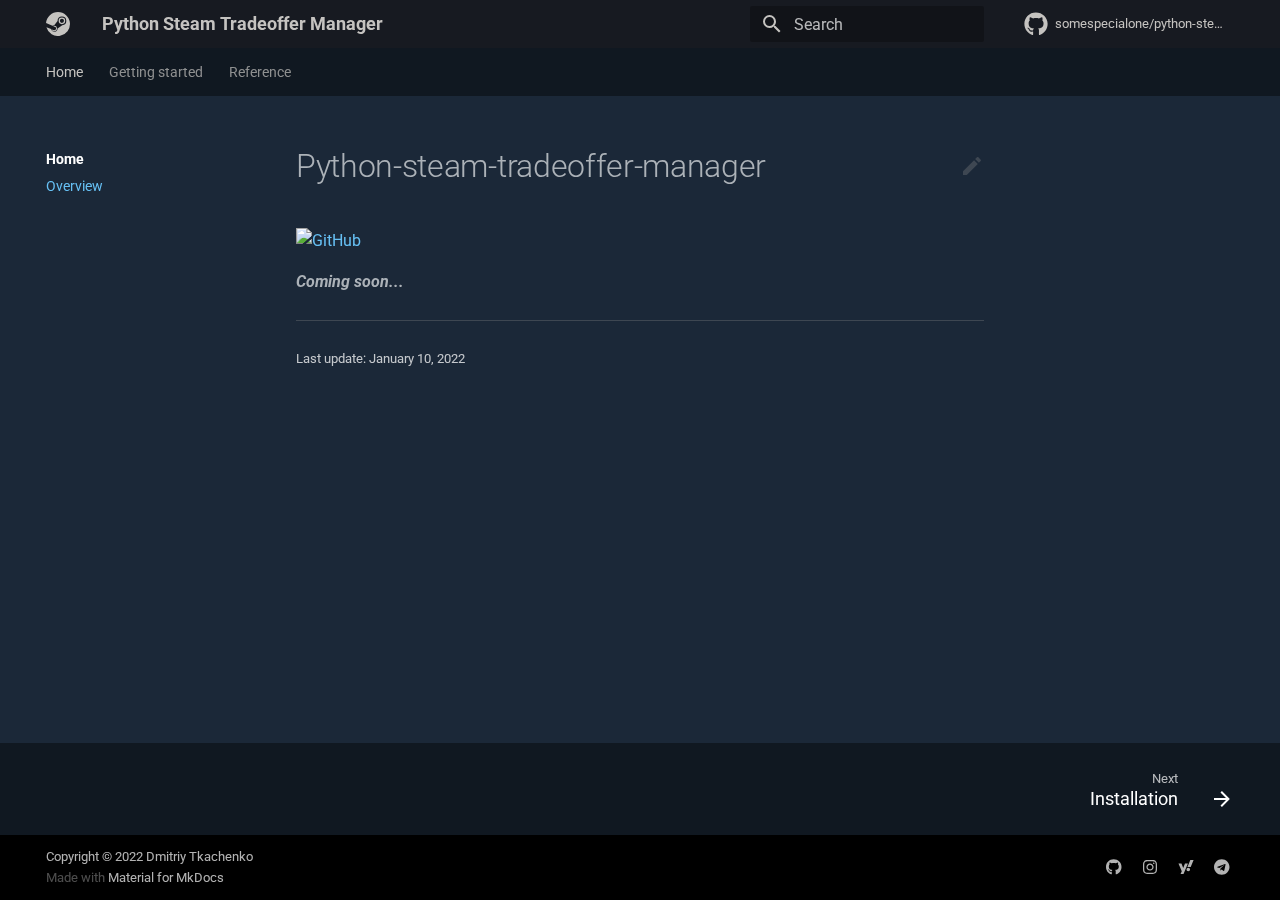
==== index.html @ c298c62a "Deployed 2ed38a8 with MkDocs version: 1.2.3" ====
<!doctype html>
<html lang="en" class="no-js">
  <head>
    
      <meta charset="utf-8">
      <meta name="viewport" content="width=device-width,initial-scale=1">
      
      
      
        <link rel="canonical" href="https://somespecialone.github.io/python-steam-tradeoffer-manager/">
      
      <link rel="icon" href="favicon.png">
      <meta name="generator" content="mkdocs-1.2.3, mkdocs-material-8.1.5">
    
    
  <title>PSTM</title>

    
      <link rel="stylesheet" href="assets/stylesheets/main.ee0f47ba.min.css">
      
        
        <link rel="stylesheet" href="assets/stylesheets/palette.e6a45f82.min.css">
        
      
    
    
    
      
        
        <link rel="preconnect" href="https://fonts.gstatic.com" crossorigin>
        <link rel="stylesheet" href="https://fonts.googleapis.com/css?family=Roboto:300,400,400i,700%7CRoboto+Mono&display=fallback">
        <style>:root{--md-text-font:"Roboto";--md-code-font:"Roboto Mono"}</style>
      
    
    
      <link rel="stylesheet" href="stylesheets/extra.css">
    
    <script>__md_scope=new URL(".",location),__md_get=(e,_=localStorage,t=__md_scope)=>JSON.parse(_.getItem(t.pathname+"."+e)),__md_set=(e,_,t=localStorage,a=__md_scope)=>{try{t.setItem(a.pathname+"."+e,JSON.stringify(_))}catch(e){}}</script>
    
      

    
    
  </head>
  
  
    
    
    
    
    
    <body dir="ltr" data-md-color-scheme="" data-md-color-primary="none" data-md-color-accent="none">
  
    
    
    <input class="md-toggle" data-md-toggle="drawer" type="checkbox" id="__drawer" autocomplete="off">
    <input class="md-toggle" data-md-toggle="search" type="checkbox" id="__search" autocomplete="off">
    <label class="md-overlay" for="__drawer"></label>
    <div data-md-component="skip">
      
        
        <a href="#python-steam-tradeoffer-manager" class="md-skip">
          Skip to content
        </a>
      
    </div>
    <div data-md-component="announce">
      
    </div>
    
    
      

<header class="md-header" data-md-component="header">
  <nav class="md-header__inner md-grid" aria-label="Header">
    <a href="." title="Python Steam Tradeoffer Manager" class="md-header__button md-logo" aria-label="Python Steam Tradeoffer Manager" data-md-component="logo">
      
  <img src="logo.svg" alt="logo">

    </a>
    <label class="md-header__button md-icon" for="__drawer">
      <svg xmlns="http://www.w3.org/2000/svg" viewBox="0 0 24 24"><path d="M3 6h18v2H3V6m0 5h18v2H3v-2m0 5h18v2H3v-2z"/></svg>
    </label>
    <div class="md-header__title" data-md-component="header-title">
      <div class="md-header__ellipsis">
        <div class="md-header__topic">
          <span class="md-ellipsis">
            Python Steam Tradeoffer Manager
          </span>
        </div>
        <div class="md-header__topic" data-md-component="header-topic">
          <span class="md-ellipsis">
            
              Overview
            
          </span>
        </div>
      </div>
    </div>
    
    
    
      <label class="md-header__button md-icon" for="__search">
        <svg xmlns="http://www.w3.org/2000/svg" viewBox="0 0 24 24"><path d="M9.5 3A6.5 6.5 0 0 1 16 9.5c0 1.61-.59 3.09-1.56 4.23l.27.27h.79l5 5-1.5 1.5-5-5v-.79l-.27-.27A6.516 6.516 0 0 1 9.5 16 6.5 6.5 0 0 1 3 9.5 6.5 6.5 0 0 1 9.5 3m0 2C7 5 5 7 5 9.5S7 14 9.5 14 14 12 14 9.5 12 5 9.5 5z"/></svg>
      </label>
      <div class="md-search" data-md-component="search" role="dialog">
  <label class="md-search__overlay" for="__search"></label>
  <div class="md-search__inner" role="search">
    <form class="md-search__form" name="search">
      <input type="text" class="md-search__input" name="query" aria-label="Search" placeholder="Search" autocapitalize="off" autocorrect="off" autocomplete="off" spellcheck="false" data-md-component="search-query" required>
      <label class="md-search__icon md-icon" for="__search">
        <svg xmlns="http://www.w3.org/2000/svg" viewBox="0 0 24 24"><path d="M9.5 3A6.5 6.5 0 0 1 16 9.5c0 1.61-.59 3.09-1.56 4.23l.27.27h.79l5 5-1.5 1.5-5-5v-.79l-.27-.27A6.516 6.516 0 0 1 9.5 16 6.5 6.5 0 0 1 3 9.5 6.5 6.5 0 0 1 9.5 3m0 2C7 5 5 7 5 9.5S7 14 9.5 14 14 12 14 9.5 12 5 9.5 5z"/></svg>
        <svg xmlns="http://www.w3.org/2000/svg" viewBox="0 0 24 24"><path d="M20 11v2H8l5.5 5.5-1.42 1.42L4.16 12l7.92-7.92L13.5 5.5 8 11h12z"/></svg>
      </label>
      <nav class="md-search__options" aria-label="Search">
        
        <button type="reset" class="md-search__icon md-icon" aria-label="Clear" tabindex="-1">
          <svg xmlns="http://www.w3.org/2000/svg" viewBox="0 0 24 24"><path d="M19 6.41 17.59 5 12 10.59 6.41 5 5 6.41 10.59 12 5 17.59 6.41 19 12 13.41 17.59 19 19 17.59 13.41 12 19 6.41z"/></svg>
        </button>
      </nav>
      
    </form>
    <div class="md-search__output">
      <div class="md-search__scrollwrap" data-md-scrollfix>
        <div class="md-search-result" data-md-component="search-result">
          <div class="md-search-result__meta">
            Initializing search
          </div>
          <ol class="md-search-result__list"></ol>
        </div>
      </div>
    </div>
  </div>
</div>
    
    
      <div class="md-header__source">
        <a href="https://github.com/somespecialone/python-steam-tradeoffer-manager/" title="Go to repository" class="md-source" data-md-component="source">
  <div class="md-source__icon md-icon">
    
    <svg xmlns="http://www.w3.org/2000/svg" viewBox="0 0 496 512"><path d="M165.9 397.4c0 2-2.3 3.6-5.2 3.6-3.3.3-5.6-1.3-5.6-3.6 0-2 2.3-3.6 5.2-3.6 3-.3 5.6 1.3 5.6 3.6zm-31.1-4.5c-.7 2 1.3 4.3 4.3 4.9 2.6 1 5.6 0 6.2-2s-1.3-4.3-4.3-5.2c-2.6-.7-5.5.3-6.2 2.3zm44.2-1.7c-2.9.7-4.9 2.6-4.6 4.9.3 2 2.9 3.3 5.9 2.6 2.9-.7 4.9-2.6 4.6-4.6-.3-1.9-3-3.2-5.9-2.9zM244.8 8C106.1 8 0 113.3 0 252c0 110.9 69.8 205.8 169.5 239.2 12.8 2.3 17.3-5.6 17.3-12.1 0-6.2-.3-40.4-.3-61.4 0 0-70 15-84.7-29.8 0 0-11.4-29.1-27.8-36.6 0 0-22.9-15.7 1.6-15.4 0 0 24.9 2 38.6 25.8 21.9 38.6 58.6 27.5 72.9 20.9 2.3-16 8.8-27.1 16-33.7-55.9-6.2-112.3-14.3-112.3-110.5 0-27.5 7.6-41.3 23.6-58.9-2.6-6.5-11.1-33.3 2.6-67.9 20.9-6.5 69 27 69 27 20-5.6 41.5-8.5 62.8-8.5s42.8 2.9 62.8 8.5c0 0 48.1-33.6 69-27 13.7 34.7 5.2 61.4 2.6 67.9 16 17.7 25.8 31.5 25.8 58.9 0 96.5-58.9 104.2-114.8 110.5 9.2 7.9 17 22.9 17 46.4 0 33.7-.3 75.4-.3 83.6 0 6.5 4.6 14.4 17.3 12.1C428.2 457.8 496 362.9 496 252 496 113.3 383.5 8 244.8 8zM97.2 352.9c-1.3 1-1 3.3.7 5.2 1.6 1.6 3.9 2.3 5.2 1 1.3-1 1-3.3-.7-5.2-1.6-1.6-3.9-2.3-5.2-1zm-10.8-8.1c-.7 1.3.3 2.9 2.3 3.9 1.6 1 3.6.7 4.3-.7.7-1.3-.3-2.9-2.3-3.9-2-.6-3.6-.3-4.3.7zm32.4 35.6c-1.6 1.3-1 4.3 1.3 6.2 2.3 2.3 5.2 2.6 6.5 1 1.3-1.3.7-4.3-1.3-6.2-2.2-2.3-5.2-2.6-6.5-1zm-11.4-14.7c-1.6 1-1.6 3.6 0 5.9 1.6 2.3 4.3 3.3 5.6 2.3 1.6-1.3 1.6-3.9 0-6.2-1.4-2.3-4-3.3-5.6-2z"/></svg>
  </div>
  <div class="md-source__repository">
    somespecialone/python-steam-tradeoffer-manager
  </div>
</a>
      </div>
    
  </nav>
  
</header>
    
    <div class="md-container" data-md-component="container">
      
      
        
          
            
<nav class="md-tabs" aria-label="Tabs" data-md-component="tabs">
  <div class="md-tabs__inner md-grid">
    <ul class="md-tabs__list">
      
        
  
  
    
  


  
  
  
    <li class="md-tabs__item">
      <a href="." class="md-tabs__link md-tabs__link--active">
        Home
      </a>
    </li>
  

      
        
  
  


  
  
  
    <li class="md-tabs__item">
      <a href="getting_started/installation/" class="md-tabs__link">
        Getting started
      </a>
    </li>
  

      
        
  
  


  
  
  
    <li class="md-tabs__item">
      <a href="reference/manager_bot/" class="md-tabs__link">
        Reference
      </a>
    </li>
  

      
    </ul>
  </div>
</nav>
          
        
      
      <main class="md-main" data-md-component="main">
        <div class="md-main__inner md-grid">
          
            
              
              <div class="md-sidebar md-sidebar--primary" data-md-component="sidebar" data-md-type="navigation" >
                <div class="md-sidebar__scrollwrap">
                  <div class="md-sidebar__inner">
                    

  


<nav class="md-nav md-nav--primary md-nav--lifted" aria-label="Navigation" data-md-level="0">
  <label class="md-nav__title" for="__drawer">
    <a href="." title="Python Steam Tradeoffer Manager" class="md-nav__button md-logo" aria-label="Python Steam Tradeoffer Manager" data-md-component="logo">
      
  <img src="logo.svg" alt="logo">

    </a>
    Python Steam Tradeoffer Manager
  </label>
  
    <div class="md-nav__source">
      <a href="https://github.com/somespecialone/python-steam-tradeoffer-manager/" title="Go to repository" class="md-source" data-md-component="source">
  <div class="md-source__icon md-icon">
    
    <svg xmlns="http://www.w3.org/2000/svg" viewBox="0 0 496 512"><path d="M165.9 397.4c0 2-2.3 3.6-5.2 3.6-3.3.3-5.6-1.3-5.6-3.6 0-2 2.3-3.6 5.2-3.6 3-.3 5.6 1.3 5.6 3.6zm-31.1-4.5c-.7 2 1.3 4.3 4.3 4.9 2.6 1 5.6 0 6.2-2s-1.3-4.3-4.3-5.2c-2.6-.7-5.5.3-6.2 2.3zm44.2-1.7c-2.9.7-4.9 2.6-4.6 4.9.3 2 2.9 3.3 5.9 2.6 2.9-.7 4.9-2.6 4.6-4.6-.3-1.9-3-3.2-5.9-2.9zM244.8 8C106.1 8 0 113.3 0 252c0 110.9 69.8 205.8 169.5 239.2 12.8 2.3 17.3-5.6 17.3-12.1 0-6.2-.3-40.4-.3-61.4 0 0-70 15-84.7-29.8 0 0-11.4-29.1-27.8-36.6 0 0-22.9-15.7 1.6-15.4 0 0 24.9 2 38.6 25.8 21.9 38.6 58.6 27.5 72.9 20.9 2.3-16 8.8-27.1 16-33.7-55.9-6.2-112.3-14.3-112.3-110.5 0-27.5 7.6-41.3 23.6-58.9-2.6-6.5-11.1-33.3 2.6-67.9 20.9-6.5 69 27 69 27 20-5.6 41.5-8.5 62.8-8.5s42.8 2.9 62.8 8.5c0 0 48.1-33.6 69-27 13.7 34.7 5.2 61.4 2.6 67.9 16 17.7 25.8 31.5 25.8 58.9 0 96.5-58.9 104.2-114.8 110.5 9.2 7.9 17 22.9 17 46.4 0 33.7-.3 75.4-.3 83.6 0 6.5 4.6 14.4 17.3 12.1C428.2 457.8 496 362.9 496 252 496 113.3 383.5 8 244.8 8zM97.2 352.9c-1.3 1-1 3.3.7 5.2 1.6 1.6 3.9 2.3 5.2 1 1.3-1 1-3.3-.7-5.2-1.6-1.6-3.9-2.3-5.2-1zm-10.8-8.1c-.7 1.3.3 2.9 2.3 3.9 1.6 1 3.6.7 4.3-.7.7-1.3-.3-2.9-2.3-3.9-2-.6-3.6-.3-4.3.7zm32.4 35.6c-1.6 1.3-1 4.3 1.3 6.2 2.3 2.3 5.2 2.6 6.5 1 1.3-1.3.7-4.3-1.3-6.2-2.2-2.3-5.2-2.6-6.5-1zm-11.4-14.7c-1.6 1-1.6 3.6 0 5.9 1.6 2.3 4.3 3.3 5.6 2.3 1.6-1.3 1.6-3.9 0-6.2-1.4-2.3-4-3.3-5.6-2z"/></svg>
  </div>
  <div class="md-source__repository">
    somespecialone/python-steam-tradeoffer-manager
  </div>
</a>
    </div>
  
  <ul class="md-nav__list" data-md-scrollfix>
    
      
      
      

  
  
    
  
  
    
    <li class="md-nav__item md-nav__item--active md-nav__item--nested">
      
      
        <input class="md-nav__toggle md-toggle" data-md-toggle="__nav_1" type="checkbox" id="__nav_1" checked>
      
      
      
      
        <label class="md-nav__link" for="__nav_1">
          Home
          <span class="md-nav__icon md-icon"></span>
        </label>
      
      <nav class="md-nav" aria-label="Home" data-md-level="1">
        <label class="md-nav__title" for="__nav_1">
          <span class="md-nav__icon md-icon"></span>
          Home
        </label>
        <ul class="md-nav__list" data-md-scrollfix>
          
            
              
  
  
    
  
  
    <li class="md-nav__item md-nav__item--active">
      
      <input class="md-nav__toggle md-toggle" data-md-toggle="toc" type="checkbox" id="__toc">
      
      
        
      
      
      <a href="." class="md-nav__link md-nav__link--active">
        Overview
      </a>
      
    </li>
  

            
          
        </ul>
      </nav>
    </li>
  

    
      
      
      

  
  
  
    
    <li class="md-nav__item md-nav__item--nested">
      
      
        <input class="md-nav__toggle md-toggle" data-md-toggle="__nav_2" type="checkbox" id="__nav_2" >
      
      
      
      
        <label class="md-nav__link" for="__nav_2">
          Getting started
          <span class="md-nav__icon md-icon"></span>
        </label>
      
      <nav class="md-nav" aria-label="Getting started" data-md-level="1">
        <label class="md-nav__title" for="__nav_2">
          <span class="md-nav__icon md-icon"></span>
          Getting started
        </label>
        <ul class="md-nav__list" data-md-scrollfix>
          
            
              
  
  
  
    <li class="md-nav__item">
      <a href="getting_started/installation/" class="md-nav__link">
        Installation
      </a>
    </li>
  

            
          
        </ul>
      </nav>
    </li>
  

    
      
      
      

  
  
  
    
    <li class="md-nav__item md-nav__item--nested">
      
      
        <input class="md-nav__toggle md-toggle" data-md-toggle="__nav_3" type="checkbox" id="__nav_3" >
      
      
      
      
        <label class="md-nav__link" for="__nav_3">
          Reference
          <span class="md-nav__icon md-icon"></span>
        </label>
      
      <nav class="md-nav" aria-label="Reference" data-md-level="1">
        <label class="md-nav__title" for="__nav_3">
          <span class="md-nav__icon md-icon"></span>
          Reference
        </label>
        <ul class="md-nav__list" data-md-scrollfix>
          
            
              
  
  
  
    <li class="md-nav__item">
      <a href="reference/manager_bot/" class="md-nav__link">
        Manager bot
      </a>
    </li>
  

            
          
        </ul>
      </nav>
    </li>
  

    
  </ul>
</nav>
                  </div>
                </div>
              </div>
            
            
              
              <div class="md-sidebar md-sidebar--secondary" data-md-component="sidebar" data-md-type="toc" >
                <div class="md-sidebar__scrollwrap">
                  <div class="md-sidebar__inner">
                    

<nav class="md-nav md-nav--secondary" aria-label="Table of contents">
  
  
  
    
  
  
</nav>
                  </div>
                </div>
              </div>
            
          
          <div class="md-content" data-md-component="content">
            <article class="md-content__inner md-typeset">
              
                
<a href="https://github.com/somespecialone/python-steam-tradeoffer-manager/edit/dev/docs/index.md" title="Edit this page" class="md-content__button md-icon">
  <svg xmlns="http://www.w3.org/2000/svg" viewBox="0 0 24 24"><path d="M20.71 7.04c.39-.39.39-1.04 0-1.41l-2.34-2.34c-.37-.39-1.02-.39-1.41 0l-1.84 1.83 3.75 3.75M3 17.25V21h3.75L17.81 9.93l-3.75-3.75L3 17.25z"/></svg>
</a>


<h1 id="python-steam-tradeoffer-manager">Python-steam-tradeoffer-manager<a class="headerlink" href="#python-steam-tradeoffer-manager" title="Permanent link">&para;</a></h1>
<p><a href="https://github.com/SomeSpecialOne/python-steam-tradeoffer-manager/blob/master/LICENSE"><img alt="GitHub" src="https://img.shields.io/github/license/SomeSpecialOne/python-steam-tradeoffer-manager?style=flat-square" /></a></p>
<p><strong><em>Coming soon...</em></strong></p>

  <hr>
<div class="md-source-file">
  <small>
    
      Last update:
      <span class="git-revision-date-localized-plugin git-revision-date-localized-plugin-date">January 10, 2022</span>
      
    
  </small>
</div>

              
            </article>
          </div>
        </div>
        
          <a href="#" class="md-top md-icon" data-md-component="top" data-md-state="hidden">
            <svg xmlns="http://www.w3.org/2000/svg" viewBox="0 0 24 24"><path d="M13 20h-2V8l-5.5 5.5-1.42-1.42L12 4.16l7.92 7.92-1.42 1.42L13 8v12z"/></svg>
            Back to top
          </a>
        
      </main>
      
        <footer class="md-footer">
  
    <nav class="md-footer__inner md-grid" aria-label="Footer">
      
      
        
        <a href="getting_started/installation/" class="md-footer__link md-footer__link--next" aria-label="Next: Installation" rel="next">
          <div class="md-footer__title">
            <div class="md-ellipsis">
              <span class="md-footer__direction">
                Next
              </span>
              Installation
            </div>
          </div>
          <div class="md-footer__button md-icon">
            <svg xmlns="http://www.w3.org/2000/svg" viewBox="0 0 24 24"><path d="M4 11v2h12l-5.5 5.5 1.42 1.42L19.84 12l-7.92-7.92L10.5 5.5 16 11H4z"/></svg>
          </div>
        </a>
      
    </nav>
  
  <div class="md-footer-meta md-typeset">
    <div class="md-footer-meta__inner md-grid">
      <div class="md-copyright">
  
    <div class="md-copyright__highlight">
      Copyright &copy; 2022 <a href="https://github.com/somespecialone" target="_blank" rel="noopener">Dmitriy Tkachenko</a>
    </div>
  
  
    Made with
    <a href="https://squidfunk.github.io/mkdocs-material/" target="_blank" rel="noopener">
      Material for MkDocs
    </a>
  
</div>
      
        <div class="md-social">
  
    
    
      
      
    
    <a href="https://github.com/somespecialone" target="_blank" rel="noopener" title="github.com" class="md-social__link">
      <svg xmlns="http://www.w3.org/2000/svg" viewBox="0 0 496 512"><path d="M165.9 397.4c0 2-2.3 3.6-5.2 3.6-3.3.3-5.6-1.3-5.6-3.6 0-2 2.3-3.6 5.2-3.6 3-.3 5.6 1.3 5.6 3.6zm-31.1-4.5c-.7 2 1.3 4.3 4.3 4.9 2.6 1 5.6 0 6.2-2s-1.3-4.3-4.3-5.2c-2.6-.7-5.5.3-6.2 2.3zm44.2-1.7c-2.9.7-4.9 2.6-4.6 4.9.3 2 2.9 3.3 5.9 2.6 2.9-.7 4.9-2.6 4.6-4.6-.3-1.9-3-3.2-5.9-2.9zM244.8 8C106.1 8 0 113.3 0 252c0 110.9 69.8 205.8 169.5 239.2 12.8 2.3 17.3-5.6 17.3-12.1 0-6.2-.3-40.4-.3-61.4 0 0-70 15-84.7-29.8 0 0-11.4-29.1-27.8-36.6 0 0-22.9-15.7 1.6-15.4 0 0 24.9 2 38.6 25.8 21.9 38.6 58.6 27.5 72.9 20.9 2.3-16 8.8-27.1 16-33.7-55.9-6.2-112.3-14.3-112.3-110.5 0-27.5 7.6-41.3 23.6-58.9-2.6-6.5-11.1-33.3 2.6-67.9 20.9-6.5 69 27 69 27 20-5.6 41.5-8.5 62.8-8.5s42.8 2.9 62.8 8.5c0 0 48.1-33.6 69-27 13.7 34.7 5.2 61.4 2.6 67.9 16 17.7 25.8 31.5 25.8 58.9 0 96.5-58.9 104.2-114.8 110.5 9.2 7.9 17 22.9 17 46.4 0 33.7-.3 75.4-.3 83.6 0 6.5 4.6 14.4 17.3 12.1C428.2 457.8 496 362.9 496 252 496 113.3 383.5 8 244.8 8zM97.2 352.9c-1.3 1-1 3.3.7 5.2 1.6 1.6 3.9 2.3 5.2 1 1.3-1 1-3.3-.7-5.2-1.6-1.6-3.9-2.3-5.2-1zm-10.8-8.1c-.7 1.3.3 2.9 2.3 3.9 1.6 1 3.6.7 4.3-.7.7-1.3-.3-2.9-2.3-3.9-2-.6-3.6-.3-4.3.7zm32.4 35.6c-1.6 1.3-1 4.3 1.3 6.2 2.3 2.3 5.2 2.6 6.5 1 1.3-1.3.7-4.3-1.3-6.2-2.2-2.3-5.2-2.6-6.5-1zm-11.4-14.7c-1.6 1-1.6 3.6 0 5.9 1.6 2.3 4.3 3.3 5.6 2.3 1.6-1.3 1.6-3.9 0-6.2-1.4-2.3-4-3.3-5.6-2z"/></svg>
    </a>
  
    
    
      
      
    
    <a href="https://instagram.com/tkachenkodimitriy/" target="_blank" rel="noopener" title="instagram.com" class="md-social__link">
      <svg xmlns="http://www.w3.org/2000/svg" viewBox="0 0 448 512"><path d="M224.1 141c-63.6 0-114.9 51.3-114.9 114.9s51.3 114.9 114.9 114.9S339 319.5 339 255.9 287.7 141 224.1 141zm0 189.6c-41.1 0-74.7-33.5-74.7-74.7s33.5-74.7 74.7-74.7 74.7 33.5 74.7 74.7-33.6 74.7-74.7 74.7zm146.4-194.3c0 14.9-12 26.8-26.8 26.8-14.9 0-26.8-12-26.8-26.8s12-26.8 26.8-26.8 26.8 12 26.8 26.8zm76.1 27.2c-1.7-35.9-9.9-67.7-36.2-93.9-26.2-26.2-58-34.4-93.9-36.2-37-2.1-147.9-2.1-184.9 0-35.8 1.7-67.6 9.9-93.9 36.1s-34.4 58-36.2 93.9c-2.1 37-2.1 147.9 0 184.9 1.7 35.9 9.9 67.7 36.2 93.9s58 34.4 93.9 36.2c37 2.1 147.9 2.1 184.9 0 35.9-1.7 67.7-9.9 93.9-36.2 26.2-26.2 34.4-58 36.2-93.9 2.1-37 2.1-147.8 0-184.8zM398.8 388c-7.8 19.6-22.9 34.7-42.6 42.6-29.5 11.7-99.5 9-132.1 9s-102.7 2.6-132.1-9c-19.6-7.8-34.7-22.9-42.6-42.6-11.7-29.5-9-99.5-9-132.1s-2.6-102.7 9-132.1c7.8-19.6 22.9-34.7 42.6-42.6 29.5-11.7 99.5-9 132.1-9s102.7-2.6 132.1 9c19.6 7.8 34.7 22.9 42.6 42.6 11.7 29.5 9 99.5 9 132.1s2.7 102.7-9 132.1z"/></svg>
    </a>
  
    
    
    <a href="mailto:tkachenkodmitriy@yahoo.com" target="_blank" rel="noopener" title="" class="md-social__link">
      <svg xmlns="http://www.w3.org/2000/svg" viewBox="0 0 512 512"><path d="M223.69 141.06 167 284.23l-56-143.17H14.93l105.83 249.13L82.19 480h94.17l140.91-338.94zm105.4 135.79a58.22 58.22 0 1 0 58.22 58.22 58.22 58.22 0 0 0-58.22-58.22zM394.65 32l-93 223.47h104.79L499.07 32z"/></svg>
    </a>
  
    
    
      
      
    
    <a href="https://t.me/somespecialone" target="_blank" rel="noopener" title="t.me" class="md-social__link">
      <svg xmlns="http://www.w3.org/2000/svg" viewBox="0 0 496 512"><path d="M248 8C111 8 0 119 0 256s111 248 248 248 248-111 248-248S385 8 248 8zm121.8 169.9-40.7 191.8c-3 13.6-11.1 16.9-22.4 10.5l-62-45.7-29.9 28.8c-3.3 3.3-6.1 6.1-12.5 6.1l4.4-63.1 114.9-103.8c5-4.4-1.1-6.9-7.7-2.5l-142 89.4-61.2-19.1c-13.3-4.2-13.6-13.3 2.8-19.7l239.1-92.2c11.1-4 20.8 2.7 17.2 19.5z"/></svg>
    </a>
  
</div>
      
    </div>
  </div>
</footer>
      
    </div>
    <div class="md-dialog" data-md-component="dialog">
      <div class="md-dialog__inner md-typeset"></div>
    </div>
    <script id="__config" type="application/json">{"base": ".", "features": ["navigation.instant", "navigation.tracking", "navigation.top", "navigation.tabs"], "translations": {"clipboard.copy": "Copy to clipboard", "clipboard.copied": "Copied to clipboard", "search.config.lang": "en", "search.config.pipeline": "trimmer, stopWordFilter", "search.config.separator": "[\\s\\-]+", "search.placeholder": "Search", "search.result.placeholder": "Type to start searching", "search.result.none": "No matching documents", "search.result.one": "1 matching document", "search.result.other": "# matching documents", "search.result.more.one": "1 more on this page", "search.result.more.other": "# more on this page", "search.result.term.missing": "Missing", "select.version.title": "Select version"}, "search": "assets/javascripts/workers/search.b6ff8c07.min.js"}</script>
    
    
      <script src="assets/javascripts/bundle.5e13d264.min.js"></script>
      
    
  </body>
</html>
---- assets/stylesheets/main.ee0f47ba.min.css ----
@charset "UTF-8";html{-webkit-text-size-adjust:none;-moz-text-size-adjust:none;-ms-text-size-adjust:none;text-size-adjust:none;box-sizing:border-box}*,:after,:before{box-sizing:inherit}@media (prefers-reduced-motion){*,:after,:before{transition:none!important}}body{margin:0}a,button,input,label{-webkit-tap-highlight-color:transparent}a{color:inherit;text-decoration:none}hr{border:0;box-sizing:content-box;display:block;height:.05rem;overflow:visible;padding:0}small{font-size:80%}sub,sup{line-height:1em}img{border-style:none}table{border-collapse:separate;border-spacing:0}td,th{font-weight:400;vertical-align:top}button{background:transparent;border:0;font-family:inherit;font-size:inherit;margin:0;padding:0}input{border:0;outline:none}:root{--md-default-fg-color:rgba(0,0,0,.87);--md-default-fg-color--light:rgba(0,0,0,.54);--md-default-fg-color--lighter:rgba(0,0,0,.32);--md-default-fg-color--lightest:rgba(0,0,0,.07);--md-default-bg-color:#fff;--md-default-bg-color--light:hsla(0,0%,100%,.7);--md-default-bg-color--lighter:hsla(0,0%,100%,.3);--md-default-bg-color--lightest:hsla(0,0%,100%,.12);--md-primary-fg-color:#4051b5;--md-primary-fg-color--light:#5d6cc0;--md-primary-fg-color--dark:#303fa1;--md-primary-bg-color:#fff;--md-primary-bg-color--light:hsla(0,0%,100%,.7);--md-accent-fg-color:#526cfe;--md-accent-fg-color--transparent:rgba(82,108,254,.1);--md-accent-bg-color:#fff;--md-accent-bg-color--light:hsla(0,0%,100%,.7);--md-shadow-z1:0 0.2rem 0.5rem rgba(0,0,0,.05),0 0 0.05rem rgba(0,0,0,.1);--md-shadow-z2:0 0.2rem 0.5rem rgba(0,0,0,.1),0 0 0.05rem rgba(0,0,0,.25);--md-shadow-z3:0 0.2rem 0.5rem rgba(0,0,0,.2),0 0 0.05rem rgba(0,0,0,.35)}:root>*{--md-code-fg-color:#36464e;--md-code-bg-color:#f5f5f5;--md-code-hl-color:rgba(255,255,0,.5);--md-code-hl-number-color:#d52a2a;--md-code-hl-special-color:#db1457;--md-code-hl-function-color:#a846b9;--md-code-hl-constant-color:#6e59d9;--md-code-hl-keyword-color:#3f6ec6;--md-code-hl-string-color:#1c7d4d;--md-code-hl-name-color:var(--md-code-fg-color);--md-code-hl-operator-color:var(--md-default-fg-color--light);--md-code-hl-punctuation-color:var(--md-default-fg-color--light);--md-code-hl-comment-color:var(--md-default-fg-color--light);--md-code-hl-generic-color:var(--md-default-fg-color--light);--md-code-hl-variable-color:var(--md-default-fg-color--light);--md-typeset-color:var(--md-default-fg-color);--md-typeset-a-color:var(--md-primary-fg-color);--md-typeset-mark-color:rgba(255,255,0,.5);--md-typeset-del-color:rgba(245,80,61,.15);--md-typeset-ins-color:rgba(11,213,112,.15);--md-typeset-kbd-color:#fafafa;--md-typeset-kbd-accent-color:#fff;--md-typeset-kbd-border-color:#b8b8b8;--md-typeset-table-color:rgba(0,0,0,.12);--md-admonition-fg-color:var(--md-default-fg-color);--md-admonition-bg-color:var(--md-default-bg-color);--md-footer-fg-color:#fff;--md-footer-fg-color--light:hsla(0,0%,100%,.7);--md-footer-fg-color--lighter:hsla(0,0%,100%,.3);--md-footer-bg-color:rgba(0,0,0,.87);--md-footer-bg-color--dark:rgba(0,0,0,.32)}.md-icon svg{fill:currentColor;display:block;height:1.2rem;width:1.2rem}body{-webkit-font-smoothing:antialiased;-moz-osx-font-smoothing:grayscale;--md-text-font-family:var(--md-text-font,_),-apple-system,BlinkMacSystemFont,Helvetica,Arial,sans-serif;--md-code-font-family:var(--md-code-font,_),SFMono-Regular,Consolas,Menlo,monospace}body,input{font-feature-settings:"kern","liga";font-family:var(--md-text-font-family)}body,code,input,kbd,pre{color:var(--md-typeset-color)}code,kbd,pre{font-feature-settings:"kern";font-family:var(--md-code-font-family)}:root{--md-typeset-table-sort-icon:url('data:image/svg+xml;charset=utf-8,<svg xmlns="http://www.w3.org/2000/svg" viewBox="0 0 24 24"><path d="m18 21-4-4h3V7h-3l4-4 4 4h-3v10h3M2 19v-2h10v2M2 13v-2h7v2M2 7V5h4v2H2z"/></svg>');--md-typeset-table-sort-icon--asc:url('data:image/svg+xml;charset=utf-8,<svg xmlns="http://www.w3.org/2000/svg" viewBox="0 0 24 24"><path d="M19 17h3l-4 4-4-4h3V3h2M2 17h10v2H2M6 5v2H2V5m0 6h7v2H2v-2z"/></svg>');--md-typeset-table-sort-icon--desc:url('data:image/svg+xml;charset=utf-8,<svg xmlns="http://www.w3.org/2000/svg" viewBox="0 0 24 24"><path d="M19 7h3l-4-4-4 4h3v14h2M2 17h10v2H2M6 5v2H2V5m0 6h7v2H2v-2z"/></svg>')}.md-typeset{-webkit-print-color-adjust:exact;color-adjust:exact;font-size:.8rem;line-height:1.6}@media print{.md-typeset{font-size:.68rem}}.md-typeset blockquote,.md-typeset dl,.md-typeset figure,.md-typeset ol,.md-typeset pre,.md-typeset ul{margin-bottom:1em;margin-top:1em}.md-typeset h1{color:var(--md-default-fg-color--light);font-size:2em;line-height:1.3;margin:0 0 1.25em}.md-typeset h1,.md-typeset h2{font-weight:300;letter-spacing:-.01em}.md-typeset h2{font-size:1.5625em;line-height:1.4;margin:1.6em 0 .64em}.md-typeset h3{font-size:1.25em;font-weight:400;letter-spacing:-.01em;line-height:1.5;margin:1.6em 0 .8em}.md-typeset h2+h3{margin-top:.8em}.md-typeset h4{font-weight:700;letter-spacing:-.01em;margin:1em 0}.md-typeset h5,.md-typeset h6{color:var(--md-default-fg-color--light);font-size:.8em;font-weight:700;letter-spacing:-.01em;margin:1.25em 0}.md-typeset h5{text-transform:uppercase}.md-typeset hr{border-bottom:.05rem solid var(--md-default-fg-color--lightest);display:flow-root;margin:1.5em 0}.md-typeset a{color:var(--md-typeset-a-color);word-break:break-word}.md-typeset a,.md-typeset a:before{transition:color 125ms}.md-typeset a:focus,.md-typeset a:hover{color:var(--md-accent-fg-color)}.md-typeset a.focus-visible{outline-color:var(--md-accent-fg-color);outline-offset:.2rem}.md-typeset code,.md-typeset kbd,.md-typeset pre{color:var(--md-code-fg-color);direction:ltr}@media print{.md-typeset code,.md-typeset kbd,.md-typeset pre{white-space:pre-wrap}}.md-typeset code{background-color:var(--md-code-bg-color);border-radius:.1rem;-webkit-box-decoration-break:clone;box-decoration-break:clone;font-size:.85em;padding:0 .2941176471em;word-break:break-word}.md-typeset code:not(.focus-visible){-webkit-tap-highlight-color:transparent;outline:none}.md-typeset a code{color:currentColor}.md-typeset pre{display:flow-root;line-height:1.4;position:relative}.md-typeset pre>code{-webkit-box-decoration-break:slice;box-decoration-break:slice;box-shadow:none;display:block;margin:0;outline-color:var(--md-accent-fg-color);overflow:auto;padding:.7720588235em 1.1764705882em;scrollbar-color:var(--md-default-fg-color--lighter) transparent;scrollbar-width:thin;touch-action:auto;word-break:normal}.md-typeset pre>code:hover{scrollbar-color:var(--md-accent-fg-color) transparent}.md-typeset pre>code::-webkit-scrollbar{height:.2rem;width:.2rem}.md-typeset pre>code::-webkit-scrollbar-thumb{background-color:var(--md-default-fg-color--lighter)}.md-typeset pre>code::-webkit-scrollbar-thumb:hover{background-color:var(--md-accent-fg-color)}.md-typeset kbd{background-color:var(--md-typeset-kbd-color);border-radius:.1rem;box-shadow:0 .1rem 0 .05rem var(--md-typeset-kbd-border-color),0 .1rem 0 var(--md-typeset-kbd-border-color),0 -.1rem .2rem var(--md-typeset-kbd-accent-color) inset;color:var(--md-default-fg-color);display:inline-block;font-size:.75em;padding:0 .6666666667em;vertical-align:text-top;word-break:break-word}.md-typeset mark{background-color:var(--md-typeset-mark-color);-webkit-box-decoration-break:clone;box-decoration-break:clone;color:inherit;word-break:break-word}.md-typeset abbr{border-bottom:.05rem dotted var(--md-default-fg-color--light);cursor:help;text-decoration:none}@media (hover:none){.md-typeset abbr{position:relative}.md-typeset abbr[title]:-webkit-any(:focus,:hover):after{background-color:var(--md-default-fg-color);border-radius:.1rem;box-shadow:var(--md-shadow-z3);color:var(--md-default-bg-color);content:attr(title);display:inline-block;font-size:.7rem;margin-top:2em;max-width:80%;min-width:-webkit-max-content;min-width:max-content;padding:.2rem .3rem;position:absolute;width:auto}.md-typeset abbr[title]:-moz-any(:focus,:hover):after{background-color:var(--md-default-fg-color);border-radius:.1rem;box-shadow:var(--md-shadow-z3);color:var(--md-default-bg-color);content:attr(title);display:inline-block;font-size:.7rem;margin-top:2em;max-width:80%;min-width:-moz-max-content;min-width:max-content;padding:.2rem .3rem;position:absolute;width:auto}[dir=ltr] .md-typeset abbr[title]:-webkit-any(:focus,:hover):after{left:0}[dir=ltr] .md-typeset abbr[title]:-moz-any(:focus,:hover):after{left:0}[dir=ltr] .md-typeset abbr[title]:is(:focus,:hover):after{left:0}[dir=rtl] .md-typeset abbr[title]:-webkit-any(:focus,:hover):after{right:0}[dir=rtl] .md-typeset abbr[title]:-moz-any(:focus,:hover):after{right:0}[dir=rtl] .md-typeset abbr[title]:is(:focus,:hover):after{right:0}.md-typeset abbr[title]:is(:focus,:hover):after{background-color:var(--md-default-fg-color);border-radius:.1rem;box-shadow:var(--md-shadow-z3);color:var(--md-default-bg-color);content:attr(title);display:inline-block;font-size:.7rem;margin-top:2em;max-width:80%;min-width:-webkit-max-content;min-width:-moz-max-content;min-width:max-content;padding:.2rem .3rem;position:absolute;width:auto}}.md-typeset small{opacity:.75}[dir=ltr] 
.md-typeset sub,[dir=ltr] .md-typeset sup{margin-left:.078125em}[dir=rtl] 
.md-typeset sub,[dir=rtl] .md-typeset sup{margin-right:.078125em}[dir=ltr] .md-typeset blockquote{padding-left:.6rem}[dir=rtl] .md-typeset blockquote{padding-right:.6rem}[dir=ltr] .md-typeset blockquote{border-left:.2rem solid var(--md-default-fg-color--lighter)}[dir=rtl] .md-typeset blockquote{border-right:.2rem solid var(--md-default-fg-color--lighter)}.md-typeset blockquote{color:var(--md-default-fg-color--light)}.md-typeset ul{list-style-type:disc}[dir=ltr] 
.md-typeset ol,[dir=ltr] .md-typeset ul{margin-left:.625em}[dir=rtl] 
.md-typeset ol,[dir=rtl] .md-typeset ul{margin-right:.625em}.md-typeset ol,.md-typeset ul{padding:0}.md-typeset ol:not([hidden]),.md-typeset ul:not([hidden]){display:flow-root}.md-typeset ol ol,.md-typeset ul ol{list-style-type:lower-alpha}.md-typeset ol ol ol,.md-typeset ul ol ol{list-style-type:lower-roman}[dir=ltr] 
.md-typeset ol li,[dir=ltr] .md-typeset ul li{margin-left:1.25em}[dir=rtl] 
.md-typeset ol li,[dir=rtl] .md-typeset ul li{margin-right:1.25em}.md-typeset ol li,.md-typeset ul li{margin-bottom:.5em}.md-typeset ol li :-webkit-any(p,blockquote),.md-typeset ul li :-webkit-any(p,blockquote){margin:.5em 0}.md-typeset ol li :-moz-any(p,blockquote),.md-typeset ul li :-moz-any(p,blockquote){margin:.5em 0}.md-typeset ol li :is(p,blockquote),.md-typeset ul li :is(p,blockquote){margin:.5em 0}.md-typeset ol li:last-child,.md-typeset ul li:last-child{margin-bottom:0}.md-typeset ol li :-webkit-any(ul,ol),.md-typeset ul li :-webkit-any(ul,ol){margin-bottom:.5em;margin-top:.5em}.md-typeset ol li :-moz-any(ul,ol),.md-typeset ul li :-moz-any(ul,ol){margin-bottom:.5em;margin-top:.5em}[dir=ltr] .md-typeset ol li :-webkit-any(ul,ol),[dir=ltr] .md-typeset ul li :-webkit-any(ul,ol){margin-left:.625em}[dir=ltr] .md-typeset ol li :-moz-any(ul,ol),[dir=ltr] .md-typeset ul li :-moz-any(ul,ol){margin-left:.625em}[dir=ltr] .md-typeset ol li :is(ul,ol),[dir=ltr] .md-typeset ul li :is(ul,ol){margin-left:.625em}[dir=rtl] .md-typeset ol li :-webkit-any(ul,ol),[dir=rtl] .md-typeset ul li :-webkit-any(ul,ol){margin-right:.625em}[dir=rtl] .md-typeset ol li :-moz-any(ul,ol),[dir=rtl] .md-typeset ul li :-moz-any(ul,ol){margin-right:.625em}[dir=rtl] .md-typeset ol li :is(ul,ol),[dir=rtl] .md-typeset ul li :is(ul,ol){margin-right:.625em}.md-typeset ol li :is(ul,ol),.md-typeset ul li :is(ul,ol){margin-bottom:.5em;margin-top:.5em}[dir=ltr] .md-typeset dd{margin-left:1.875em}[dir=rtl] .md-typeset dd{margin-right:1.875em}.md-typeset dd{margin-bottom:1.5em;margin-top:1em}.md-typeset img,.md-typeset svg{height:auto;max-width:100%}.md-typeset img[align=left],.md-typeset svg[align=left]{margin:1em 1em 1em 0}.md-typeset img[align=right],.md-typeset svg[align=right]{margin:1em 0 1em 1em}.md-typeset img[align]:only-child,.md-typeset svg[align]:only-child{margin-top:0}.md-typeset img[src$="#only-dark"]{display:none}.md-typeset figure{display:flow-root;margin:0 auto;max-width:100%;text-align:center;width:-webkit-fit-content;width:-moz-fit-content;width:fit-content}.md-typeset figure img{display:block}.md-typeset figcaption{font-style:italic;margin:1em auto 2em;max-width:24rem}.md-typeset iframe{max-width:100%}.md-typeset table:not([class]){background-color:var(--md-default-bg-color);border:.05rem solid var(--md-typeset-table-color);border-radius:.1rem;display:inline-block;font-size:.64rem;max-width:100%;overflow:auto;touch-action:auto}@media print{.md-typeset table:not([class]){display:table}}.md-typeset table:not([class])+*{margin-top:1.5em}.md-typeset table:not([class]) :-webkit-any(th,td)>:first-child{margin-top:0}.md-typeset table:not([class]) :-moz-any(th,td)>:first-child{margin-top:0}.md-typeset table:not([class]) :is(th,td)>:first-child{margin-top:0}.md-typeset table:not([class]) :-webkit-any(th,td)>:last-child{margin-bottom:0}.md-typeset table:not([class]) :-moz-any(th,td)>:last-child{margin-bottom:0}.md-typeset table:not([class]) :is(th,td)>:last-child{margin-bottom:0}.md-typeset table:not([class]) :-webkit-any(th,td):not([align]){text-align:left}.md-typeset table:not([class]) :-moz-any(th,td):not([align]){text-align:left}.md-typeset table:not([class]) :is(th,td):not([align]){text-align:left}[dir=rtl] .md-typeset table:not([class]) :-webkit-any(th,td):not([align]){text-align:right}[dir=rtl] .md-typeset table:not([class]) :-moz-any(th,td):not([align]){text-align:right}[dir=rtl] .md-typeset table:not([class]) :is(th,td):not([align]){text-align:right}.md-typeset table:not([class]) th{font-weight:700;min-width:5rem;padding:.9375em 1.25em;vertical-align:top}.md-typeset table:not([class]) th a{color:inherit}.md-typeset table:not([class]) td{border-top:.05rem solid var(--md-typeset-table-color);padding:.9375em 1.25em;vertical-align:top}.md-typeset table:not([class]) tbody tr{transition:background-color 125ms}.md-typeset table:not([class]) tbody tr:hover{background-color:rgba(0,0,0,.035);box-shadow:0 .05rem 0 var(--md-default-bg-color) inset}.md-typeset table:not([class]) a{word-break:normal}.md-typeset table th[role=columnheader]{cursor:pointer}[dir=ltr] .md-typeset table th[role=columnheader]:after{margin-left:.5em}[dir=rtl] .md-typeset table th[role=columnheader]:after{margin-right:.5em}.md-typeset table th[role=columnheader]:after{content:"";display:inline-block;height:1.2em;-webkit-mask-image:var(--md-typeset-table-sort-icon);mask-image:var(--md-typeset-table-sort-icon);-webkit-mask-repeat:no-repeat;mask-repeat:no-repeat;-webkit-mask-size:contain;mask-size:contain;transition:background-color 125ms;vertical-align:text-bottom;width:1.2em}.md-typeset table th[role=columnheader]:hover:after{background-color:var(--md-default-fg-color--lighter)}.md-typeset table th[role=columnheader][aria-sort=ascending]:after{background-color:var(--md-default-fg-color--light);-webkit-mask-image:var(--md-typeset-table-sort-icon--asc);mask-image:var(--md-typeset-table-sort-icon--asc)}.md-typeset table th[role=columnheader][aria-sort=descending]:after{background-color:var(--md-default-fg-color--light);-webkit-mask-image:var(--md-typeset-table-sort-icon--desc);mask-image:var(--md-typeset-table-sort-icon--desc)}.md-typeset__scrollwrap{margin:1em -.8rem;overflow-x:auto;touch-action:auto}.md-typeset__table{display:inline-block;margin-bottom:.5em;padding:0 .8rem}@media print{.md-typeset__table{display:block}}html .md-typeset__table table{display:table;margin:0;overflow:hidden;width:100%}@media screen and (max-width:44.9375em){.md-content__inner>pre{margin:1em -.8rem}.md-content__inner>pre code{border-radius:0}}.md-banner{background-color:var(--md-footer-bg-color);color:var(--md-footer-fg-color);overflow:auto}@media print{.md-banner{display:none}}.md-banner--warning{background:var(--md-typeset-mark-color);color:var(--md-default-fg-color)}.md-banner__inner{font-size:.7rem;margin:.6rem auto;padding:0 .8rem}html{font-size:125%;height:100%;overflow-x:hidden}@media screen and (min-width:100em){html{font-size:137.5%}}@media screen and (min-width:125em){html{font-size:150%}}body{background-color:var(--md-default-bg-color);display:flex;flex-direction:column;font-size:.5rem;min-height:100%;position:relative;width:100%}@media print{body{display:block}}@media screen and (max-width:59.9375em){body[data-md-state=lock]{position:fixed}}.md-grid{margin-left:auto;margin-right:auto;max-width:61rem}.md-container{display:flex;flex-direction:column;flex-grow:1}@media print{.md-container{display:block}}.md-main{flex-grow:1}.md-main__inner{display:flex;height:100%;margin-top:1.5rem}.md-ellipsis{overflow:hidden;text-overflow:ellipsis;white-space:nowrap}.md-toggle{display:none}.md-option{height:0;opacity:0;position:absolute;width:0}.md-option:checked+label:not([hidden]){display:block}.md-option.focus-visible+label{outline-color:var(--md-accent-fg-color);outline-style:auto}.md-skip{background-color:var(--md-default-fg-color);border-radius:.1rem;color:var(--md-default-bg-color);font-size:.64rem;margin:.5rem;opacity:0;outline-color:var(--md-accent-fg-color);padding:.3rem .5rem;position:fixed;transform:translateY(.4rem);z-index:-1}.md-skip:focus{opacity:1;transform:translateY(0);transition:transform .25s cubic-bezier(.4,0,.2,1),opacity 175ms 75ms;z-index:10}@page{margin:25mm}:root{--md-clipboard-icon:url('data:image/svg+xml;charset=utf-8,<svg xmlns="http://www.w3.org/2000/svg" viewBox="0 0 24 24"><path d="M19 21H8V7h11m0-2H8a2 2 0 0 0-2 2v14a2 2 0 0 0 2 2h11a2 2 0 0 0 2-2V7a2 2 0 0 0-2-2m-3-4H4a2 2 0 0 0-2 2v14h2V3h12V1z"/></svg>')}.md-clipboard{border-radius:.1rem;color:var(--md-default-fg-color--lightest);cursor:pointer;height:1.5em;outline-color:var(--md-accent-fg-color);outline-offset:.1rem;position:absolute;right:.5em;top:.5em;transition:color .25s;width:1.5em;z-index:1}@media print{.md-clipboard{display:none}}.md-clipboard:not(.focus-visible){-webkit-tap-highlight-color:transparent;outline:none}:hover>.md-clipboard{color:var(--md-default-fg-color--light)}.md-clipboard:-webkit-any(:focus,:hover){color:var(--md-accent-fg-color)}.md-clipboard:-moz-any(:focus,:hover){color:var(--md-accent-fg-color)}.md-clipboard:is(:focus,:hover){color:var(--md-accent-fg-color)}.md-clipboard:after{background-color:currentColor;content:"";display:block;height:1.125em;margin:0 auto;-webkit-mask-image:var(--md-clipboard-icon);mask-image:var(--md-clipboard-icon);-webkit-mask-repeat:no-repeat;mask-repeat:no-repeat;-webkit-mask-size:contain;mask-size:contain;width:1.125em}.md-clipboard--inline{cursor:pointer}.md-clipboard--inline code{transition:color .25s,background-color .25s}.md-clipboard--inline:-webkit-any(:focus,:hover) code{background-color:var(--md-accent-fg-color--transparent);color:var(--md-accent-fg-color)}.md-clipboard--inline:-moz-any(:focus,:hover) code{background-color:var(--md-accent-fg-color--transparent);color:var(--md-accent-fg-color)}.md-clipboard--inline:is(:focus,:hover) code{background-color:var(--md-accent-fg-color--transparent);color:var(--md-accent-fg-color)}.md-content{flex-grow:1;min-width:0}.md-content__inner{margin:0 .8rem 1.2rem;padding-top:.6rem}@media screen and (min-width:76.25em){[dir=ltr] .md-sidebar--primary:not([hidden])~.md-content>.md-content__inner{margin-left:1.2rem}[dir=rtl] .md-sidebar--primary:not([hidden])~.md-content>.md-content__inner{margin-right:1.2rem}[dir=ltr] .md-sidebar--secondary:not([hidden])~.md-content>.md-content__inner{margin-right:1.2rem}[dir=rtl] .md-sidebar--secondary:not([hidden])~.md-content>.md-content__inner{margin-left:1.2rem}}.md-content__inner:before{content:"";display:block;height:.4rem}.md-content__inner>:last-child{margin-bottom:0}[dir=ltr] .md-content__button{margin-left:.4rem}[dir=rtl] .md-content__button{margin-right:.4rem}.md-content__button{float:right;margin:.4rem 0;padding:0}@media print{.md-content__button{display:none}}[dir=rtl] .md-content__button{float:left}.md-typeset .md-content__button{color:var(--md-default-fg-color--lighter)}.md-content__button svg{display:inline;vertical-align:top}[dir=rtl] .md-content__button svg{transform:scaleX(-1)}[dir=ltr] .md-dialog{right:.8rem}[dir=rtl] .md-dialog{left:.8rem}.md-dialog{background-color:var(--md-default-fg-color);border-radius:.1rem;bottom:.8rem;box-shadow:var(--md-shadow-z3);min-width:11.1rem;opacity:0;padding:.4rem .6rem;pointer-events:none;position:fixed;transform:translateY(100%);transition:transform 0ms .4s,opacity .4s;z-index:4}@media print{.md-dialog{display:none}}.md-dialog[data-md-state=open]{opacity:1;pointer-events:auto;transform:translateY(0);transition:transform .4s cubic-bezier(.075,.85,.175,1),opacity .4s}.md-dialog__inner{color:var(--md-default-bg-color);font-size:.7rem}.md-footer{background-color:var(--md-footer-bg-color);color:var(--md-footer-fg-color)}@media print{.md-footer{display:none}}.md-footer__inner{display:flex;justify-content:space-between;overflow:auto;padding:.2rem}.md-footer__link{display:flex;flex-grow:0.01;outline-color:var(--md-accent-fg-color);overflow:hidden;padding-bottom:.4rem;padding-top:1.4rem;transition:opacity .25s}.md-footer__link:-webkit-any(:focus,:hover){opacity:.7}.md-footer__link:-moz-any(:focus,:hover){opacity:.7}.md-footer__link:is(:focus,:hover){opacity:.7}[dir=rtl] .md-footer__link svg{transform:scaleX(-1)}@media screen and (max-width:44.9375em){.md-footer__link--prev .md-footer__title{display:none}}[dir=ltr] .md-footer__link--next{margin-left:auto}[dir=rtl] .md-footer__link--next{margin-right:auto}.md-footer__link--next{text-align:right}[dir=rtl] .md-footer__link--next{text-align:left}.md-footer__title{flex-grow:1;font-size:.9rem;line-height:2.4rem;max-width:calc(100% - 2.4rem);padding:0 1rem;position:relative}.md-footer__button{margin:.2rem;padding:.4rem}.md-footer__direction{font-size:.64rem;left:0;margin-top:-1rem;opacity:.7;padding:0 1rem;position:absolute;right:0}.md-footer-meta{background-color:var(--md-footer-bg-color--dark)}.md-footer-meta__inner{display:flex;flex-wrap:wrap;justify-content:space-between;padding:.2rem}html .md-footer-meta.md-typeset a{color:var(--md-footer-fg-color--light)}html .md-footer-meta.md-typeset a:-webkit-any(:focus,:hover){color:var(--md-footer-fg-color)}html .md-footer-meta.md-typeset a:-moz-any(:focus,:hover){color:var(--md-footer-fg-color)}html .md-footer-meta.md-typeset a:is(:focus,:hover){color:var(--md-footer-fg-color)}.md-copyright{color:var(--md-footer-fg-color--lighter);font-size:.64rem;margin:auto .6rem;padding:.4rem 0;width:100%}@media screen and (min-width:45em){.md-copyright{width:auto}}.md-copyright__highlight{color:var(--md-footer-fg-color--light)}.md-social{margin:0 .4rem;padding:.2rem 0 .6rem}@media screen and (min-width:45em){.md-social{padding:.6rem 0}}.md-social__link{display:inline-block;height:1.6rem;text-align:center;width:1.6rem}.md-social__link:before{line-height:1.9}.md-social__link svg{fill:currentColor;max-height:.8rem;vertical-align:-25%}.md-typeset .md-button{border:.1rem solid;border-radius:.1rem;color:var(--md-primary-fg-color);cursor:pointer;display:inline-block;font-weight:700;padding:.625em 2em;transition:color 125ms,background-color 125ms,border-color 125ms}.md-typeset .md-button--primary{background-color:var(--md-primary-fg-color);border-color:var(--md-primary-fg-color);color:var(--md-primary-bg-color)}.md-typeset .md-button:-webkit-any(:focus,:hover){background-color:var(--md-accent-fg-color);border-color:var(--md-accent-fg-color);color:var(--md-accent-bg-color)}.md-typeset .md-button:-moz-any(:focus,:hover){background-color:var(--md-accent-fg-color);border-color:var(--md-accent-fg-color);color:var(--md-accent-bg-color)}.md-typeset .md-button:is(:focus,:hover){background-color:var(--md-accent-fg-color);border-color:var(--md-accent-fg-color);color:var(--md-accent-bg-color)}[dir=ltr] .md-typeset .md-input{border-top-left-radius:.1rem}[dir=rtl] .md-typeset .md-input{border-top-right-radius:.1rem}[dir=ltr] .md-typeset .md-input{border-top-right-radius:.1rem}[dir=rtl] .md-typeset .md-input{border-top-left-radius:.1rem}.md-typeset .md-input{border-bottom:.1rem solid var(--md-default-fg-color--lighter);box-shadow:var(--md-shadow-z1);font-size:.8rem;height:1.8rem;padding:0 .6rem;transition:border .25s,box-shadow .25s}.md-typeset .md-input:-webkit-any(:focus,:hover){border-bottom-color:var(--md-accent-fg-color);box-shadow:var(--md-shadow-z2)}.md-typeset .md-input:-moz-any(:focus,:hover){border-bottom-color:var(--md-accent-fg-color);box-shadow:var(--md-shadow-z2)}.md-typeset .md-input:is(:focus,:hover){border-bottom-color:var(--md-accent-fg-color);box-shadow:var(--md-shadow-z2)}.md-typeset .md-input--stretch{width:100%}.md-header{background-color:var(--md-primary-fg-color);box-shadow:0 0 .2rem transparent,0 .2rem .4rem transparent;color:var(--md-primary-bg-color);left:0;position:-webkit-sticky;position:sticky;right:0;top:0;z-index:4}@media print{.md-header{display:none}}.md-header[data-md-state=shadow]{box-shadow:0 0 .2rem rgba(0,0,0,.1),0 .2rem .4rem rgba(0,0,0,.2);transition:transform .25s cubic-bezier(.1,.7,.1,1),box-shadow .25s}.md-header[data-md-state=hidden]{transform:translateY(-100%);transition:transform .25s cubic-bezier(.8,0,.6,1),box-shadow .25s}.md-header__inner{align-items:center;display:flex;padding:0 .2rem}.md-header__button{color:currentColor;cursor:pointer;margin:.2rem;outline-color:var(--md-accent-fg-color);padding:.4rem;position:relative;transition:opacity .25s;vertical-align:middle;z-index:1}.md-header__button:hover{opacity:.7}.md-header__button:not([hidden]){display:inline-block}.md-header__button:not(.focus-visible){-webkit-tap-highlight-color:transparent;outline:none}.md-header__button.md-logo{margin:.2rem;padding:.4rem}@media screen and (max-width:76.1875em){.md-header__button.md-logo{display:none}}.md-header__button.md-logo :-webkit-any(img,svg){fill:currentColor;display:block;height:1.2rem;width:1.2rem}.md-header__button.md-logo :-moz-any(img,svg){fill:currentColor;display:block;height:1.2rem;width:1.2rem}.md-header__button.md-logo :is(img,svg){fill:currentColor;display:block;height:1.2rem;width:1.2rem}@media screen and (min-width:60em){.md-header__button[for=__search]{display:none}}.no-js .md-header__button[for=__search]{display:none}[dir=rtl] .md-header__button[for=__search] svg{transform:scaleX(-1)}@media screen and (min-width:76.25em){.md-header__button[for=__drawer]{display:none}}.md-header__topic{display:flex;max-width:100%;position:absolute;transition:transform .4s cubic-bezier(.1,.7,.1,1),opacity .15s}.md-header__topic+.md-header__topic{opacity:0;pointer-events:none;transform:translateX(1.25rem);transition:transform .4s cubic-bezier(1,.7,.1,.1),opacity .15s;z-index:-1}[dir=rtl] .md-header__topic+.md-header__topic{transform:translateX(-1.25rem)}.md-header__topic:first-child{font-weight:700}[dir=ltr] .md-header__title{margin-right:.4rem}[dir=rtl] .md-header__title{margin-left:.4rem}[dir=ltr] .md-header__title{margin-left:1rem}[dir=rtl] .md-header__title{margin-right:1rem}.md-header__title{flex-grow:1;font-size:.9rem;height:2.4rem;line-height:2.4rem}.md-header__title[data-md-state=active] .md-header__topic{opacity:0;pointer-events:none;transform:translateX(-1.25rem);transition:transform .4s cubic-bezier(1,.7,.1,.1),opacity .15s;z-index:-1}[dir=rtl] .md-header__title[data-md-state=active] .md-header__topic{transform:translateX(1.25rem)}.md-header__title[data-md-state=active] .md-header__topic+.md-header__topic{opacity:1;pointer-events:auto;transform:translateX(0);transition:transform .4s cubic-bezier(.1,.7,.1,1),opacity .15s;z-index:0}.md-header__title>.md-header__ellipsis{height:100%;position:relative;width:100%}.md-header__option{display:flex;flex-shrink:0;max-width:100%;transition:max-width 0ms .25s,opacity .25s .25s;white-space:nowrap}[data-md-toggle=search]:checked~.md-header .md-header__option{max-width:0;opacity:0;transition:max-width 0ms,opacity 0ms}.md-header__source{display:none}@media screen and (min-width:60em){[dir=ltr] .md-header__source{margin-left:1rem}[dir=rtl] .md-header__source{margin-right:1rem}.md-header__source{display:block;max-width:11.7rem;width:11.7rem}}@media screen and (min-width:76.25em){[dir=ltr] .md-header__source{margin-left:1.4rem}[dir=rtl] .md-header__source{margin-right:1.4rem}}:root{--md-nav-icon--prev:url('data:image/svg+xml;charset=utf-8,<svg xmlns="http://www.w3.org/2000/svg" viewBox="0 0 24 24"><path d="M20 11v2H8l5.5 5.5-1.42 1.42L4.16 12l7.92-7.92L13.5 5.5 8 11h12z"/></svg>');--md-nav-icon--next:url('data:image/svg+xml;charset=utf-8,<svg xmlns="http://www.w3.org/2000/svg" viewBox="0 0 24 24"><path d="M8.59 16.58 13.17 12 8.59 7.41 10 6l6 6-6 6-1.41-1.42z"/></svg>');--md-toc-icon:url('data:image/svg+xml;charset=utf-8,<svg xmlns="http://www.w3.org/2000/svg" viewBox="0 0 24 24"><path d="M3 9h14V7H3v2m0 4h14v-2H3v2m0 4h14v-2H3v2m16 0h2v-2h-2v2m0-10v2h2V7h-2m0 6h2v-2h-2v2z"/></svg>')}.md-nav{font-size:.7rem;line-height:1.3}.md-nav__title{display:block;font-weight:700;overflow:hidden;padding:0 .6rem;text-overflow:ellipsis}.md-nav__title .md-nav__button{display:none}.md-nav__title .md-nav__button img{height:100%;width:auto}.md-nav__title .md-nav__button.md-logo :-webkit-any(img,svg){fill:currentColor;display:block;height:2.4rem;width:2.4rem}.md-nav__title .md-nav__button.md-logo :-moz-any(img,svg){fill:currentColor;display:block;height:2.4rem;width:2.4rem}.md-nav__title .md-nav__button.md-logo :is(img,svg){fill:currentColor;display:block;height:2.4rem;width:2.4rem}.md-nav__list{list-style:none;margin:0;padding:0}.md-nav__item{padding:0 .6rem}[dir=ltr] .md-nav__item .md-nav__item{padding-right:0}[dir=rtl] .md-nav__item .md-nav__item{padding-left:0}.md-nav__link{align-items:center;cursor:pointer;display:flex;justify-content:space-between;margin-top:.625em;overflow:hidden;scroll-snap-align:start;text-overflow:ellipsis;transition:color 125ms}.md-nav__link[data-md-state=blur]{color:var(--md-default-fg-color--light)}.md-nav__item .md-nav__link--active{color:var(--md-typeset-a-color)}.md-nav__item .md-nav__link--index [href]{width:100%}.md-nav__link:-webkit-any(:focus,:hover){color:var(--md-accent-fg-color)}.md-nav__link:-moz-any(:focus,:hover){color:var(--md-accent-fg-color)}.md-nav__link:is(:focus,:hover){color:var(--md-accent-fg-color)}.md-nav__link.focus-visible{outline-color:var(--md-accent-fg-color);outline-offset:.2rem}.md-nav--primary .md-nav__link[for=__toc]{display:none}.md-nav--primary .md-nav__link[for=__toc] .md-icon:after{background-color:currentColor;display:block;height:100%;-webkit-mask-image:var(--md-toc-icon);mask-image:var(--md-toc-icon);width:100%}.md-nav--primary .md-nav__link[for=__toc]~.md-nav{display:none}.md-nav__link>*{cursor:pointer;display:flex}.md-nav__icon{flex-shrink:0}.md-nav__source{display:none}@media screen and (max-width:76.1875em){.md-nav--primary,.md-nav--primary .md-nav{background-color:var(--md-default-bg-color);display:flex;flex-direction:column;height:100%;left:0;position:absolute;right:0;top:0;z-index:1}.md-nav--primary :-webkit-any(.md-nav__title,.md-nav__item){font-size:.8rem;line-height:1.5}.md-nav--primary :-moz-any(.md-nav__title,.md-nav__item){font-size:.8rem;line-height:1.5}.md-nav--primary :is(.md-nav__title,.md-nav__item){font-size:.8rem;line-height:1.5}.md-nav--primary .md-nav__title{background-color:var(--md-default-fg-color--lightest);color:var(--md-default-fg-color--light);cursor:pointer;font-weight:400;height:5.6rem;line-height:2.4rem;padding:3rem .8rem .2rem;position:relative;white-space:nowrap}[dir=ltr] .md-nav--primary .md-nav__title .md-nav__icon{left:.4rem}[dir=rtl] .md-nav--primary .md-nav__title .md-nav__icon{right:.4rem}.md-nav--primary .md-nav__title .md-nav__icon{display:block;height:1.2rem;margin:.2rem;position:absolute;top:.4rem;width:1.2rem}.md-nav--primary .md-nav__title .md-nav__icon:after{background-color:currentColor;content:"";display:block;height:100%;-webkit-mask-image:var(--md-nav-icon--prev);mask-image:var(--md-nav-icon--prev);-webkit-mask-repeat:no-repeat;mask-repeat:no-repeat;-webkit-mask-size:contain;mask-size:contain;width:100%}.md-nav--primary .md-nav__title~.md-nav__list{background-color:var(--md-default-bg-color);box-shadow:0 .05rem 0 var(--md-default-fg-color--lightest) inset;overflow-y:auto;-ms-scroll-snap-type:y mandatory;scroll-snap-type:y mandatory;touch-action:pan-y}.md-nav--primary .md-nav__title~.md-nav__list>:first-child{border-top:0}.md-nav--primary .md-nav__title[for=__drawer]{background-color:var(--md-primary-fg-color);color:var(--md-primary-bg-color);font-weight:700}[dir=ltr] .md-nav--primary .md-nav__title .md-logo{left:.2rem}[dir=rtl] .md-nav--primary .md-nav__title .md-logo{right:.2rem}.md-nav--primary .md-nav__title .md-logo{display:block;margin:.2rem;padding:.4rem;position:absolute;top:.2rem}.md-nav--primary .md-nav__list{flex:1}.md-nav--primary .md-nav__item{border-top:.05rem solid var(--md-default-fg-color--lightest);padding:0}.md-nav--primary .md-nav__item--active>.md-nav__link{color:var(--md-typeset-a-color)}.md-nav--primary .md-nav__item--active>.md-nav__link:-webkit-any(:focus,:hover){color:var(--md-accent-fg-color)}.md-nav--primary .md-nav__item--active>.md-nav__link:-moz-any(:focus,:hover){color:var(--md-accent-fg-color)}.md-nav--primary .md-nav__item--active>.md-nav__link:is(:focus,:hover){color:var(--md-accent-fg-color)}.md-nav--primary .md-nav__link{margin-top:0;padding:.6rem .8rem}[dir=ltr] .md-nav--primary .md-nav__link .md-nav__icon{margin-right:-.2rem}[dir=rtl] .md-nav--primary .md-nav__link .md-nav__icon{margin-left:-.2rem}.md-nav--primary .md-nav__link .md-nav__icon{font-size:1.2rem;height:1.2rem;width:1.2rem}.md-nav--primary .md-nav__link .md-nav__icon:after{background-color:currentColor;content:"";display:block;height:100%;-webkit-mask-image:var(--md-nav-icon--next);mask-image:var(--md-nav-icon--next);-webkit-mask-repeat:no-repeat;mask-repeat:no-repeat;-webkit-mask-size:contain;mask-size:contain;width:100%}[dir=rtl] .md-nav--primary .md-nav__icon:after{transform:scale(-1)}.md-nav--primary .md-nav--secondary .md-nav{background-color:transparent;position:static}[dir=ltr] .md-nav--primary .md-nav--secondary .md-nav .md-nav__link{padding-left:1.4rem}[dir=rtl] .md-nav--primary .md-nav--secondary .md-nav .md-nav__link{padding-right:1.4rem}[dir=ltr] .md-nav--primary .md-nav--secondary .md-nav .md-nav .md-nav__link{padding-left:2rem}[dir=rtl] .md-nav--primary .md-nav--secondary .md-nav .md-nav .md-nav__link{padding-right:2rem}[dir=ltr] .md-nav--primary .md-nav--secondary .md-nav .md-nav .md-nav .md-nav__link{padding-left:2.6rem}[dir=rtl] .md-nav--primary .md-nav--secondary .md-nav .md-nav .md-nav .md-nav__link{padding-right:2.6rem}[dir=ltr] .md-nav--primary .md-nav--secondary .md-nav .md-nav .md-nav .md-nav .md-nav__link{padding-left:3.2rem}[dir=rtl] .md-nav--primary .md-nav--secondary .md-nav .md-nav .md-nav .md-nav .md-nav__link{padding-right:3.2rem}.md-nav--secondary{background-color:transparent}.md-nav__toggle~.md-nav{display:flex;opacity:0;transform:translateX(100%);transition:transform .25s cubic-bezier(.8,0,.6,1),opacity 125ms 50ms}[dir=rtl] .md-nav__toggle~.md-nav{transform:translateX(-100%)}.md-nav__toggle:checked~.md-nav{opacity:1;transform:translateX(0);transition:transform .25s cubic-bezier(.4,0,.2,1),opacity 125ms 125ms}.md-nav__toggle:checked~.md-nav>.md-nav__list{-webkit-backface-visibility:hidden;backface-visibility:hidden}}@media screen and (max-width:59.9375em){.md-nav--primary .md-nav__link[for=__toc]{display:flex}.md-nav--primary .md-nav__link[for=__toc] .md-icon:after{content:""}.md-nav--primary .md-nav__link[for=__toc]+.md-nav__link{display:none}.md-nav--primary .md-nav__link[for=__toc]~.md-nav{display:flex}.md-nav__source{background-color:var(--md-primary-fg-color--dark);color:var(--md-primary-bg-color);display:block;padding:0 .2rem}}@media screen and (min-width:60em) and (max-width:76.1875em){.md-nav--integrated .md-nav__link[for=__toc]{display:flex}.md-nav--integrated .md-nav__link[for=__toc] .md-icon:after{content:""}.md-nav--integrated .md-nav__link[for=__toc]+.md-nav__link{display:none}.md-nav--integrated .md-nav__link[for=__toc]~.md-nav{display:flex}}@media screen and (min-width:60em){.md-nav--secondary .md-nav__title[for=__toc]{scroll-snap-align:start}.md-nav--secondary .md-nav__title .md-nav__icon{display:none}}@media screen and (min-width:76.25em){.md-nav{transition:max-height .25s cubic-bezier(.86,0,.07,1)}.md-nav--primary .md-nav__title[for=__drawer]{scroll-snap-align:start}.md-nav--primary .md-nav__title .md-nav__icon{display:none}.md-nav__toggle~.md-nav{display:none}.md-nav__toggle:-webkit-any(:checked,:indeterminate)~.md-nav{display:block}.md-nav__toggle:-moz-any(:checked,:indeterminate)~.md-nav{display:block}.md-nav__toggle:is(:checked,:indeterminate)~.md-nav{display:block}.md-nav__item--nested>.md-nav>.md-nav__title{display:none}.md-nav__item--section{display:block;margin:1.25em 0}.md-nav__item--section:last-child{margin-bottom:0}.md-nav__item--section>.md-nav__link{font-weight:700;pointer-events:none}.md-nav__item--section>.md-nav__link--index [href]{pointer-events:auto}.md-nav__item--section>.md-nav__link .md-nav__icon{display:none}.md-nav__item--section>.md-nav{display:block}.md-nav__item--section>.md-nav>.md-nav__list>.md-nav__item{padding:0}.md-nav__icon{border-radius:100%;float:right;height:.9rem;transition:background-color .25s,transform .25s;width:.9rem}[dir=rtl] .md-nav__icon{float:left;transform:rotate(180deg)}.md-nav__icon:hover{background-color:var(--md-accent-fg-color--transparent)}.md-nav__icon:after{background-color:currentColor;content:"";display:inline-block;height:100%;-webkit-mask-image:var(--md-nav-icon--next);mask-image:var(--md-nav-icon--next);-webkit-mask-repeat:no-repeat;mask-repeat:no-repeat;-webkit-mask-size:contain;mask-size:contain;vertical-align:-.1rem;width:100%}.md-nav__item--nested .md-nav__toggle:checked~.md-nav__link .md-nav__icon,.md-nav__item--nested .md-nav__toggle:indeterminate~.md-nav__link .md-nav__icon{transform:rotate(90deg)}.md-nav--lifted>.md-nav__list>.md-nav__item--nested,.md-nav--lifted>.md-nav__title{display:none}.md-nav--lifted>.md-nav__list>.md-nav__item{display:none}.md-nav--lifted>.md-nav__list>.md-nav__item--active{display:block;padding:0}.md-nav--lifted>.md-nav__list>.md-nav__item--active>.md-nav__link{font-weight:700;margin-top:0;padding:0 .6rem;pointer-events:none}.md-nav--lifted>.md-nav__list>.md-nav__item--active>.md-nav__link--index [href]{pointer-events:auto}.md-nav--lifted>.md-nav__list>.md-nav__item--active>.md-nav__link .md-nav__icon{display:none}.md-nav--lifted .md-nav[data-md-level="1"]{display:block}[dir=ltr] .md-nav--lifted .md-nav[data-md-level="1"]>.md-nav__list>.md-nav__item{padding-right:.6rem}[dir=rtl] .md-nav--lifted .md-nav[data-md-level="1"]>.md-nav__list>.md-nav__item{padding-left:.6rem}.md-nav--integrated>.md-nav__list>.md-nav__item--active:not(.md-nav__item--nested){padding:0 .6rem}.md-nav--integrated>.md-nav__list>.md-nav__item--active:not(.md-nav__item--nested)>.md-nav__link{padding:0}[dir=ltr] .md-nav--integrated>.md-nav__list>.md-nav__item--active .md-nav--secondary{border-left:.05rem solid var(--md-primary-fg-color)}[dir=rtl] .md-nav--integrated>.md-nav__list>.md-nav__item--active .md-nav--secondary{border-right:.05rem solid var(--md-primary-fg-color)}.md-nav--integrated>.md-nav__list>.md-nav__item--active .md-nav--secondary{display:block;margin-bottom:1.25em}.md-nav--integrated>.md-nav__list>.md-nav__item--active .md-nav--secondary>.md-nav__title{display:none}}:root{--md-search-result-icon:url('data:image/svg+xml;charset=utf-8,<svg xmlns="http://www.w3.org/2000/svg" viewBox="0 0 24 24"><path d="M14 2H6a2 2 0 0 0-2 2v16a2 2 0 0 0 2 2h7c-.41-.25-.8-.56-1.14-.9-.33-.33-.61-.7-.86-1.1H6V4h7v5h5v1.18c.71.16 1.39.43 2 .82V8l-6-6m6.31 16.9c1.33-2.11.69-4.9-1.4-6.22-2.11-1.33-4.91-.68-6.22 1.4-1.34 2.11-.69 4.89 1.4 6.22 1.46.93 3.32.93 4.79.02L22 23.39 23.39 22l-3.08-3.1m-3.81.1a2.5 2.5 0 0 1-2.5-2.5 2.5 2.5 0 0 1 2.5-2.5 2.5 2.5 0 0 1 2.5 2.5 2.5 2.5 0 0 1-2.5 2.5z"/></svg>')}.md-search{position:relative}@media screen and (min-width:60em){.md-search{padding:.2rem 0}}.no-js .md-search{display:none}.md-search__overlay{opacity:0;z-index:1}@media screen and (max-width:59.9375em){[dir=ltr] .md-search__overlay{left:-2.2rem}[dir=rtl] .md-search__overlay{right:-2.2rem}.md-search__overlay{background-color:var(--md-default-bg-color);border-radius:1rem;height:2rem;overflow:hidden;pointer-events:none;position:absolute;top:-1rem;transform-origin:center;transition:transform .3s .1s,opacity .2s .2s;width:2rem}[data-md-toggle=search]:checked~.md-header .md-search__overlay{opacity:1;transition:transform .4s,opacity .1s}}@media screen and (min-width:60em){[dir=ltr] .md-search__overlay{left:0}[dir=rtl] .md-search__overlay{right:0}.md-search__overlay{background-color:rgba(0,0,0,.54);cursor:pointer;height:0;position:fixed;top:0;transition:width 0ms .25s,height 0ms .25s,opacity .25s;width:0}[data-md-toggle=search]:checked~.md-header .md-search__overlay{height:200vh;opacity:1;transition:width 0ms,height 0ms,opacity .25s;width:100%}}@media screen and (max-width:29.9375em){[data-md-toggle=search]:checked~.md-header .md-search__overlay{transform:scale(45)}}@media screen and (min-width:30em) and (max-width:44.9375em){[data-md-toggle=search]:checked~.md-header .md-search__overlay{transform:scale(60)}}@media screen and (min-width:45em) and (max-width:59.9375em){[data-md-toggle=search]:checked~.md-header .md-search__overlay{transform:scale(75)}}.md-search__inner{-webkit-backface-visibility:hidden;backface-visibility:hidden}@media screen and (max-width:59.9375em){[dir=ltr] .md-search__inner{left:0}[dir=rtl] .md-search__inner{right:0}.md-search__inner{height:0;opacity:0;overflow:hidden;position:fixed;top:0;transform:translateX(5%);transition:width 0ms .3s,height 0ms .3s,transform .15s cubic-bezier(.4,0,.2,1) .15s,opacity .15s .15s;width:0;z-index:2}[dir=rtl] .md-search__inner{transform:translateX(-5%)}[data-md-toggle=search]:checked~.md-header .md-search__inner{height:100%;opacity:1;transform:translateX(0);transition:width 0ms 0ms,height 0ms 0ms,transform .15s cubic-bezier(.1,.7,.1,1) .15s,opacity .15s .15s;width:100%}}@media screen and (min-width:60em){.md-search__inner{float:right;padding:.1rem 0;position:relative;transition:width .25s cubic-bezier(.1,.7,.1,1);width:11.7rem}[dir=rtl] .md-search__inner{float:left}}@media screen and (min-width:60em) and (max-width:76.1875em){[data-md-toggle=search]:checked~.md-header .md-search__inner{width:23.4rem}}@media screen and (min-width:76.25em){[data-md-toggle=search]:checked~.md-header .md-search__inner{width:34.4rem}}.md-search__form{background-color:var(--md-default-bg-color);box-shadow:0 0 .6rem transparent;height:2.4rem;position:relative;transition:color .25s,background-color .25s;z-index:2}@media screen and (min-width:60em){.md-search__form{background-color:rgba(0,0,0,.26);border-radius:.1rem;height:1.8rem}.md-search__form:hover{background-color:hsla(0,0%,100%,.12)}}[data-md-toggle=search]:checked~.md-header .md-search__form{background-color:var(--md-default-bg-color);border-radius:.1rem .1rem 0 0;box-shadow:0 0 .6rem rgba(0,0,0,.07);color:var(--md-default-fg-color)}[dir=ltr] .md-search__input{padding-left:3.6rem;padding-right:2.2rem}[dir=rtl] .md-search__input{padding-left:2.2rem;padding-right:3.6rem}.md-search__input{background:transparent;font-size:.9rem;height:100%;position:relative;text-overflow:ellipsis;width:100%;z-index:2}.md-search__input::-moz-placeholder{-moz-transition:color .25s;transition:color .25s}.md-search__input::-ms-input-placeholder{-ms-transition:color .25s;transition:color .25s}.md-search__input::placeholder{transition:color .25s}.md-search__input::-moz-placeholder{color:var(--md-default-fg-color--light)}.md-search__input::-ms-input-placeholder{color:var(--md-default-fg-color--light)}.md-search__input::placeholder,.md-search__input~.md-search__icon{color:var(--md-default-fg-color--light)}.md-search__input::-ms-clear{display:none}@media screen and (max-width:59.9375em){.md-search__input{font-size:.9rem;height:2.4rem;width:100%}}@media screen and (min-width:60em){[dir=ltr] .md-search__input{padding-left:2.2rem}[dir=rtl] .md-search__input{padding-right:2.2rem}.md-search__input{color:inherit;font-size:.8rem}.md-search__input::-moz-placeholder{color:var(--md-primary-bg-color--light)}.md-search__input::-ms-input-placeholder{color:var(--md-primary-bg-color--light)}.md-search__input::placeholder{color:var(--md-primary-bg-color--light)}.md-search__input+.md-search__icon{color:var(--md-primary-bg-color)}[data-md-toggle=search]:checked~.md-header .md-search__input{text-overflow:clip}[data-md-toggle=search]:checked~.md-header .md-search__input::-moz-placeholder{color:var(--md-default-fg-color--light)}[data-md-toggle=search]:checked~.md-header .md-search__input::-ms-input-placeholder{color:var(--md-default-fg-color--light)}[data-md-toggle=search]:checked~.md-header .md-search__input+.md-search__icon,[data-md-toggle=search]:checked~.md-header .md-search__input::placeholder{color:var(--md-default-fg-color--light)}}.md-search__icon{cursor:pointer;display:inline-block;height:1.2rem;transition:color .25s,opacity .25s;width:1.2rem}.md-search__icon:hover{opacity:.7}[dir=ltr] .md-search__icon[for=__search]{left:.5rem}[dir=rtl] .md-search__icon[for=__search]{right:.5rem}.md-search__icon[for=__search]{position:absolute;top:.3rem;z-index:2}[dir=rtl] .md-search__icon[for=__search] svg{transform:scaleX(-1)}@media screen and (max-width:59.9375em){[dir=ltr] .md-search__icon[for=__search]{left:.8rem}[dir=rtl] .md-search__icon[for=__search]{right:.8rem}.md-search__icon[for=__search]{top:.6rem}.md-search__icon[for=__search] svg:first-child{display:none}}@media screen and (min-width:60em){.md-search__icon[for=__search]{pointer-events:none}.md-search__icon[for=__search] svg:last-child{display:none}}[dir=ltr] .md-search__options{right:.5rem}[dir=rtl] .md-search__options{left:.5rem}.md-search__options{pointer-events:none;position:absolute;top:.3rem;z-index:2}@media screen and (max-width:59.9375em){[dir=ltr] .md-search__options{right:.8rem}[dir=rtl] .md-search__options{left:.8rem}.md-search__options{top:.6rem}}[dir=ltr] .md-search__options>*{margin-left:.2rem}[dir=rtl] .md-search__options>*{margin-right:.2rem}.md-search__options>*{color:var(--md-default-fg-color--light);opacity:0;transform:scale(.75);transition:transform .15s cubic-bezier(.1,.7,.1,1),opacity .15s}.md-search__options>:not(.focus-visible){-webkit-tap-highlight-color:transparent;outline:none}[data-md-toggle=search]:checked~.md-header .md-search__input:valid~.md-search__options>*{opacity:1;pointer-events:auto;transform:scale(1)}[data-md-toggle=search]:checked~.md-header .md-search__input:valid~.md-search__options>:hover{opacity:.7}[dir=ltr] .md-search__suggest{padding-left:3.6rem;padding-right:2.2rem}[dir=rtl] .md-search__suggest{padding-left:2.2rem;padding-right:3.6rem}.md-search__suggest{align-items:center;color:var(--md-default-fg-color--lighter);display:flex;font-size:.9rem;height:100%;opacity:0;position:absolute;top:0;transition:opacity 50ms;white-space:nowrap;width:100%}@media screen and (min-width:60em){[dir=ltr] .md-search__suggest{padding-left:2.2rem}[dir=rtl] .md-search__suggest{padding-right:2.2rem}.md-search__suggest{font-size:.8rem}}[data-md-toggle=search]:checked~.md-header .md-search__suggest{opacity:1;transition:opacity .3s .1s}[dir=ltr] .md-search__output{border-bottom-left-radius:.1rem}[dir=rtl] .md-search__output{border-bottom-right-radius:.1rem}[dir=ltr] .md-search__output{border-bottom-right-radius:.1rem}[dir=rtl] .md-search__output{border-bottom-left-radius:.1rem}.md-search__output{overflow:hidden;position:absolute;width:100%;z-index:1}@media screen and (max-width:59.9375em){.md-search__output{bottom:0;top:2.4rem}}@media screen and (min-width:60em){.md-search__output{opacity:0;top:1.9rem;transition:opacity .4s}[data-md-toggle=search]:checked~.md-header .md-search__output{box-shadow:var(--md-shadow-z3);opacity:1}}.md-search__scrollwrap{-webkit-backface-visibility:hidden;backface-visibility:hidden;background-color:var(--md-default-bg-color);height:100%;overflow-y:auto;touch-action:pan-y}@media (-webkit-max-device-pixel-ratio:1),(max-resolution:1dppx){.md-search__scrollwrap{transform:translateZ(0)}}@media screen and (min-width:60em) and (max-width:76.1875em){.md-search__scrollwrap{width:23.4rem}}@media screen and (min-width:76.25em){.md-search__scrollwrap{width:34.4rem}}@media screen and (min-width:60em){.md-search__scrollwrap{max-height:0;scrollbar-color:var(--md-default-fg-color--lighter) transparent;scrollbar-width:thin}[data-md-toggle=search]:checked~.md-header .md-search__scrollwrap{max-height:75vh}.md-search__scrollwrap:hover{scrollbar-color:var(--md-accent-fg-color) transparent}.md-search__scrollwrap::-webkit-scrollbar{height:.2rem;width:.2rem}.md-search__scrollwrap::-webkit-scrollbar-thumb{background-color:var(--md-default-fg-color--lighter)}.md-search__scrollwrap::-webkit-scrollbar-thumb:hover{background-color:var(--md-accent-fg-color)}}.md-search-result{color:var(--md-default-fg-color);word-break:break-word}.md-search-result__meta{background-color:var(--md-default-fg-color--lightest);color:var(--md-default-fg-color--light);font-size:.64rem;line-height:1.8rem;padding:0 .8rem;scroll-snap-align:start}@media screen and (min-width:60em){[dir=ltr] .md-search-result__meta{padding-left:2.2rem}[dir=rtl] .md-search-result__meta{padding-right:2.2rem}}.md-search-result__list{list-style:none;margin:0;padding:0}.md-search-result__item{box-shadow:0 -.05rem var(--md-default-fg-color--lightest)}.md-search-result__item:first-child{box-shadow:none}.md-search-result__link{display:block;outline:none;scroll-snap-align:start;transition:background-color .25s}.md-search-result__link:-webkit-any(:focus,:hover){background-color:var(--md-accent-fg-color--transparent)}.md-search-result__link:-moz-any(:focus,:hover){background-color:var(--md-accent-fg-color--transparent)}.md-search-result__link:is(:focus,:hover){background-color:var(--md-accent-fg-color--transparent)}.md-search-result__link:last-child p:last-child{margin-bottom:.6rem}.md-search-result__more summary{color:var(--md-typeset-a-color);cursor:pointer;display:block;font-size:.64rem;outline:none;padding:.75em .8rem;scroll-snap-align:start;transition:color .25s,background-color .25s}@media screen and (min-width:60em){[dir=ltr] .md-search-result__more summary{padding-left:2.2rem}[dir=rtl] .md-search-result__more summary{padding-right:2.2rem}}.md-search-result__more summary:-webkit-any(:focus,:hover){background-color:var(--md-accent-fg-color--transparent);color:var(--md-accent-fg-color)}.md-search-result__more summary:-moz-any(:focus,:hover){background-color:var(--md-accent-fg-color--transparent);color:var(--md-accent-fg-color)}.md-search-result__more summary:is(:focus,:hover){background-color:var(--md-accent-fg-color--transparent);color:var(--md-accent-fg-color)}.md-search-result__more summary::marker{display:none}.md-search-result__more summary::-webkit-details-marker{display:none}.md-search-result__more summary~*>*{opacity:.65}.md-search-result__article{overflow:hidden;padding:0 .8rem;position:relative}@media screen and (min-width:60em){[dir=ltr] .md-search-result__article{padding-left:2.2rem}[dir=rtl] .md-search-result__article{padding-right:2.2rem}}.md-search-result__article--document .md-search-result__title{font-size:.8rem;font-weight:400;line-height:1.4;margin:.55rem 0}[dir=ltr] .md-search-result__icon{left:0}[dir=rtl] .md-search-result__icon{right:0}.md-search-result__icon{color:var(--md-default-fg-color--light);height:1.2rem;margin:.5rem;position:absolute;width:1.2rem}@media screen and (max-width:59.9375em){.md-search-result__icon{display:none}}.md-search-result__icon:after{background-color:currentColor;content:"";display:inline-block;height:100%;-webkit-mask-image:var(--md-search-result-icon);mask-image:var(--md-search-result-icon);-webkit-mask-repeat:no-repeat;mask-repeat:no-repeat;-webkit-mask-size:contain;mask-size:contain;width:100%}[dir=rtl] .md-search-result__icon:after{transform:scaleX(-1)}.md-search-result__title{font-size:.64rem;font-weight:700;line-height:1.6;margin:.5em 0}.md-search-result__teaser{-webkit-box-orient:vertical;-webkit-line-clamp:2;color:var(--md-default-fg-color--light);display:-webkit-box;font-size:.64rem;line-height:1.6;margin:.5em 0;max-height:2rem;overflow:hidden;text-overflow:ellipsis}@media screen and (max-width:44.9375em){.md-search-result__teaser{-webkit-line-clamp:3;max-height:3rem}}@media screen and (min-width:60em) and (max-width:76.1875em){.md-search-result__teaser{-webkit-line-clamp:3;max-height:3rem}}.md-search-result__teaser mark{background-color:transparent;text-decoration:underline}.md-search-result__terms{font-size:.64rem;font-style:italic;margin:.5em 0}.md-search-result mark{background-color:transparent;color:var(--md-accent-fg-color)}.md-select{position:relative;z-index:1}.md-select__inner{background-color:var(--md-default-bg-color);border-radius:.1rem;box-shadow:var(--md-shadow-z2);color:var(--md-default-fg-color);left:50%;margin-top:.2rem;max-height:0;opacity:0;position:absolute;top:calc(100% - .2rem);transform:translate3d(-50%,.3rem,0);transition:transform .25s 375ms,opacity .25s .25s,max-height 0ms .5s}.md-select:-webkit-any(:focus-within,:hover) .md-select__inner{max-height:10rem;opacity:1;transform:translate3d(-50%,0,0);-webkit-transition:transform .25s cubic-bezier(.1,.7,.1,1),opacity .25s,max-height 0ms;transition:transform .25s cubic-bezier(.1,.7,.1,1),opacity .25s,max-height 0ms}.md-select:-moz-any(:focus-within,:hover) .md-select__inner{max-height:10rem;opacity:1;transform:translate3d(-50%,0,0);-moz-transition:transform .25s cubic-bezier(.1,.7,.1,1),opacity .25s,max-height 0ms;transition:transform .25s cubic-bezier(.1,.7,.1,1),opacity .25s,max-height 0ms}.md-select:is(:focus-within,:hover) .md-select__inner{max-height:10rem;opacity:1;transform:translate3d(-50%,0,0);transition:transform .25s cubic-bezier(.1,.7,.1,1),opacity .25s,max-height 0ms}.md-select__inner:after{border-bottom:.2rem solid transparent;border-bottom-color:var(--md-default-bg-color);border-left:.2rem solid transparent;border-right:.2rem solid transparent;border-top:0;content:"";height:0;left:50%;margin-left:-.2rem;margin-top:-.2rem;position:absolute;top:0;width:0}.md-select__list{border-radius:.1rem;font-size:.8rem;list-style-type:none;margin:0;max-height:inherit;overflow:auto;padding:0}.md-select__item{line-height:1.8rem}[dir=ltr] .md-select__link{padding-left:.6rem;padding-right:1.2rem}[dir=rtl] .md-select__link{padding-left:1.2rem;padding-right:.6rem}.md-select__link{cursor:pointer;display:block;outline:none;scroll-snap-align:start;transition:background-color .25s,color .25s;width:100%}.md-select__link:-webkit-any(:focus,:hover){color:var(--md-accent-fg-color)}.md-select__link:-moz-any(:focus,:hover){color:var(--md-accent-fg-color)}.md-select__link:is(:focus,:hover){color:var(--md-accent-fg-color)}.md-select__link:focus{background-color:var(--md-default-fg-color--lightest)}.md-sidebar{align-self:flex-start;flex-shrink:0;padding:1.2rem 0;position:-webkit-sticky;position:sticky;top:2.4rem;width:12.1rem}@media print{.md-sidebar{display:none}}@media screen and (max-width:76.1875em){[dir=ltr] .md-sidebar--primary{left:-12.1rem}[dir=rtl] .md-sidebar--primary{right:-12.1rem}.md-sidebar--primary{background-color:var(--md-default-bg-color);display:block;height:100%;position:fixed;top:0;transform:translateX(0);transition:transform .25s cubic-bezier(.4,0,.2,1),box-shadow .25s;width:12.1rem;z-index:5}[data-md-toggle=drawer]:checked~.md-container .md-sidebar--primary{box-shadow:var(--md-shadow-z3);transform:translateX(12.1rem)}[dir=rtl] [data-md-toggle=drawer]:checked~.md-container .md-sidebar--primary{transform:translateX(-12.1rem)}.md-sidebar--primary .md-sidebar__scrollwrap{bottom:0;left:0;margin:0;overflow:hidden;position:absolute;right:0;-ms-scroll-snap-type:none;scroll-snap-type:none;top:0}}@media screen and (min-width:76.25em){.md-sidebar{height:0}.no-js .md-sidebar{height:auto}}.md-sidebar--secondary{display:none;order:2}@media screen and (min-width:60em){.md-sidebar--secondary{height:0}.no-js .md-sidebar--secondary{height:auto}.md-sidebar--secondary:not([hidden]){display:block}.md-sidebar--secondary .md-sidebar__scrollwrap{touch-action:pan-y}}.md-sidebar__scrollwrap{-webkit-backface-visibility:hidden;backface-visibility:hidden;margin:0 .2rem;overflow-y:auto;scrollbar-color:var(--md-default-fg-color--lighter) transparent;scrollbar-width:thin}.md-sidebar__scrollwrap:hover{scrollbar-color:var(--md-accent-fg-color) transparent}.md-sidebar__scrollwrap::-webkit-scrollbar{height:.2rem;width:.2rem}.md-sidebar__scrollwrap::-webkit-scrollbar-thumb{background-color:var(--md-default-fg-color--lighter)}.md-sidebar__scrollwrap::-webkit-scrollbar-thumb:hover{background-color:var(--md-accent-fg-color)}@media screen and (max-width:76.1875em){.md-overlay{background-color:rgba(0,0,0,.54);height:0;opacity:0;position:fixed;top:0;transition:width 0ms .25s,height 0ms .25s,opacity .25s;width:0;z-index:5}[data-md-toggle=drawer]:checked~.md-overlay{height:100%;opacity:1;transition:width 0ms,height 0ms,opacity .25s;width:100%}}@-webkit-keyframes facts{0%{height:0}to{height:.65rem}}@keyframes facts{0%{height:0}to{height:.65rem}}@-webkit-keyframes fact{0%{opacity:0;transform:translateY(100%)}50%{opacity:0}to{opacity:1;transform:translateY(0)}}@keyframes fact{0%{opacity:0;transform:translateY(100%)}50%{opacity:0}to{opacity:1;transform:translateY(0)}}:root{--md-source-forks-icon:url('data:image/svg+xml;charset=utf-8,<svg xmlns="http://www.w3.org/2000/svg" viewBox="0 0 16 16"><path fill-rule="evenodd" d="M5 3.25a.75.75 0 1 1-1.5 0 .75.75 0 0 1 1.5 0zm0 2.122a2.25 2.25 0 1 0-1.5 0v.878A2.25 2.25 0 0 0 5.75 8.5h1.5v2.128a2.251 2.251 0 1 0 1.5 0V8.5h1.5a2.25 2.25 0 0 0 2.25-2.25v-.878a2.25 2.25 0 1 0-1.5 0v.878a.75.75 0 0 1-.75.75h-4.5A.75.75 0 0 1 5 6.25v-.878zm3.75 7.378a.75.75 0 1 1-1.5 0 .75.75 0 0 1 1.5 0zm3-8.75a.75.75 0 1 0 0-1.5.75.75 0 0 0 0 1.5z"/></svg>');--md-source-repositories-icon:url('data:image/svg+xml;charset=utf-8,<svg xmlns="http://www.w3.org/2000/svg" viewBox="0 0 16 16"><path fill-rule="evenodd" d="M2 2.5A2.5 2.5 0 0 1 4.5 0h8.75a.75.75 0 0 1 .75.75v12.5a.75.75 0 0 1-.75.75h-2.5a.75.75 0 1 1 0-1.5h1.75v-2h-8a1 1 0 0 0-.714 1.7.75.75 0 0 1-1.072 1.05A2.495 2.495 0 0 1 2 11.5v-9zm10.5-1V9h-8c-.356 0-.694.074-1 .208V2.5a1 1 0 0 1 1-1h8zM5 12.25v3.25a.25.25 0 0 0 .4.2l1.45-1.087a.25.25 0 0 1 .3 0L8.6 15.7a.25.25 0 0 0 .4-.2v-3.25a.25.25 0 0 0-.25-.25h-3.5a.25.25 0 0 0-.25.25z"/></svg>');--md-source-stars-icon:url('data:image/svg+xml;charset=utf-8,<svg xmlns="http://www.w3.org/2000/svg" viewBox="0 0 16 16"><path fill-rule="evenodd" d="M8 .25a.75.75 0 0 1 .673.418l1.882 3.815 4.21.612a.75.75 0 0 1 .416 1.279l-3.046 2.97.719 4.192a.75.75 0 0 1-1.088.791L8 12.347l-3.766 1.98a.75.75 0 0 1-1.088-.79l.72-4.194L.818 6.374a.75.75 0 0 1 .416-1.28l4.21-.611L7.327.668A.75.75 0 0 1 8 .25zm0 2.445L6.615 5.5a.75.75 0 0 1-.564.41l-3.097.45 2.24 2.184a.75.75 0 0 1 .216.664l-.528 3.084 2.769-1.456a.75.75 0 0 1 .698 0l2.77 1.456-.53-3.084a.75.75 0 0 1 .216-.664l2.24-2.183-3.096-.45a.75.75 0 0 1-.564-.41L8 2.694v.001z"/></svg>');--md-source-version-icon:url('data:image/svg+xml;charset=utf-8,<svg xmlns="http://www.w3.org/2000/svg" viewBox="0 0 16 16"><path fill-rule="evenodd" d="M2.5 7.775V2.75a.25.25 0 0 1 .25-.25h5.025a.25.25 0 0 1 .177.073l6.25 6.25a.25.25 0 0 1 0 .354l-5.025 5.025a.25.25 0 0 1-.354 0l-6.25-6.25a.25.25 0 0 1-.073-.177zm-1.5 0V2.75C1 1.784 1.784 1 2.75 1h5.025c.464 0 .91.184 1.238.513l6.25 6.25a1.75 1.75 0 0 1 0 2.474l-5.026 5.026a1.75 1.75 0 0 1-2.474 0l-6.25-6.25A1.75 1.75 0 0 1 1 7.775zM6 5a1 1 0 1 0 0 2 1 1 0 0 0 0-2z"/></svg>')}.md-source{-webkit-backface-visibility:hidden;backface-visibility:hidden;display:block;font-size:.65rem;line-height:1.2;outline-color:var(--md-accent-fg-color);transition:opacity .25s;white-space:nowrap}.md-source:hover{opacity:.7}.md-source__icon{display:inline-block;height:2.4rem;vertical-align:middle;width:2rem}[dir=ltr] .md-source__icon svg{margin-left:.6rem}[dir=rtl] .md-source__icon svg{margin-right:.6rem}.md-source__icon svg{margin-top:.6rem}[dir=ltr] .md-source__icon+.md-source__repository{margin-left:-2rem}[dir=rtl] .md-source__icon+.md-source__repository{margin-right:-2rem}[dir=ltr] .md-source__icon+.md-source__repository{padding-left:2rem}[dir=rtl] .md-source__icon+.md-source__repository{padding-right:2rem}[dir=ltr] .md-source__repository{margin-left:.6rem}[dir=rtl] .md-source__repository{margin-right:.6rem}.md-source__repository{display:inline-block;max-width:calc(100% - 1.2rem);overflow:hidden;text-overflow:ellipsis;vertical-align:middle}.md-source__facts{font-size:.55rem;list-style-type:none;margin:.1rem 0 0;opacity:.75;overflow:hidden;padding:0}[data-md-state=done] .md-source__facts{-webkit-animation:facts .25s ease-in;animation:facts .25s ease-in}.md-source__fact{display:inline-block}[data-md-state=done] .md-source__fact{-webkit-animation:fact .4s ease-out;animation:fact .4s ease-out}[dir=ltr] .md-source__fact:before{margin-right:.1rem}[dir=rtl] .md-source__fact:before{margin-left:.1rem}.md-source__fact:before{background-color:currentColor;content:"";display:inline-block;height:.6rem;-webkit-mask-repeat:no-repeat;mask-repeat:no-repeat;-webkit-mask-size:contain;mask-size:contain;vertical-align:text-top;width:.6rem}[dir=ltr] .md-source__fact:nth-child(1n+2):before{margin-left:.4rem}[dir=rtl] .md-source__fact:nth-child(1n+2):before{margin-right:.4rem}.md-source__fact--version:before{-webkit-mask-image:var(--md-source-version-icon);mask-image:var(--md-source-version-icon)}.md-source__fact--stars:before{-webkit-mask-image:var(--md-source-stars-icon);mask-image:var(--md-source-stars-icon)}.md-source__fact--forks:before{-webkit-mask-image:var(--md-source-forks-icon);mask-image:var(--md-source-forks-icon)}.md-source__fact--repositories:before{-webkit-mask-image:var(--md-source-repositories-icon);mask-image:var(--md-source-repositories-icon)}.md-tabs{background-color:var(--md-primary-fg-color);color:var(--md-primary-bg-color);overflow:auto;width:100%}@media print{.md-tabs{display:none}}@media screen and (max-width:76.1875em){.md-tabs{display:none}}.md-tabs[data-md-state=hidden]{pointer-events:none}[dir=ltr] .md-tabs__list{margin-left:.2rem}[dir=rtl] .md-tabs__list{margin-right:.2rem}.md-tabs__list{contain:content;list-style:none;margin:0;padding:0;white-space:nowrap}.md-tabs__item{display:inline-block;height:2.4rem;padding-left:.6rem;padding-right:.6rem}.md-tabs__link{-webkit-backface-visibility:hidden;backface-visibility:hidden;display:block;font-size:.7rem;margin-top:.8rem;opacity:.7;outline-color:var(--md-accent-fg-color);outline-offset:.2rem;transition:transform .4s cubic-bezier(.1,.7,.1,1),opacity .25s}.md-tabs__link--active,.md-tabs__link:-webkit-any(:focus,:hover){color:inherit;opacity:1}.md-tabs__link--active,.md-tabs__link:-moz-any(:focus,:hover){color:inherit;opacity:1}.md-tabs__link--active,.md-tabs__link:is(:focus,:hover){color:inherit;opacity:1}.md-tabs__item:nth-child(2) .md-tabs__link{transition-delay:20ms}.md-tabs__item:nth-child(3) .md-tabs__link{transition-delay:40ms}.md-tabs__item:nth-child(4) .md-tabs__link{transition-delay:60ms}.md-tabs__item:nth-child(5) .md-tabs__link{transition-delay:80ms}.md-tabs__item:nth-child(6) .md-tabs__link{transition-delay:.1s}.md-tabs__item:nth-child(7) .md-tabs__link{transition-delay:.12s}.md-tabs__item:nth-child(8) .md-tabs__link{transition-delay:.14s}.md-tabs__item:nth-child(9) .md-tabs__link{transition-delay:.16s}.md-tabs__item:nth-child(10) .md-tabs__link{transition-delay:.18s}.md-tabs__item:nth-child(11) .md-tabs__link{transition-delay:.2s}.md-tabs__item:nth-child(12) .md-tabs__link{transition-delay:.22s}.md-tabs__item:nth-child(13) .md-tabs__link{transition-delay:.24s}.md-tabs__item:nth-child(14) .md-tabs__link{transition-delay:.26s}.md-tabs__item:nth-child(15) .md-tabs__link{transition-delay:.28s}.md-tabs__item:nth-child(16) .md-tabs__link{transition-delay:.3s}.md-tabs[data-md-state=hidden] .md-tabs__link{opacity:0;transform:translateY(50%);transition:transform 0ms .1s,opacity .1s}@-webkit-keyframes pulse{0%{box-shadow:0 0 0 0 var(--md-default-fg-color--lightest)}75%{box-shadow:0 0 0 .625em transparent}to{box-shadow:0 0 0 0 transparent}}@keyframes pulse{0%{box-shadow:0 0 0 0 var(--md-default-fg-color--lightest)}75%{box-shadow:0 0 0 .625em transparent}to{box-shadow:0 0 0 0 transparent}}:root{--md-tooltip-width:20rem}.md-tooltip{-webkit-backface-visibility:hidden;backface-visibility:hidden;background-color:var(--md-default-bg-color);border-radius:.1rem;box-shadow:var(--md-shadow-z2);color:var(--md-default-fg-color);left:clamp(var(--md-tooltip-0,0rem) + .8rem,var(--md-tooltip-x),(100vw + var(--md-tooltip-0,0rem) + .8rem - var(--md-tooltip-width) - 2 * .8rem));max-height:0;max-width:calc(100vw - 1.6rem);opacity:0;position:absolute;top:var(--md-tooltip-y);transform:translateY(-.4rem);transition:transform 0ms .25s,opacity .25s,max-height 0ms .25s,z-index .25s;width:var(--md-tooltip-width);z-index:0}:focus-within>.md-tooltip{max-height:1000%;opacity:1;transform:translateY(0);transition:transform .25s cubic-bezier(.1,.7,.1,1),opacity .25s,max-height .25s,z-index 0ms}.focus-visible>.md-tooltip{outline:var(--md-accent-fg-color) auto}.md-tooltip__inner{font-size:.64rem;padding:.8rem}.md-tooltip__inner.md-typeset>:first-child{margin-top:0}.md-tooltip__inner.md-typeset>:last-child{margin-bottom:0}.md-annotation{outline:none;white-space:normal}[dir=rtl] .md-annotation{direction:rtl}.md-annotation:not([hidden]){display:inline-block}.md-annotation:focus-within>*{z-index:2}.md-annotation__inner{font-family:var(--md-text-font-family);top:calc(var(--md-tooltip-y) + 1.2ch)}:not(:focus-within)>.md-annotation__inner{pointer-events:none;-webkit-user-select:none;-moz-user-select:none;-ms-user-select:none;user-select:none}.md-annotation__index{color:#fff;cursor:pointer;margin:0 1ch;position:relative;transition:z-index .25s;-webkit-user-select:none;-moz-user-select:none;-ms-user-select:none;user-select:none;z-index:0}.md-annotation__index:after{-webkit-animation:pulse 2s infinite;animation:pulse 2s infinite;background-color:var(--md-default-fg-color--lighter);border-radius:2ch;content:"";height:2.2ch;left:-.126em;margin:0 -.4ch;padding:0 .4ch;position:absolute;top:.025em;transition:color .25s,background-color .25s;width:calc(100% + 1.2ch);width:max(2.2ch,100% + 1.2ch);z-index:-1}@media (prefers-reduced-motion){.md-annotation__index:after{-webkit-animation:none;animation:none}}:-webkit-any(:focus-within,:hover)>.md-annotation__index:after{background-color:var(--md-accent-fg-color)}:-moz-any(:focus-within,:hover)>.md-annotation__index:after{background-color:var(--md-accent-fg-color)}:is(:focus-within,:hover)>.md-annotation__index:after{background-color:var(--md-accent-fg-color)}:focus-within>.md-annotation__index:after{-webkit-animation:none;animation:none;transition:color .25s,background-color .25s}.md-annotation__index [data-md-annotation-id]:before{content:attr(data-md-annotation-id);display:inline-block;transition:transform .4s cubic-bezier(.1,.7,.1,1)}@media not print{.md-annotation__index [data-md-annotation-id]:before{content:"+"}:focus-within>.md-annotation__index [data-md-annotation-id]:before{transform:rotate(45deg)}}:-webkit-any(:focus-within,:hover)>.md-annotation__index{color:var(--md-accent-bg-color)}:-moz-any(:focus-within,:hover)>.md-annotation__index{color:var(--md-accent-bg-color)}:is(:focus-within,:hover)>.md-annotation__index{color:var(--md-accent-bg-color)}:focus-within>.md-annotation__index{-webkit-animation:none;animation:none;transition:none}[dir=ltr] .md-top{margin-left:50%}[dir=rtl] .md-top{margin-right:50%}.md-top{background-color:var(--md-default-bg-color);border-radius:1.6rem;box-shadow:var(--md-shadow-z2);color:var(--md-default-fg-color--light);font-size:.7rem;outline:none;padding:.4rem .8rem;position:fixed;top:3.2rem;transform:translate(-50%);transition:color 125ms,background-color 125ms,transform 125ms cubic-bezier(.4,0,.2,1),opacity 125ms;z-index:2}@media print{.md-top{display:none}}[dir=rtl] .md-top{transform:translate(50%)}.md-top[data-md-state=hidden]{opacity:0;pointer-events:none;transform:translate(-50%,.2rem);transition-duration:0ms}[dir=rtl] .md-top[data-md-state=hidden]{transform:translate(50%,.2rem)}.md-top:-webkit-any(:focus,:hover){background-color:var(--md-accent-fg-color);color:var(--md-accent-bg-color)}.md-top:-moz-any(:focus,:hover){background-color:var(--md-accent-fg-color);color:var(--md-accent-bg-color)}.md-top:is(:focus,:hover){background-color:var(--md-accent-fg-color);color:var(--md-accent-bg-color)}.md-top svg{display:inline-block;vertical-align:-.5em}@-webkit-keyframes hoverfix{0%{pointer-events:none}}@keyframes hoverfix{0%{pointer-events:none}}:root{--md-version-icon:url('data:image/svg+xml;charset=utf-8,<svg xmlns="http://www.w3.org/2000/svg" viewBox="0 0 320 512"><path d="M31.3 192h257.3c17.8 0 26.7 21.5 14.1 34.1L174.1 354.8c-7.8 7.8-20.5 7.8-28.3 0L17.2 226.1C4.6 213.5 13.5 192 31.3 192z"/></svg>')}.md-version{flex-shrink:0;font-size:.8rem;height:2.4rem}[dir=ltr] .md-version__current{margin-left:1.4rem;margin-right:.4rem}[dir=rtl] .md-version__current{margin-left:.4rem;margin-right:1.4rem}.md-version__current{color:inherit;cursor:pointer;outline:none;position:relative;top:.05rem}[dir=ltr] .md-version__current:after{margin-left:.4rem}[dir=rtl] .md-version__current:after{margin-right:.4rem}.md-version__current:after{background-color:currentColor;content:"";display:inline-block;height:.6rem;-webkit-mask-image:var(--md-version-icon);mask-image:var(--md-version-icon);-webkit-mask-repeat:no-repeat;mask-repeat:no-repeat;width:.4rem}.md-version__list{background-color:var(--md-default-bg-color);border-radius:.1rem;box-shadow:var(--md-shadow-z2);color:var(--md-default-fg-color);list-style-type:none;margin:.2rem .8rem;max-height:0;opacity:0;overflow:auto;padding:0;position:absolute;-ms-scroll-snap-type:y mandatory;scroll-snap-type:y mandatory;top:.15rem;transition:max-height 0ms .5s,opacity .25s .25s;z-index:1}.md-version:-webkit-any(:focus-within,:hover) .md-version__list{max-height:10rem;opacity:1;-webkit-transition:max-height 0ms,opacity .25s;transition:max-height 0ms,opacity .25s}.md-version:-moz-any(:focus-within,:hover) .md-version__list{max-height:10rem;opacity:1;-moz-transition:max-height 0ms,opacity .25s;transition:max-height 0ms,opacity .25s}.md-version:is(:focus-within,:hover) .md-version__list{max-height:10rem;opacity:1;transition:max-height 0ms,opacity .25s}@media (pointer:coarse){.md-version:hover .md-version__list{-webkit-animation:hoverfix .25s forwards;animation:hoverfix .25s forwards}.md-version:focus-within .md-version__list{-webkit-animation:none;animation:none}}.md-version__item{line-height:1.8rem}[dir=ltr] .md-version__link{padding-left:.6rem;padding-right:1.2rem}[dir=rtl] .md-version__link{padding-left:1.2rem;padding-right:.6rem}.md-version__link{cursor:pointer;display:block;outline:none;scroll-snap-align:start;transition:color .25s,background-color .25s;white-space:nowrap;width:100%}.md-version__link:-webkit-any(:focus,:hover){color:var(--md-accent-fg-color)}.md-version__link:-moz-any(:focus,:hover){color:var(--md-accent-fg-color)}.md-version__link:is(:focus,:hover){color:var(--md-accent-fg-color)}.md-version__link:focus{background-color:var(--md-default-fg-color--lightest)}:root{--md-admonition-icon--note:url('data:image/svg+xml;charset=utf-8,<svg xmlns="http://www.w3.org/2000/svg" viewBox="0 0 24 24"><path d="M20.71 7.04c.39-.39.39-1.04 0-1.41l-2.34-2.34c-.37-.39-1.02-.39-1.41 0l-1.84 1.83 3.75 3.75M3 17.25V21h3.75L17.81 9.93l-3.75-3.75L3 17.25z"/></svg>');--md-admonition-icon--abstract:url('data:image/svg+xml;charset=utf-8,<svg xmlns="http://www.w3.org/2000/svg" viewBox="0 0 24 24"><path d="M17 9H7V7h10m0 6H7v-2h10m-3 6H7v-2h7M12 3a1 1 0 0 1 1 1 1 1 0 0 1-1 1 1 1 0 0 1-1-1 1 1 0 0 1 1-1m7 0h-4.18C14.4 1.84 13.3 1 12 1c-1.3 0-2.4.84-2.82 2H5a2 2 0 0 0-2 2v14a2 2 0 0 0 2 2h14a2 2 0 0 0 2-2V5a2 2 0 0 0-2-2z"/></svg>');--md-admonition-icon--info:url('data:image/svg+xml;charset=utf-8,<svg xmlns="http://www.w3.org/2000/svg" viewBox="0 0 24 24"><path d="M13 9h-2V7h2m0 10h-2v-6h2m-1-9A10 10 0 0 0 2 12a10 10 0 0 0 10 10 10 10 0 0 0 10-10A10 10 0 0 0 12 2z"/></svg>');--md-admonition-icon--tip:url('data:image/svg+xml;charset=utf-8,<svg xmlns="http://www.w3.org/2000/svg" viewBox="0 0 24 24"><path d="M17.66 11.2c-.23-.3-.51-.56-.77-.82-.67-.6-1.43-1.03-2.07-1.66C13.33 7.26 13 4.85 13.95 3c-.95.23-1.78.75-2.49 1.32-2.59 2.08-3.61 5.75-2.39 8.9.04.1.08.2.08.33 0 .22-.15.42-.35.5-.23.1-.47.04-.66-.12a.58.58 0 0 1-.14-.17c-1.13-1.43-1.31-3.48-.55-5.12C5.78 10 4.87 12.3 5 14.47c.06.5.12 1 .29 1.5.14.6.41 1.2.71 1.73 1.08 1.73 2.95 2.97 4.96 3.22 2.14.27 4.43-.12 6.07-1.6 1.83-1.66 2.47-4.32 1.53-6.6l-.13-.26c-.21-.46-.77-1.26-.77-1.26m-3.16 6.3c-.28.24-.74.5-1.1.6-1.12.4-2.24-.16-2.9-.82 1.19-.28 1.9-1.16 2.11-2.05.17-.8-.15-1.46-.28-2.23-.12-.74-.1-1.37.17-2.06.19.38.39.76.63 1.06.77 1 1.98 1.44 2.24 2.8.04.14.06.28.06.43.03.82-.33 1.72-.93 2.27z"/></svg>');--md-admonition-icon--success:url('data:image/svg+xml;charset=utf-8,<svg xmlns="http://www.w3.org/2000/svg" viewBox="0 0 24 24"><path d="m9 20.42-6.21-6.21 2.83-2.83L9 14.77l9.88-9.89 2.83 2.83L9 20.42z"/></svg>');--md-admonition-icon--question:url('data:image/svg+xml;charset=utf-8,<svg xmlns="http://www.w3.org/2000/svg" viewBox="0 0 24 24"><path d="m15.07 11.25-.9.92C13.45 12.89 13 13.5 13 15h-2v-.5c0-1.11.45-2.11 1.17-2.83l1.24-1.26c.37-.36.59-.86.59-1.41a2 2 0 0 0-2-2 2 2 0 0 0-2 2H8a4 4 0 0 1 4-4 4 4 0 0 1 4 4 3.2 3.2 0 0 1-.93 2.25M13 19h-2v-2h2M12 2A10 10 0 0 0 2 12a10 10 0 0 0 10 10 10 10 0 0 0 10-10c0-5.53-4.5-10-10-10z"/></svg>');--md-admonition-icon--warning:url('data:image/svg+xml;charset=utf-8,<svg xmlns="http://www.w3.org/2000/svg" viewBox="0 0 24 24"><path d="M13 14h-2V9h2m0 9h-2v-2h2M1 21h22L12 2 1 21z"/></svg>');--md-admonition-icon--failure:url('data:image/svg+xml;charset=utf-8,<svg xmlns="http://www.w3.org/2000/svg" viewBox="0 0 24 24"><path d="M20 6.91 17.09 4 12 9.09 6.91 4 4 6.91 9.09 12 4 17.09 6.91 20 12 14.91 17.09 20 20 17.09 14.91 12 20 6.91z"/></svg>');--md-admonition-icon--danger:url('data:image/svg+xml;charset=utf-8,<svg xmlns="http://www.w3.org/2000/svg" viewBox="0 0 24 24"><path d="M11 15H6l7-14v8h5l-7 14v-8z"/></svg>');--md-admonition-icon--bug:url('data:image/svg+xml;charset=utf-8,<svg xmlns="http://www.w3.org/2000/svg" viewBox="0 0 24 24"><path d="M14 12h-4v-2h4m0 6h-4v-2h4m6-6h-2.81a5.985 5.985 0 0 0-1.82-1.96L17 4.41 15.59 3l-2.17 2.17a6.002 6.002 0 0 0-2.83 0L8.41 3 7 4.41l1.62 1.63C7.88 6.55 7.26 7.22 6.81 8H4v2h2.09c-.05.33-.09.66-.09 1v1H4v2h2v1c0 .34.04.67.09 1H4v2h2.81c1.04 1.79 2.97 3 5.19 3s4.15-1.21 5.19-3H20v-2h-2.09c.05-.33.09-.66.09-1v-1h2v-2h-2v-1c0-.34-.04-.67-.09-1H20V8z"/></svg>');--md-admonition-icon--example:url('data:image/svg+xml;charset=utf-8,<svg xmlns="http://www.w3.org/2000/svg" viewBox="0 0 24 24"><path d="M7 13v-2h14v2H7m0 6v-2h14v2H7M7 7V5h14v2H7M3 8V5H2V4h2v4H3m-1 9v-1h3v4H2v-1h2v-.5H3v-1h1V17H2m2.25-7a.75.75 0 0 1 .75.75c0 .2-.08.39-.21.52L3.12 13H5v1H2v-.92L4 11H2v-1h2.25z"/></svg>');--md-admonition-icon--quote:url('data:image/svg+xml;charset=utf-8,<svg xmlns="http://www.w3.org/2000/svg" viewBox="0 0 24 24"><path d="M14 17h3l2-4V7h-6v6h3M6 17h3l2-4V7H5v6h3l-2 4z"/></svg>')}.md-typeset :-webkit-any(.admonition,details){background-color:var(--md-admonition-bg-color);border:0 solid #448aff;border-radius:.1rem;box-shadow:var(--md-shadow-z1);color:var(--md-admonition-fg-color);display:flow-root;font-size:.64rem;margin:1.5625em 0;padding:0 .6rem;page-break-inside:avoid}.md-typeset :-moz-any(.admonition,details){background-color:var(--md-admonition-bg-color);border:0 solid #448aff;border-radius:.1rem;box-shadow:var(--md-shadow-z1);color:var(--md-admonition-fg-color);display:flow-root;font-size:.64rem;margin:1.5625em 0;padding:0 .6rem;page-break-inside:avoid}[dir=ltr] .md-typeset :-webkit-any(.admonition,details){border-left-width:.2rem}[dir=ltr] .md-typeset :-moz-any(.admonition,details){border-left-width:.2rem}[dir=ltr] .md-typeset :is(.admonition,details){border-left-width:.2rem}[dir=rtl] .md-typeset :-webkit-any(.admonition,details){border-right-width:.2rem}[dir=rtl] .md-typeset :-moz-any(.admonition,details){border-right-width:.2rem}[dir=rtl] .md-typeset :is(.admonition,details){border-right-width:.2rem}.md-typeset :is(.admonition,details){background-color:var(--md-admonition-bg-color);border:0 solid #448aff;border-radius:.1rem;box-shadow:var(--md-shadow-z1);color:var(--md-admonition-fg-color);display:flow-root;font-size:.64rem;margin:1.5625em 0;padding:0 .6rem;page-break-inside:avoid}@media print{.md-typeset :-webkit-any(.admonition,details){box-shadow:none}.md-typeset :-moz-any(.admonition,details){box-shadow:none}.md-typeset :is(.admonition,details){box-shadow:none}}.md-typeset :-webkit-any(.admonition,details)>*{box-sizing:border-box}.md-typeset :-moz-any(.admonition,details)>*{box-sizing:border-box}.md-typeset :is(.admonition,details)>*{box-sizing:border-box}.md-typeset :-webkit-any(.admonition,details) :-webkit-any(.admonition,details){margin-bottom:1em;margin-top:1em}.md-typeset :-moz-any(.admonition,details) :-moz-any(.admonition,details){margin-bottom:1em;margin-top:1em}.md-typeset :is(.admonition,details) :is(.admonition,details){margin-bottom:1em;margin-top:1em}.md-typeset :-webkit-any(.admonition,details) .md-typeset__scrollwrap{margin:1em -.6rem}.md-typeset :-moz-any(.admonition,details) .md-typeset__scrollwrap{margin:1em -.6rem}.md-typeset :is(.admonition,details) .md-typeset__scrollwrap{margin:1em -.6rem}.md-typeset :-webkit-any(.admonition,details) .md-typeset__table{padding:0 .6rem}.md-typeset :-moz-any(.admonition,details) .md-typeset__table{padding:0 .6rem}.md-typeset :is(.admonition,details) .md-typeset__table{padding:0 .6rem}.md-typeset :-webkit-any(.admonition,details)>.tabbed-set:only-child{margin-top:0}.md-typeset :-moz-any(.admonition,details)>.tabbed-set:only-child{margin-top:0}.md-typeset :is(.admonition,details)>.tabbed-set:only-child{margin-top:0}html .md-typeset :-webkit-any(.admonition,details)>:last-child{margin-bottom:.6rem}html .md-typeset :-moz-any(.admonition,details)>:last-child{margin-bottom:.6rem}html .md-typeset :is(.admonition,details)>:last-child{margin-bottom:.6rem}.md-typeset :-webkit-any(.admonition-title,summary){background-color:rgba(68,138,255,.1);border:0 solid #448aff;font-weight:700;margin-bottom:0;margin-top:0;padding-bottom:.4rem;padding-top:.4rem;position:relative}.md-typeset :-moz-any(.admonition-title,summary){background-color:rgba(68,138,255,.1);border:0 solid #448aff;font-weight:700;margin-bottom:0;margin-top:0;padding-bottom:.4rem;padding-top:.4rem;position:relative}[dir=ltr] .md-typeset :-webkit-any(.admonition-title,summary){margin-left:-.8rem;margin-right:-.6rem}[dir=ltr] .md-typeset :-moz-any(.admonition-title,summary){margin-left:-.8rem;margin-right:-.6rem}[dir=ltr] .md-typeset :is(.admonition-title,summary){margin-left:-.8rem;margin-right:-.6rem}[dir=rtl] .md-typeset :-webkit-any(.admonition-title,summary){margin-left:-.6rem;margin-right:-.8rem}[dir=rtl] .md-typeset :-moz-any(.admonition-title,summary){margin-left:-.6rem;margin-right:-.8rem}[dir=rtl] .md-typeset :is(.admonition-title,summary){margin-left:-.6rem;margin-right:-.8rem}[dir=ltr] .md-typeset :-webkit-any(.admonition-title,summary){padding-left:2rem;padding-right:.6rem}[dir=ltr] .md-typeset :-moz-any(.admonition-title,summary){padding-left:2rem;padding-right:.6rem}[dir=ltr] .md-typeset :is(.admonition-title,summary){padding-left:2rem;padding-right:.6rem}[dir=rtl] .md-typeset :-webkit-any(.admonition-title,summary){padding-left:.6rem;padding-right:2rem}[dir=rtl] .md-typeset :-moz-any(.admonition-title,summary){padding-left:.6rem;padding-right:2rem}[dir=rtl] .md-typeset :is(.admonition-title,summary){padding-left:.6rem;padding-right:2rem}[dir=ltr] .md-typeset :-webkit-any(.admonition-title,summary){border-left-width:.2rem}[dir=ltr] .md-typeset :-moz-any(.admonition-title,summary){border-left-width:.2rem}[dir=ltr] .md-typeset :is(.admonition-title,summary){border-left-width:.2rem}[dir=rtl] .md-typeset :-webkit-any(.admonition-title,summary){border-right-width:.2rem}[dir=rtl] .md-typeset :-moz-any(.admonition-title,summary){border-right-width:.2rem}[dir=rtl] .md-typeset :is(.admonition-title,summary){border-right-width:.2rem}[dir=ltr] .md-typeset :-webkit-any(.admonition-title,summary){border-top-left-radius:.1rem}[dir=ltr] .md-typeset :-moz-any(.admonition-title,summary){border-top-left-radius:.1rem}[dir=ltr] .md-typeset :is(.admonition-title,summary){border-top-left-radius:.1rem}[dir=rtl] .md-typeset :-webkit-any(.admonition-title,summary){border-top-right-radius:.1rem}[dir=rtl] .md-typeset :-moz-any(.admonition-title,summary){border-top-right-radius:.1rem}[dir=rtl] .md-typeset :is(.admonition-title,summary){border-top-right-radius:.1rem}.md-typeset :is(.admonition-title,summary){background-color:rgba(68,138,255,.1);border:0 solid #448aff;font-weight:700;margin-bottom:0;margin-top:0;padding-bottom:.4rem;padding-top:.4rem;position:relative}html .md-typeset :-webkit-any(.admonition-title,summary):last-child{margin-bottom:0}html .md-typeset :-moz-any(.admonition-title,summary):last-child{margin-bottom:0}html .md-typeset :is(.admonition-title,summary):last-child{margin-bottom:0}.md-typeset :-webkit-any(.admonition-title,summary):before{background-color:#448aff;content:"";height:1rem;-webkit-mask-image:var(--md-admonition-icon--note);mask-image:var(--md-admonition-icon--note);-webkit-mask-repeat:no-repeat;mask-repeat:no-repeat;-webkit-mask-size:contain;mask-size:contain;position:absolute;top:.625em;width:1rem}.md-typeset :-moz-any(.admonition-title,summary):before{background-color:#448aff;content:"";height:1rem;mask-image:var(--md-admonition-icon--note);mask-repeat:no-repeat;mask-size:contain;position:absolute;top:.625em;width:1rem}[dir=ltr] .md-typeset :-webkit-any(.admonition-title,summary):before{left:.6rem}[dir=ltr] .md-typeset :-moz-any(.admonition-title,summary):before{left:.6rem}[dir=ltr] .md-typeset :is(.admonition-title,summary):before{left:.6rem}[dir=rtl] .md-typeset :-webkit-any(.admonition-title,summary):before{right:.6rem}[dir=rtl] .md-typeset :-moz-any(.admonition-title,summary):before{right:.6rem}[dir=rtl] .md-typeset :is(.admonition-title,summary):before{right:.6rem}.md-typeset :is(.admonition-title,summary):before{background-color:#448aff;content:"";height:1rem;-webkit-mask-image:var(--md-admonition-icon--note);mask-image:var(--md-admonition-icon--note);-webkit-mask-repeat:no-repeat;mask-repeat:no-repeat;-webkit-mask-size:contain;mask-size:contain;position:absolute;top:.625em;width:1rem}.md-typeset :-webkit-any(.admonition,details):-webkit-any(.note){border-color:#448aff}.md-typeset :-moz-any(.admonition,details):-moz-any(.note){border-color:#448aff}.md-typeset :is(.admonition,details):is(.note){border-color:#448aff}.md-typeset :-webkit-any(.note)>:-webkit-any(.admonition-title,summary){background-color:rgba(68,138,255,.1);border-color:#448aff}.md-typeset :-moz-any(.note)>:-moz-any(.admonition-title,summary){background-color:rgba(68,138,255,.1);border-color:#448aff}.md-typeset :is(.note)>:is(.admonition-title,summary){background-color:rgba(68,138,255,.1);border-color:#448aff}.md-typeset :-webkit-any(.note)>:-webkit-any(.admonition-title,summary):before{background-color:#448aff;-webkit-mask-image:var(--md-admonition-icon--note);mask-image:var(--md-admonition-icon--note);-webkit-mask-repeat:no-repeat;mask-repeat:no-repeat;-webkit-mask-size:contain;mask-size:contain}.md-typeset :-moz-any(.note)>:-moz-any(.admonition-title,summary):before{background-color:#448aff;mask-image:var(--md-admonition-icon--note);mask-repeat:no-repeat;mask-size:contain}.md-typeset :is(.note)>:is(.admonition-title,summary):before{background-color:#448aff;-webkit-mask-image:var(--md-admonition-icon--note);mask-image:var(--md-admonition-icon--note);-webkit-mask-repeat:no-repeat;mask-repeat:no-repeat;-webkit-mask-size:contain;mask-size:contain}.md-typeset :-webkit-any(.admonition,details):-webkit-any(.abstract,.summary,.tldr){border-color:#00b0ff}.md-typeset :-moz-any(.admonition,details):-moz-any(.abstract,.summary,.tldr){border-color:#00b0ff}.md-typeset :is(.admonition,details):is(.abstract,.summary,.tldr){border-color:#00b0ff}.md-typeset :-webkit-any(.abstract,.summary,.tldr)>:-webkit-any(.admonition-title,summary){background-color:rgba(0,176,255,.1);border-color:#00b0ff}.md-typeset :-moz-any(.abstract,.summary,.tldr)>:-moz-any(.admonition-title,summary){background-color:rgba(0,176,255,.1);border-color:#00b0ff}.md-typeset :is(.abstract,.summary,.tldr)>:is(.admonition-title,summary){background-color:rgba(0,176,255,.1);border-color:#00b0ff}.md-typeset :-webkit-any(.abstract,.summary,.tldr)>:-webkit-any(.admonition-title,summary):before{background-color:#00b0ff;-webkit-mask-image:var(--md-admonition-icon--abstract);mask-image:var(--md-admonition-icon--abstract);-webkit-mask-repeat:no-repeat;mask-repeat:no-repeat;-webkit-mask-size:contain;mask-size:contain}.md-typeset :-moz-any(.abstract,.summary,.tldr)>:-moz-any(.admonition-title,summary):before{background-color:#00b0ff;mask-image:var(--md-admonition-icon--abstract);mask-repeat:no-repeat;mask-size:contain}.md-typeset :is(.abstract,.summary,.tldr)>:is(.admonition-title,summary):before{background-color:#00b0ff;-webkit-mask-image:var(--md-admonition-icon--abstract);mask-image:var(--md-admonition-icon--abstract);-webkit-mask-repeat:no-repeat;mask-repeat:no-repeat;-webkit-mask-size:contain;mask-size:contain}.md-typeset :-webkit-any(.admonition,details):-webkit-any(.info,.todo){border-color:#00b8d4}.md-typeset :-moz-any(.admonition,details):-moz-any(.info,.todo){border-color:#00b8d4}.md-typeset :is(.admonition,details):is(.info,.todo){border-color:#00b8d4}.md-typeset :-webkit-any(.info,.todo)>:-webkit-any(.admonition-title,summary){background-color:rgba(0,184,212,.1);border-color:#00b8d4}.md-typeset :-moz-any(.info,.todo)>:-moz-any(.admonition-title,summary){background-color:rgba(0,184,212,.1);border-color:#00b8d4}.md-typeset :is(.info,.todo)>:is(.admonition-title,summary){background-color:rgba(0,184,212,.1);border-color:#00b8d4}.md-typeset :-webkit-any(.info,.todo)>:-webkit-any(.admonition-title,summary):before{background-color:#00b8d4;-webkit-mask-image:var(--md-admonition-icon--info);mask-image:var(--md-admonition-icon--info);-webkit-mask-repeat:no-repeat;mask-repeat:no-repeat;-webkit-mask-size:contain;mask-size:contain}.md-typeset :-moz-any(.info,.todo)>:-moz-any(.admonition-title,summary):before{background-color:#00b8d4;mask-image:var(--md-admonition-icon--info);mask-repeat:no-repeat;mask-size:contain}.md-typeset :is(.info,.todo)>:is(.admonition-title,summary):before{background-color:#00b8d4;-webkit-mask-image:var(--md-admonition-icon--info);mask-image:var(--md-admonition-icon--info);-webkit-mask-repeat:no-repeat;mask-repeat:no-repeat;-webkit-mask-size:contain;mask-size:contain}.md-typeset :-webkit-any(.admonition,details):-webkit-any(.tip,.hint,.important){border-color:#00bfa5}.md-typeset :-moz-any(.admonition,details):-moz-any(.tip,.hint,.important){border-color:#00bfa5}.md-typeset :is(.admonition,details):is(.tip,.hint,.important){border-color:#00bfa5}.md-typeset :-webkit-any(.tip,.hint,.important)>:-webkit-any(.admonition-title,summary){background-color:rgba(0,191,165,.1);border-color:#00bfa5}.md-typeset :-moz-any(.tip,.hint,.important)>:-moz-any(.admonition-title,summary){background-color:rgba(0,191,165,.1);border-color:#00bfa5}.md-typeset :is(.tip,.hint,.important)>:is(.admonition-title,summary){background-color:rgba(0,191,165,.1);border-color:#00bfa5}.md-typeset :-webkit-any(.tip,.hint,.important)>:-webkit-any(.admonition-title,summary):before{background-color:#00bfa5;-webkit-mask-image:var(--md-admonition-icon--tip);mask-image:var(--md-admonition-icon--tip);-webkit-mask-repeat:no-repeat;mask-repeat:no-repeat;-webkit-mask-size:contain;mask-size:contain}.md-typeset :-moz-any(.tip,.hint,.important)>:-moz-any(.admonition-title,summary):before{background-color:#00bfa5;mask-image:var(--md-admonition-icon--tip);mask-repeat:no-repeat;mask-size:contain}.md-typeset :is(.tip,.hint,.important)>:is(.admonition-title,summary):before{background-color:#00bfa5;-webkit-mask-image:var(--md-admonition-icon--tip);mask-image:var(--md-admonition-icon--tip);-webkit-mask-repeat:no-repeat;mask-repeat:no-repeat;-webkit-mask-size:contain;mask-size:contain}.md-typeset :-webkit-any(.admonition,details):-webkit-any(.success,.check,.done){border-color:#00c853}.md-typeset :-moz-any(.admonition,details):-moz-any(.success,.check,.done){border-color:#00c853}.md-typeset :is(.admonition,details):is(.success,.check,.done){border-color:#00c853}.md-typeset :-webkit-any(.success,.check,.done)>:-webkit-any(.admonition-title,summary){background-color:rgba(0,200,83,.1);border-color:#00c853}.md-typeset :-moz-any(.success,.check,.done)>:-moz-any(.admonition-title,summary){background-color:rgba(0,200,83,.1);border-color:#00c853}.md-typeset :is(.success,.check,.done)>:is(.admonition-title,summary){background-color:rgba(0,200,83,.1);border-color:#00c853}.md-typeset :-webkit-any(.success,.check,.done)>:-webkit-any(.admonition-title,summary):before{background-color:#00c853;-webkit-mask-image:var(--md-admonition-icon--success);mask-image:var(--md-admonition-icon--success);-webkit-mask-repeat:no-repeat;mask-repeat:no-repeat;-webkit-mask-size:contain;mask-size:contain}.md-typeset :-moz-any(.success,.check,.done)>:-moz-any(.admonition-title,summary):before{background-color:#00c853;mask-image:var(--md-admonition-icon--success);mask-repeat:no-repeat;mask-size:contain}.md-typeset :is(.success,.check,.done)>:is(.admonition-title,summary):before{background-color:#00c853;-webkit-mask-image:var(--md-admonition-icon--success);mask-image:var(--md-admonition-icon--success);-webkit-mask-repeat:no-repeat;mask-repeat:no-repeat;-webkit-mask-size:contain;mask-size:contain}.md-typeset :-webkit-any(.admonition,details):-webkit-any(.question,.help,.faq){border-color:#64dd17}.md-typeset :-moz-any(.admonition,details):-moz-any(.question,.help,.faq){border-color:#64dd17}.md-typeset :is(.admonition,details):is(.question,.help,.faq){border-color:#64dd17}.md-typeset :-webkit-any(.question,.help,.faq)>:-webkit-any(.admonition-title,summary){background-color:rgba(100,221,23,.1);border-color:#64dd17}.md-typeset :-moz-any(.question,.help,.faq)>:-moz-any(.admonition-title,summary){background-color:rgba(100,221,23,.1);border-color:#64dd17}.md-typeset :is(.question,.help,.faq)>:is(.admonition-title,summary){background-color:rgba(100,221,23,.1);border-color:#64dd17}.md-typeset :-webkit-any(.question,.help,.faq)>:-webkit-any(.admonition-title,summary):before{background-color:#64dd17;-webkit-mask-image:var(--md-admonition-icon--question);mask-image:var(--md-admonition-icon--question);-webkit-mask-repeat:no-repeat;mask-repeat:no-repeat;-webkit-mask-size:contain;mask-size:contain}.md-typeset :-moz-any(.question,.help,.faq)>:-moz-any(.admonition-title,summary):before{background-color:#64dd17;mask-image:var(--md-admonition-icon--question);mask-repeat:no-repeat;mask-size:contain}.md-typeset :is(.question,.help,.faq)>:is(.admonition-title,summary):before{background-color:#64dd17;-webkit-mask-image:var(--md-admonition-icon--question);mask-image:var(--md-admonition-icon--question);-webkit-mask-repeat:no-repeat;mask-repeat:no-repeat;-webkit-mask-size:contain;mask-size:contain}.md-typeset :-webkit-any(.admonition,details):-webkit-any(.warning,.caution,.attention){border-color:#ff9100}.md-typeset :-moz-any(.admonition,details):-moz-any(.warning,.caution,.attention){border-color:#ff9100}.md-typeset :is(.admonition,details):is(.warning,.caution,.attention){border-color:#ff9100}.md-typeset :-webkit-any(.warning,.caution,.attention)>:-webkit-any(.admonition-title,summary){background-color:rgba(255,145,0,.1);border-color:#ff9100}.md-typeset :-moz-any(.warning,.caution,.attention)>:-moz-any(.admonition-title,summary){background-color:rgba(255,145,0,.1);border-color:#ff9100}.md-typeset :is(.warning,.caution,.attention)>:is(.admonition-title,summary){background-color:rgba(255,145,0,.1);border-color:#ff9100}.md-typeset :-webkit-any(.warning,.caution,.attention)>:-webkit-any(.admonition-title,summary):before{background-color:#ff9100;-webkit-mask-image:var(--md-admonition-icon--warning);mask-image:var(--md-admonition-icon--warning);-webkit-mask-repeat:no-repeat;mask-repeat:no-repeat;-webkit-mask-size:contain;mask-size:contain}.md-typeset :-moz-any(.warning,.caution,.attention)>:-moz-any(.admonition-title,summary):before{background-color:#ff9100;mask-image:var(--md-admonition-icon--warning);mask-repeat:no-repeat;mask-size:contain}.md-typeset :is(.warning,.caution,.attention)>:is(.admonition-title,summary):before{background-color:#ff9100;-webkit-mask-image:var(--md-admonition-icon--warning);mask-image:var(--md-admonition-icon--warning);-webkit-mask-repeat:no-repeat;mask-repeat:no-repeat;-webkit-mask-size:contain;mask-size:contain}.md-typeset :-webkit-any(.admonition,details):-webkit-any(.failure,.fail,.missing){border-color:#ff5252}.md-typeset :-moz-any(.admonition,details):-moz-any(.failure,.fail,.missing){border-color:#ff5252}.md-typeset :is(.admonition,details):is(.failure,.fail,.missing){border-color:#ff5252}.md-typeset :-webkit-any(.failure,.fail,.missing)>:-webkit-any(.admonition-title,summary){background-color:rgba(255,82,82,.1);border-color:#ff5252}.md-typeset :-moz-any(.failure,.fail,.missing)>:-moz-any(.admonition-title,summary){background-color:rgba(255,82,82,.1);border-color:#ff5252}.md-typeset :is(.failure,.fail,.missing)>:is(.admonition-title,summary){background-color:rgba(255,82,82,.1);border-color:#ff5252}.md-typeset :-webkit-any(.failure,.fail,.missing)>:-webkit-any(.admonition-title,summary):before{background-color:#ff5252;-webkit-mask-image:var(--md-admonition-icon--failure);mask-image:var(--md-admonition-icon--failure);-webkit-mask-repeat:no-repeat;mask-repeat:no-repeat;-webkit-mask-size:contain;mask-size:contain}.md-typeset :-moz-any(.failure,.fail,.missing)>:-moz-any(.admonition-title,summary):before{background-color:#ff5252;mask-image:var(--md-admonition-icon--failure);mask-repeat:no-repeat;mask-size:contain}.md-typeset :is(.failure,.fail,.missing)>:is(.admonition-title,summary):before{background-color:#ff5252;-webkit-mask-image:var(--md-admonition-icon--failure);mask-image:var(--md-admonition-icon--failure);-webkit-mask-repeat:no-repeat;mask-repeat:no-repeat;-webkit-mask-size:contain;mask-size:contain}.md-typeset :-webkit-any(.admonition,details):-webkit-any(.danger,.error){border-color:#ff1744}.md-typeset :-moz-any(.admonition,details):-moz-any(.danger,.error){border-color:#ff1744}.md-typeset :is(.admonition,details):is(.danger,.error){border-color:#ff1744}.md-typeset :-webkit-any(.danger,.error)>:-webkit-any(.admonition-title,summary){background-color:rgba(255,23,68,.1);border-color:#ff1744}.md-typeset :-moz-any(.danger,.error)>:-moz-any(.admonition-title,summary){background-color:rgba(255,23,68,.1);border-color:#ff1744}.md-typeset :is(.danger,.error)>:is(.admonition-title,summary){background-color:rgba(255,23,68,.1);border-color:#ff1744}.md-typeset :-webkit-any(.danger,.error)>:-webkit-any(.admonition-title,summary):before{background-color:#ff1744;-webkit-mask-image:var(--md-admonition-icon--danger);mask-image:var(--md-admonition-icon--danger);-webkit-mask-repeat:no-repeat;mask-repeat:no-repeat;-webkit-mask-size:contain;mask-size:contain}.md-typeset :-moz-any(.danger,.error)>:-moz-any(.admonition-title,summary):before{background-color:#ff1744;mask-image:var(--md-admonition-icon--danger);mask-repeat:no-repeat;mask-size:contain}.md-typeset :is(.danger,.error)>:is(.admonition-title,summary):before{background-color:#ff1744;-webkit-mask-image:var(--md-admonition-icon--danger);mask-image:var(--md-admonition-icon--danger);-webkit-mask-repeat:no-repeat;mask-repeat:no-repeat;-webkit-mask-size:contain;mask-size:contain}.md-typeset :-webkit-any(.admonition,details):-webkit-any(.bug){border-color:#f50057}.md-typeset :-moz-any(.admonition,details):-moz-any(.bug){border-color:#f50057}.md-typeset :is(.admonition,details):is(.bug){border-color:#f50057}.md-typeset :-webkit-any(.bug)>:-webkit-any(.admonition-title,summary){background-color:rgba(245,0,87,.1);border-color:#f50057}.md-typeset :-moz-any(.bug)>:-moz-any(.admonition-title,summary){background-color:rgba(245,0,87,.1);border-color:#f50057}.md-typeset :is(.bug)>:is(.admonition-title,summary){background-color:rgba(245,0,87,.1);border-color:#f50057}.md-typeset :-webkit-any(.bug)>:-webkit-any(.admonition-title,summary):before{background-color:#f50057;-webkit-mask-image:var(--md-admonition-icon--bug);mask-image:var(--md-admonition-icon--bug);-webkit-mask-repeat:no-repeat;mask-repeat:no-repeat;-webkit-mask-size:contain;mask-size:contain}.md-typeset :-moz-any(.bug)>:-moz-any(.admonition-title,summary):before{background-color:#f50057;mask-image:var(--md-admonition-icon--bug);mask-repeat:no-repeat;mask-size:contain}.md-typeset :is(.bug)>:is(.admonition-title,summary):before{background-color:#f50057;-webkit-mask-image:var(--md-admonition-icon--bug);mask-image:var(--md-admonition-icon--bug);-webkit-mask-repeat:no-repeat;mask-repeat:no-repeat;-webkit-mask-size:contain;mask-size:contain}.md-typeset :-webkit-any(.admonition,details):-webkit-any(.example){border-color:#7c4dff}.md-typeset :-moz-any(.admonition,details):-moz-any(.example){border-color:#7c4dff}.md-typeset :is(.admonition,details):is(.example){border-color:#7c4dff}.md-typeset :-webkit-any(.example)>:-webkit-any(.admonition-title,summary){background-color:rgba(124,77,255,.1);border-color:#7c4dff}.md-typeset :-moz-any(.example)>:-moz-any(.admonition-title,summary){background-color:rgba(124,77,255,.1);border-color:#7c4dff}.md-typeset :is(.example)>:is(.admonition-title,summary){background-color:rgba(124,77,255,.1);border-color:#7c4dff}.md-typeset :-webkit-any(.example)>:-webkit-any(.admonition-title,summary):before{background-color:#7c4dff;-webkit-mask-image:var(--md-admonition-icon--example);mask-image:var(--md-admonition-icon--example);-webkit-mask-repeat:no-repeat;mask-repeat:no-repeat;-webkit-mask-size:contain;mask-size:contain}.md-typeset :-moz-any(.example)>:-moz-any(.admonition-title,summary):before{background-color:#7c4dff;mask-image:var(--md-admonition-icon--example);mask-repeat:no-repeat;mask-size:contain}.md-typeset :is(.example)>:is(.admonition-title,summary):before{background-color:#7c4dff;-webkit-mask-image:var(--md-admonition-icon--example);mask-image:var(--md-admonition-icon--example);-webkit-mask-repeat:no-repeat;mask-repeat:no-repeat;-webkit-mask-size:contain;mask-size:contain}.md-typeset :-webkit-any(.admonition,details):-webkit-any(.quote,.cite){border-color:#9e9e9e}.md-typeset :-moz-any(.admonition,details):-moz-any(.quote,.cite){border-color:#9e9e9e}.md-typeset :is(.admonition,details):is(.quote,.cite){border-color:#9e9e9e}.md-typeset :-webkit-any(.quote,.cite)>:-webkit-any(.admonition-title,summary){background-color:hsla(0,0%,62%,.1);border-color:#9e9e9e}.md-typeset :-moz-any(.quote,.cite)>:-moz-any(.admonition-title,summary){background-color:hsla(0,0%,62%,.1);border-color:#9e9e9e}.md-typeset :is(.quote,.cite)>:is(.admonition-title,summary){background-color:hsla(0,0%,62%,.1);border-color:#9e9e9e}.md-typeset :-webkit-any(.quote,.cite)>:-webkit-any(.admonition-title,summary):before{background-color:#9e9e9e;-webkit-mask-image:var(--md-admonition-icon--quote);mask-image:var(--md-admonition-icon--quote);-webkit-mask-repeat:no-repeat;mask-repeat:no-repeat;-webkit-mask-size:contain;mask-size:contain}.md-typeset :-moz-any(.quote,.cite)>:-moz-any(.admonition-title,summary):before{background-color:#9e9e9e;mask-image:var(--md-admonition-icon--quote);mask-repeat:no-repeat;mask-size:contain}.md-typeset :is(.quote,.cite)>:is(.admonition-title,summary):before{background-color:#9e9e9e;-webkit-mask-image:var(--md-admonition-icon--quote);mask-image:var(--md-admonition-icon--quote);-webkit-mask-repeat:no-repeat;mask-repeat:no-repeat;-webkit-mask-size:contain;mask-size:contain}:root{--md-footnotes-icon:url('data:image/svg+xml;charset=utf-8,<svg xmlns="http://www.w3.org/2000/svg" viewBox="0 0 24 24"><path d="M19 7v4H5.83l3.58-3.59L8 6l-6 6 6 6 1.41-1.42L5.83 13H21V7h-2z"/></svg>')}.md-typeset .footnote{color:var(--md-default-fg-color--light);font-size:.64rem}[dir=ltr] .md-typeset .footnote>ol{margin-left:0}[dir=rtl] .md-typeset .footnote>ol{margin-right:0}.md-typeset .footnote>ol>li{transition:color 125ms}.md-typeset .footnote>ol>li:target{color:var(--md-default-fg-color)}.md-typeset .footnote>ol>li:focus-within .footnote-backref{opacity:1;transform:translateX(0);transition:none}.md-typeset .footnote>ol>li:-webkit-any(:hover,:target) .footnote-backref{opacity:1;transform:translateX(0)}.md-typeset .footnote>ol>li:-moz-any(:hover,:target) .footnote-backref{opacity:1;transform:translateX(0)}.md-typeset .footnote>ol>li:is(:hover,:target) .footnote-backref{opacity:1;transform:translateX(0)}.md-typeset .footnote>ol>li>:first-child{margin-top:0}.md-typeset .footnote-ref{font-size:.75em;font-weight:700}html .md-typeset .footnote-ref{outline-offset:.1rem}.md-typeset [id^="fnref:"]:target>.footnote-ref{outline:auto}.md-typeset .footnote-backref{color:var(--md-typeset-a-color);display:inline-block;font-size:0;opacity:0;transform:translateX(.25rem);transition:color .25s,transform .25s .25s,opacity 125ms .25s;vertical-align:text-bottom}@media print{.md-typeset .footnote-backref{color:var(--md-typeset-a-color);opacity:1;transform:translateX(0)}}[dir=rtl] .md-typeset .footnote-backref{transform:translateX(-.25rem)}.md-typeset .footnote-backref:hover{color:var(--md-accent-fg-color)}.md-typeset .footnote-backref:before{background-color:currentColor;content:"";display:inline-block;height:.8rem;-webkit-mask-image:var(--md-footnotes-icon);mask-image:var(--md-footnotes-icon);-webkit-mask-repeat:no-repeat;mask-repeat:no-repeat;-webkit-mask-size:contain;mask-size:contain;width:.8rem}[dir=rtl] .md-typeset .footnote-backref:before svg{transform:scaleX(-1)}[dir=ltr] .md-typeset .headerlink{margin-left:.5rem}[dir=rtl] .md-typeset .headerlink{margin-right:.5rem}.md-typeset .headerlink{color:var(--md-default-fg-color--lighter);display:inline-block;opacity:0;transition:color .25s,opacity 125ms}@media print{.md-typeset .headerlink{display:none}}.md-typeset .headerlink:focus,.md-typeset :-webkit-any(:hover,:target)>.headerlink{opacity:1;-webkit-transition:color .25s,opacity 125ms;transition:color .25s,opacity 125ms}.md-typeset .headerlink:focus,.md-typeset :-moz-any(:hover,:target)>.headerlink{opacity:1;-moz-transition:color .25s,opacity 125ms;transition:color .25s,opacity 125ms}.md-typeset .headerlink:focus,.md-typeset :is(:hover,:target)>.headerlink{opacity:1;transition:color .25s,opacity 125ms}.md-typeset .headerlink:-webkit-any(:focus,:hover),.md-typeset :target>.headerlink{color:var(--md-accent-fg-color)}.md-typeset .headerlink:-moz-any(:focus,:hover),.md-typeset :target>.headerlink{color:var(--md-accent-fg-color)}.md-typeset .headerlink:is(:focus,:hover),.md-typeset :target>.headerlink{color:var(--md-accent-fg-color)}.md-typeset :target{--md-scroll-margin:3.6rem;--md-scroll-offset:0rem;scroll-margin-top:calc(var(--md-scroll-margin) - var(--md-scroll-offset))}@media screen and (min-width:76.25em){.md-header--lifted~.md-container .md-typeset :target{--md-scroll-margin:6rem}}.md-typeset :-webkit-any(h1,h2,h3):target{--md-scroll-offset:0.2rem}.md-typeset :-moz-any(h1,h2,h3):target{--md-scroll-offset:0.2rem}.md-typeset :is(h1,h2,h3):target{--md-scroll-offset:0.2rem}.md-typeset h4:target{--md-scroll-offset:0.15rem}.md-typeset div.arithmatex{overflow:auto}@media screen and (max-width:44.9375em){.md-typeset div.arithmatex{margin:0 -.8rem}}.md-typeset div.arithmatex>*{margin-left:auto!important;margin-right:auto!important;padding:0 .8rem;touch-action:auto;width:-webkit-min-content;width:-moz-min-content;width:min-content}.md-typeset div.arithmatex>* mjx-container{margin:0!important}.md-typeset :-webkit-any(del,ins,.comment).critic{-webkit-box-decoration-break:clone;box-decoration-break:clone}.md-typeset :-moz-any(del,ins,.comment).critic{box-decoration-break:clone}.md-typeset :is(del,ins,.comment).critic{-webkit-box-decoration-break:clone;box-decoration-break:clone}.md-typeset del.critic{background-color:var(--md-typeset-del-color)}.md-typeset ins.critic{background-color:var(--md-typeset-ins-color)}.md-typeset .critic.comment{color:var(--md-code-hl-comment-color)}.md-typeset .critic.comment:before{content:"/* "}.md-typeset .critic.comment:after{content:" */"}.md-typeset .critic.block{box-shadow:none;display:block;margin:1em 0;overflow:auto;padding-left:.8rem;padding-right:.8rem}.md-typeset .critic.block>:first-child{margin-top:.5em}.md-typeset .critic.block>:last-child{margin-bottom:.5em}:root{--md-details-icon:url('data:image/svg+xml;charset=utf-8,<svg xmlns="http://www.w3.org/2000/svg" viewBox="0 0 24 24"><path d="M8.59 16.58 13.17 12 8.59 7.41 10 6l6 6-6 6-1.41-1.42z"/></svg>')}.md-typeset details{display:flow-root;overflow:visible;padding-top:0}.md-typeset details[open]>summary:after{transform:rotate(90deg)}.md-typeset details:not([open]){box-shadow:none;padding-bottom:0}.md-typeset details:not([open])>summary{border-radius:.1rem}[dir=ltr] .md-typeset summary{padding-right:1.8rem}[dir=rtl] .md-typeset summary{padding-left:1.8rem}[dir=ltr] .md-typeset summary{border-top-left-radius:.1rem}[dir=rtl] .md-typeset summary{border-top-right-radius:.1rem}[dir=ltr] .md-typeset summary{border-top-right-radius:.1rem}[dir=rtl] .md-typeset summary{border-top-left-radius:.1rem}.md-typeset summary{cursor:pointer;display:block;min-height:1rem}.md-typeset summary.focus-visible{outline-color:var(--md-accent-fg-color);outline-offset:.2rem}.md-typeset summary:not(.focus-visible){-webkit-tap-highlight-color:transparent;outline:none}[dir=ltr] .md-typeset summary:after{right:.4rem}[dir=rtl] .md-typeset summary:after{left:.4rem}.md-typeset summary:after{background-color:currentColor;content:"";height:1rem;-webkit-mask-image:var(--md-details-icon);mask-image:var(--md-details-icon);-webkit-mask-repeat:no-repeat;mask-repeat:no-repeat;-webkit-mask-size:contain;mask-size:contain;position:absolute;top:.625em;transform:rotate(0deg);transition:transform .25s;width:1rem}[dir=rtl] .md-typeset summary:after{transform:rotate(180deg)}.md-typeset summary::marker{display:none}.md-typeset summary::-webkit-details-marker{display:none}.md-typeset :-webkit-any(.emojione,.twemoji,.gemoji){display:inline-flex;height:1.125em;vertical-align:text-top}.md-typeset :-moz-any(.emojione,.twemoji,.gemoji){display:inline-flex;height:1.125em;vertical-align:text-top}.md-typeset :is(.emojione,.twemoji,.gemoji){display:inline-flex;height:1.125em;vertical-align:text-top}.md-typeset :-webkit-any(.emojione,.twemoji,.gemoji) svg{fill:currentColor;max-height:100%;width:1.125em}.md-typeset :-moz-any(.emojione,.twemoji,.gemoji) svg{fill:currentColor;max-height:100%;width:1.125em}.md-typeset :is(.emojione,.twemoji,.gemoji) svg{fill:currentColor;max-height:100%;width:1.125em}.highlight :-webkit-any(.o,.ow){color:var(--md-code-hl-operator-color)}.highlight :-moz-any(.o,.ow){color:var(--md-code-hl-operator-color)}.highlight :is(.o,.ow){color:var(--md-code-hl-operator-color)}.highlight .p{color:var(--md-code-hl-punctuation-color)}.highlight :-webkit-any(.cpf,.l,.s,.sb,.sc,.s2,.si,.s1,.ss){color:var(--md-code-hl-string-color)}.highlight :-moz-any(.cpf,.l,.s,.sb,.sc,.s2,.si,.s1,.ss){color:var(--md-code-hl-string-color)}.highlight :is(.cpf,.l,.s,.sb,.sc,.s2,.si,.s1,.ss){color:var(--md-code-hl-string-color)}.highlight :-webkit-any(.cp,.se,.sh,.sr,.sx){color:var(--md-code-hl-special-color)}.highlight :-moz-any(.cp,.se,.sh,.sr,.sx){color:var(--md-code-hl-special-color)}.highlight :is(.cp,.se,.sh,.sr,.sx){color:var(--md-code-hl-special-color)}.highlight :-webkit-any(.m,.mb,.mf,.mh,.mi,.il,.mo){color:var(--md-code-hl-number-color)}.highlight :-moz-any(.m,.mb,.mf,.mh,.mi,.il,.mo){color:var(--md-code-hl-number-color)}.highlight :is(.m,.mb,.mf,.mh,.mi,.il,.mo){color:var(--md-code-hl-number-color)}.highlight :-webkit-any(.k,.kd,.kn,.kp,.kr,.kt){color:var(--md-code-hl-keyword-color)}.highlight :-moz-any(.k,.kd,.kn,.kp,.kr,.kt){color:var(--md-code-hl-keyword-color)}.highlight :is(.k,.kd,.kn,.kp,.kr,.kt){color:var(--md-code-hl-keyword-color)}.highlight :-webkit-any(.kc,.n){color:var(--md-code-hl-name-color)}.highlight :-moz-any(.kc,.n){color:var(--md-code-hl-name-color)}.highlight :is(.kc,.n){color:var(--md-code-hl-name-color)}.highlight :-webkit-any(.no,.nb,.bp){color:var(--md-code-hl-constant-color)}.highlight :-moz-any(.no,.nb,.bp){color:var(--md-code-hl-constant-color)}.highlight :is(.no,.nb,.bp){color:var(--md-code-hl-constant-color)}.highlight :-webkit-any(.nc,.ne,.nf,.nn){color:var(--md-code-hl-function-color)}.highlight :-moz-any(.nc,.ne,.nf,.nn){color:var(--md-code-hl-function-color)}.highlight :is(.nc,.ne,.nf,.nn){color:var(--md-code-hl-function-color)}.highlight :-webkit-any(.nd,.ni,.nl,.nt){color:var(--md-code-hl-keyword-color)}.highlight :-moz-any(.nd,.ni,.nl,.nt){color:var(--md-code-hl-keyword-color)}.highlight :is(.nd,.ni,.nl,.nt){color:var(--md-code-hl-keyword-color)}.highlight :-webkit-any(.c,.cm,.c1,.ch,.cs,.sd){color:var(--md-code-hl-comment-color)}.highlight :-moz-any(.c,.cm,.c1,.ch,.cs,.sd){color:var(--md-code-hl-comment-color)}.highlight :is(.c,.cm,.c1,.ch,.cs,.sd){color:var(--md-code-hl-comment-color)}.highlight :-webkit-any(.na,.nv,.vc,.vg,.vi){color:var(--md-code-hl-variable-color)}.highlight :-moz-any(.na,.nv,.vc,.vg,.vi){color:var(--md-code-hl-variable-color)}.highlight :is(.na,.nv,.vc,.vg,.vi){color:var(--md-code-hl-variable-color)}.highlight :-webkit-any(.ge,.gr,.gh,.go,.gp,.gs,.gu,.gt){color:var(--md-code-hl-generic-color)}.highlight :-moz-any(.ge,.gr,.gh,.go,.gp,.gs,.gu,.gt){color:var(--md-code-hl-generic-color)}.highlight :is(.ge,.gr,.gh,.go,.gp,.gs,.gu,.gt){color:var(--md-code-hl-generic-color)}.highlight :-webkit-any(.gd,.gi){border-radius:.1rem;margin:0 -.125em;padding:0 .125em}.highlight :-moz-any(.gd,.gi){border-radius:.1rem;margin:0 -.125em;padding:0 .125em}.highlight :is(.gd,.gi){border-radius:.1rem;margin:0 -.125em;padding:0 .125em}.highlight .gd{background-color:var(--md-typeset-del-color)}.highlight .gi{background-color:var(--md-typeset-ins-color)}.highlight .hll{background-color:var(--md-code-hl-color);display:block;margin:0 -1.1764705882em;padding:0 1.1764705882em}.highlight span.filename{background-color:var(--md-code-bg-color);border-bottom:.05rem solid var(--md-default-fg-color--lightest);border-top-left-radius:.1rem;border-top-right-radius:.1rem;display:block;font-size:.85em;font-weight:700;margin-top:1em;padding:.6617647059em 1.1764705882em;position:relative}.highlight span.filename+pre{margin-top:0}.highlight [data-linenos]:before{background-color:var(--md-code-bg-color);box-shadow:-.05rem 0 var(--md-default-fg-color--lightest) inset;color:var(--md-default-fg-color--light);content:attr(data-linenos);float:left;left:-1.1764705882em;margin-left:1.1764705882em;margin-right:1.1764705882em;padding-left:1.1764705882em;position:-webkit-sticky;position:sticky;-webkit-user-select:none;-moz-user-select:none;-ms-user-select:none;user-select:none;z-index:3}.highlight code a[id]{position:absolute;visibility:hidden}.highlight code[data-md-copying] .hll{display:contents}.highlight code[data-md-copying] .md-annotation{display:none}.highlighttable{display:flow-root}.highlighttable :-webkit-any(tbody,td){display:block;padding:0}.highlighttable :-moz-any(tbody,td){display:block;padding:0}.highlighttable :is(tbody,td){display:block;padding:0}.highlighttable tr{display:flex}.highlighttable pre{margin:0}.highlighttable th.filename{flex-grow:1;padding:0;text-align:left}.highlighttable .linenos{background-color:var(--md-code-bg-color);border-bottom-left-radius:.1rem;border-top-left-radius:.1rem;font-size:.85em;padding:.7720588235em 0 .7720588235em 1.1764705882em;-webkit-user-select:none;-moz-user-select:none;-ms-user-select:none;user-select:none}.highlighttable .linenodiv{box-shadow:-.05rem 0 var(--md-default-fg-color--lightest) inset;padding-right:.5882352941em}.highlighttable .linenodiv pre{color:var(--md-default-fg-color--light);text-align:right}.highlighttable .code{flex:1;min-width:0}.linenodiv a{color:inherit}.md-typeset .highlighttable{direction:ltr;margin:1em 0}.md-typeset .highlighttable code{border-bottom-right-radius:.1rem;border-top-right-radius:.1rem}@media screen and (max-width:44.9375em){.md-content__inner>.highlight{margin:1em -.8rem}.md-content__inner>.highlight .hll{margin:0 -.8rem;padding:0 .8rem}.md-content__inner>.highlight code{border-radius:0}.md-content__inner>.highlighttable{border-radius:0;margin:1em -.8rem}.md-content__inner>.highlighttable .hll{margin:0 -.8rem;padding:0 .8rem}}.md-typeset .keys kbd:-webkit-any(:before,:after){-moz-osx-font-smoothing:initial;-webkit-font-smoothing:initial;color:inherit;margin:0;position:relative}.md-typeset .keys kbd:-moz-any(:before,:after){-moz-osx-font-smoothing:initial;-webkit-font-smoothing:initial;color:inherit;margin:0;position:relative}.md-typeset .keys kbd:is(:before,:after){-moz-osx-font-smoothing:initial;-webkit-font-smoothing:initial;color:inherit;margin:0;position:relative}.md-typeset .keys span{color:var(--md-default-fg-color--light);padding:0 .2em}.md-typeset .keys .key-alt:before{content:"⎇";padding-right:.4em}.md-typeset .keys .key-left-alt:before{content:"⎇";padding-right:.4em}.md-typeset .keys .key-right-alt:before{content:"⎇";padding-right:.4em}.md-typeset .keys .key-command:before{content:"⌘";padding-right:.4em}.md-typeset .keys .key-left-command:before{content:"⌘";padding-right:.4em}.md-typeset .keys .key-right-command:before{content:"⌘";padding-right:.4em}.md-typeset .keys .key-control:before{content:"⌃";padding-right:.4em}.md-typeset .keys .key-left-control:before{content:"⌃";padding-right:.4em}.md-typeset .keys .key-right-control:before{content:"⌃";padding-right:.4em}.md-typeset .keys .key-meta:before{content:"◆";padding-right:.4em}.md-typeset .keys .key-left-meta:before{content:"◆";padding-right:.4em}.md-typeset .keys .key-right-meta:before{content:"◆";padding-right:.4em}.md-typeset .keys .key-option:before{content:"⌥";padding-right:.4em}.md-typeset .keys .key-left-option:before{content:"⌥";padding-right:.4em}.md-typeset .keys .key-right-option:before{content:"⌥";padding-right:.4em}.md-typeset .keys .key-shift:before{content:"⇧";padding-right:.4em}.md-typeset .keys .key-left-shift:before{content:"⇧";padding-right:.4em}.md-typeset .keys .key-right-shift:before{content:"⇧";padding-right:.4em}.md-typeset .keys .key-super:before{content:"❖";padding-right:.4em}.md-typeset .keys .key-left-super:before{content:"❖";padding-right:.4em}.md-typeset .keys .key-right-super:before{content:"❖";padding-right:.4em}.md-typeset .keys .key-windows:before{content:"⊞";padding-right:.4em}.md-typeset .keys .key-left-windows:before{content:"⊞";padding-right:.4em}.md-typeset .keys .key-right-windows:before{content:"⊞";padding-right:.4em}.md-typeset .keys .key-arrow-down:before{content:"↓";padding-right:.4em}.md-typeset .keys .key-arrow-left:before{content:"←";padding-right:.4em}.md-typeset .keys .key-arrow-right:before{content:"→";padding-right:.4em}.md-typeset .keys .key-arrow-up:before{content:"↑";padding-right:.4em}.md-typeset .keys .key-backspace:before{content:"⌫";padding-right:.4em}.md-typeset .keys .key-backtab:before{content:"⇤";padding-right:.4em}.md-typeset .keys .key-caps-lock:before{content:"⇪";padding-right:.4em}.md-typeset .keys .key-clear:before{content:"⌧";padding-right:.4em}.md-typeset .keys .key-context-menu:before{content:"☰";padding-right:.4em}.md-typeset .keys .key-delete:before{content:"⌦";padding-right:.4em}.md-typeset .keys .key-eject:before{content:"⏏";padding-right:.4em}.md-typeset .keys .key-end:before{content:"⤓";padding-right:.4em}.md-typeset .keys .key-escape:before{content:"⎋";padding-right:.4em}.md-typeset .keys .key-home:before{content:"⤒";padding-right:.4em}.md-typeset .keys .key-insert:before{content:"⎀";padding-right:.4em}.md-typeset .keys .key-page-down:before{content:"⇟";padding-right:.4em}.md-typeset .keys .key-page-up:before{content:"⇞";padding-right:.4em}.md-typeset .keys .key-print-screen:before{content:"⎙";padding-right:.4em}.md-typeset .keys .key-tab:after{content:"⇥";padding-left:.4em}.md-typeset .keys .key-num-enter:after{content:"⌤";padding-left:.4em}.md-typeset .keys .key-enter:after{content:"⏎";padding-left:.4em}.md-typeset .tabbed-set{border-radius:.1rem;display:flex;flex-flow:column wrap;margin:1em 0;position:relative}.md-typeset .tabbed-set>input{height:0;opacity:0;position:absolute;width:0}.md-typeset .tabbed-labels{-ms-overflow-style:none;box-shadow:0 -.05rem var(--md-default-fg-color--lightest) inset;display:flex;max-width:100%;overflow:auto;-ms-scroll-snap-type:x proximity;scroll-snap-type:x proximity;scrollbar-width:none}@media print{.md-typeset .tabbed-labels{display:contents}}@media screen{.js .md-typeset .tabbed-labels{position:relative}.js .md-typeset .tabbed-labels:before{background:var(--md-accent-fg-color);bottom:0;content:"";display:block;height:2px;left:0;position:absolute;transform:translateX(var(--md-indicator-x));transition:width 225ms,transform .25s;transition-timing-function:cubic-bezier(.4,0,.2,1);width:var(--md-indicator-width)}}.md-typeset .tabbed-labels::-webkit-scrollbar{display:none}.md-typeset .tabbed-labels>label{border-bottom:.1rem solid transparent;border-radius:.1rem .1rem 0 0;color:var(--md-default-fg-color--light);cursor:pointer;flex-shrink:0;font-size:.64rem;font-weight:700;padding:.78125em 1.25em .625em;scroll-snap-align:start;transition:background-color .25s,color .25s;white-space:nowrap;width:auto}@media print{.md-typeset .tabbed-labels>label:first-child{order:1}.md-typeset .tabbed-labels>label:nth-child(2){order:2}.md-typeset .tabbed-labels>label:nth-child(3){order:3}.md-typeset .tabbed-labels>label:nth-child(4){order:4}.md-typeset .tabbed-labels>label:nth-child(5){order:5}.md-typeset .tabbed-labels>label:nth-child(6){order:6}.md-typeset .tabbed-labels>label:nth-child(7){order:7}.md-typeset .tabbed-labels>label:nth-child(8){order:8}.md-typeset .tabbed-labels>label:nth-child(9){order:9}.md-typeset .tabbed-labels>label:nth-child(10){order:10}.md-typeset .tabbed-labels>label:nth-child(11){order:11}.md-typeset .tabbed-labels>label:nth-child(12){order:12}.md-typeset .tabbed-labels>label:nth-child(13){order:13}.md-typeset .tabbed-labels>label:nth-child(14){order:14}.md-typeset .tabbed-labels>label:nth-child(15){order:15}.md-typeset .tabbed-labels>label:nth-child(16){order:16}.md-typeset .tabbed-labels>label:nth-child(17){order:17}.md-typeset .tabbed-labels>label:nth-child(18){order:18}.md-typeset .tabbed-labels>label:nth-child(19){order:19}.md-typeset .tabbed-labels>label:nth-child(20){order:20}}.md-typeset .tabbed-labels>label:hover{color:var(--md-accent-fg-color)}.md-typeset .tabbed-content{width:100%}@media print{.md-typeset .tabbed-content{display:contents}}.md-typeset .tabbed-block{display:none}@media print{.md-typeset .tabbed-block{display:block}.md-typeset .tabbed-block:first-child{order:1}.md-typeset .tabbed-block:nth-child(2){order:2}.md-typeset .tabbed-block:nth-child(3){order:3}.md-typeset .tabbed-block:nth-child(4){order:4}.md-typeset .tabbed-block:nth-child(5){order:5}.md-typeset .tabbed-block:nth-child(6){order:6}.md-typeset .tabbed-block:nth-child(7){order:7}.md-typeset .tabbed-block:nth-child(8){order:8}.md-typeset .tabbed-block:nth-child(9){order:9}.md-typeset .tabbed-block:nth-child(10){order:10}.md-typeset .tabbed-block:nth-child(11){order:11}.md-typeset .tabbed-block:nth-child(12){order:12}.md-typeset .tabbed-block:nth-child(13){order:13}.md-typeset .tabbed-block:nth-child(14){order:14}.md-typeset .tabbed-block:nth-child(15){order:15}.md-typeset .tabbed-block:nth-child(16){order:16}.md-typeset .tabbed-block:nth-child(17){order:17}.md-typeset .tabbed-block:nth-child(18){order:18}.md-typeset .tabbed-block:nth-child(19){order:19}.md-typeset .tabbed-block:nth-child(20){order:20}}.md-typeset .tabbed-block>.highlight:first-child pre,.md-typeset .tabbed-block>.highlighttable:first-child,.md-typeset .tabbed-block>pre:first-child{margin:0}[dir=ltr] 
.md-typeset .tabbed-block>.highlight:first-child pre>code,[dir=ltr] 
.md-typeset .tabbed-block>.highlighttable:first-child>code,[dir=ltr] .md-typeset .tabbed-block>pre:first-child>code{border-top-left-radius:0}[dir=rtl] 
.md-typeset .tabbed-block>.highlight:first-child pre>code,[dir=rtl] 
.md-typeset .tabbed-block>.highlighttable:first-child>code,[dir=rtl] .md-typeset .tabbed-block>pre:first-child>code{border-top-right-radius:0}[dir=ltr] 
.md-typeset .tabbed-block>.highlight:first-child pre>code,[dir=ltr] 
.md-typeset .tabbed-block>.highlighttable:first-child>code,[dir=ltr] .md-typeset .tabbed-block>pre:first-child>code{border-top-right-radius:0}[dir=rtl] 
.md-typeset .tabbed-block>.highlight:first-child pre>code,[dir=rtl] 
.md-typeset .tabbed-block>.highlighttable:first-child>code,[dir=rtl] .md-typeset .tabbed-block>pre:first-child>code{border-top-left-radius:0}.md-typeset .tabbed-block>.tabbed-set{margin:0}@media screen and (max-width:44.9375em){[dir=ltr] .md-content__inner>.tabbed-set .tabbed-labels{padding-left:.8rem}[dir=rtl] .md-content__inner>.tabbed-set .tabbed-labels{padding-right:.8rem}.md-content__inner>.tabbed-set .tabbed-labels{margin:0 -.8rem;max-width:100vw;scroll-padding-inline-start:.8rem}[dir=ltr] .md-content__inner>.tabbed-set .tabbed-labels:after{padding-right:.8rem}[dir=rtl] .md-content__inner>.tabbed-set .tabbed-labels:after{padding-left:.8rem}.md-content__inner>.tabbed-set .tabbed-labels:after{content:""}}@media screen{.md-typeset .tabbed-set>input:first-child:checked~.tabbed-labels>:first-child,.md-typeset .tabbed-set>input:nth-child(2):checked~.tabbed-labels>:nth-child(2),.md-typeset .tabbed-set>input:nth-child(3):checked~.tabbed-labels>:nth-child(3),.md-typeset .tabbed-set>input:nth-child(4):checked~.tabbed-labels>:nth-child(4),.md-typeset .tabbed-set>input:nth-child(5):checked~.tabbed-labels>:nth-child(5),.md-typeset .tabbed-set>input:nth-child(6):checked~.tabbed-labels>:nth-child(6),.md-typeset .tabbed-set>input:nth-child(7):checked~.tabbed-labels>:nth-child(7),.md-typeset .tabbed-set>input:nth-child(8):checked~.tabbed-labels>:nth-child(8),.md-typeset .tabbed-set>input:nth-child(9):checked~.tabbed-labels>:nth-child(9),.md-typeset .tabbed-set>input:nth-child(10):checked~.tabbed-labels>:nth-child(10),.md-typeset .tabbed-set>input:nth-child(11):checked~.tabbed-labels>:nth-child(11),.md-typeset .tabbed-set>input:nth-child(12):checked~.tabbed-labels>:nth-child(12),.md-typeset .tabbed-set>input:nth-child(13):checked~.tabbed-labels>:nth-child(13),.md-typeset .tabbed-set>input:nth-child(14):checked~.tabbed-labels>:nth-child(14),.md-typeset .tabbed-set>input:nth-child(15):checked~.tabbed-labels>:nth-child(15),.md-typeset .tabbed-set>input:nth-child(16):checked~.tabbed-labels>:nth-child(16),.md-typeset .tabbed-set>input:nth-child(17):checked~.tabbed-labels>:nth-child(17),.md-typeset .tabbed-set>input:nth-child(18):checked~.tabbed-labels>:nth-child(18),.md-typeset .tabbed-set>input:nth-child(19):checked~.tabbed-labels>:nth-child(19),.md-typeset .tabbed-set>input:nth-child(20):checked~.tabbed-labels>:nth-child(20){color:var(--md-accent-fg-color)}.md-typeset .no-js .tabbed-set>input:first-child:checked~.tabbed-labels>:first-child,.md-typeset .no-js .tabbed-set>input:nth-child(2):checked~.tabbed-labels>:nth-child(2),.md-typeset .no-js .tabbed-set>input:nth-child(3):checked~.tabbed-labels>:nth-child(3),.md-typeset .no-js .tabbed-set>input:nth-child(4):checked~.tabbed-labels>:nth-child(4),.md-typeset .no-js .tabbed-set>input:nth-child(5):checked~.tabbed-labels>:nth-child(5),.md-typeset .no-js .tabbed-set>input:nth-child(6):checked~.tabbed-labels>:nth-child(6),.md-typeset .no-js .tabbed-set>input:nth-child(7):checked~.tabbed-labels>:nth-child(7),.md-typeset .no-js .tabbed-set>input:nth-child(8):checked~.tabbed-labels>:nth-child(8),.md-typeset .no-js .tabbed-set>input:nth-child(9):checked~.tabbed-labels>:nth-child(9),.md-typeset .no-js .tabbed-set>input:nth-child(10):checked~.tabbed-labels>:nth-child(10),.md-typeset .no-js .tabbed-set>input:nth-child(11):checked~.tabbed-labels>:nth-child(11),.md-typeset .no-js .tabbed-set>input:nth-child(12):checked~.tabbed-labels>:nth-child(12),.md-typeset .no-js .tabbed-set>input:nth-child(13):checked~.tabbed-labels>:nth-child(13),.md-typeset .no-js .tabbed-set>input:nth-child(14):checked~.tabbed-labels>:nth-child(14),.md-typeset .no-js .tabbed-set>input:nth-child(15):checked~.tabbed-labels>:nth-child(15),.md-typeset .no-js .tabbed-set>input:nth-child(16):checked~.tabbed-labels>:nth-child(16),.md-typeset .no-js .tabbed-set>input:nth-child(17):checked~.tabbed-labels>:nth-child(17),.md-typeset .no-js .tabbed-set>input:nth-child(18):checked~.tabbed-labels>:nth-child(18),.md-typeset .no-js .tabbed-set>input:nth-child(19):checked~.tabbed-labels>:nth-child(19),.md-typeset .no-js .tabbed-set>input:nth-child(20):checked~.tabbed-labels>:nth-child(20),.no-js .md-typeset .tabbed-set>input:first-child:checked~.tabbed-labels>:first-child,.no-js .md-typeset .tabbed-set>input:nth-child(2):checked~.tabbed-labels>:nth-child(2),.no-js .md-typeset .tabbed-set>input:nth-child(3):checked~.tabbed-labels>:nth-child(3),.no-js .md-typeset .tabbed-set>input:nth-child(4):checked~.tabbed-labels>:nth-child(4),.no-js .md-typeset .tabbed-set>input:nth-child(5):checked~.tabbed-labels>:nth-child(5),.no-js .md-typeset .tabbed-set>input:nth-child(6):checked~.tabbed-labels>:nth-child(6),.no-js .md-typeset .tabbed-set>input:nth-child(7):checked~.tabbed-labels>:nth-child(7),.no-js .md-typeset .tabbed-set>input:nth-child(8):checked~.tabbed-labels>:nth-child(8),.no-js .md-typeset .tabbed-set>input:nth-child(9):checked~.tabbed-labels>:nth-child(9),.no-js .md-typeset .tabbed-set>input:nth-child(10):checked~.tabbed-labels>:nth-child(10),.no-js .md-typeset .tabbed-set>input:nth-child(11):checked~.tabbed-labels>:nth-child(11),.no-js .md-typeset .tabbed-set>input:nth-child(12):checked~.tabbed-labels>:nth-child(12),.no-js .md-typeset .tabbed-set>input:nth-child(13):checked~.tabbed-labels>:nth-child(13),.no-js .md-typeset .tabbed-set>input:nth-child(14):checked~.tabbed-labels>:nth-child(14),.no-js .md-typeset .tabbed-set>input:nth-child(15):checked~.tabbed-labels>:nth-child(15),.no-js .md-typeset .tabbed-set>input:nth-child(16):checked~.tabbed-labels>:nth-child(16),.no-js .md-typeset .tabbed-set>input:nth-child(17):checked~.tabbed-labels>:nth-child(17),.no-js .md-typeset .tabbed-set>input:nth-child(18):checked~.tabbed-labels>:nth-child(18),.no-js .md-typeset .tabbed-set>input:nth-child(19):checked~.tabbed-labels>:nth-child(19),.no-js .md-typeset .tabbed-set>input:nth-child(20):checked~.tabbed-labels>:nth-child(20){border-color:var(--md-accent-fg-color)}}.md-typeset .tabbed-set>input:first-child.focus-visible~.tabbed-labels>:first-child,.md-typeset .tabbed-set>input:nth-child(2).focus-visible~.tabbed-labels>:nth-child(2),.md-typeset .tabbed-set>input:nth-child(3).focus-visible~.tabbed-labels>:nth-child(3),.md-typeset .tabbed-set>input:nth-child(4).focus-visible~.tabbed-labels>:nth-child(4),.md-typeset .tabbed-set>input:nth-child(5).focus-visible~.tabbed-labels>:nth-child(5),.md-typeset .tabbed-set>input:nth-child(6).focus-visible~.tabbed-labels>:nth-child(6),.md-typeset .tabbed-set>input:nth-child(7).focus-visible~.tabbed-labels>:nth-child(7),.md-typeset .tabbed-set>input:nth-child(8).focus-visible~.tabbed-labels>:nth-child(8),.md-typeset .tabbed-set>input:nth-child(9).focus-visible~.tabbed-labels>:nth-child(9),.md-typeset .tabbed-set>input:nth-child(10).focus-visible~.tabbed-labels>:nth-child(10),.md-typeset .tabbed-set>input:nth-child(11).focus-visible~.tabbed-labels>:nth-child(11),.md-typeset .tabbed-set>input:nth-child(12).focus-visible~.tabbed-labels>:nth-child(12),.md-typeset .tabbed-set>input:nth-child(13).focus-visible~.tabbed-labels>:nth-child(13),.md-typeset .tabbed-set>input:nth-child(14).focus-visible~.tabbed-labels>:nth-child(14),.md-typeset .tabbed-set>input:nth-child(15).focus-visible~.tabbed-labels>:nth-child(15),.md-typeset .tabbed-set>input:nth-child(16).focus-visible~.tabbed-labels>:nth-child(16),.md-typeset .tabbed-set>input:nth-child(17).focus-visible~.tabbed-labels>:nth-child(17),.md-typeset .tabbed-set>input:nth-child(18).focus-visible~.tabbed-labels>:nth-child(18),.md-typeset .tabbed-set>input:nth-child(19).focus-visible~.tabbed-labels>:nth-child(19),.md-typeset .tabbed-set>input:nth-child(20).focus-visible~.tabbed-labels>:nth-child(20){background-color:var(--md-accent-fg-color--transparent)}.md-typeset .tabbed-set>input:first-child:checked~.tabbed-content>:first-child,.md-typeset .tabbed-set>input:nth-child(2):checked~.tabbed-content>:nth-child(2),.md-typeset .tabbed-set>input:nth-child(3):checked~.tabbed-content>:nth-child(3),.md-typeset .tabbed-set>input:nth-child(4):checked~.tabbed-content>:nth-child(4),.md-typeset .tabbed-set>input:nth-child(5):checked~.tabbed-content>:nth-child(5),.md-typeset .tabbed-set>input:nth-child(6):checked~.tabbed-content>:nth-child(6),.md-typeset .tabbed-set>input:nth-child(7):checked~.tabbed-content>:nth-child(7),.md-typeset .tabbed-set>input:nth-child(8):checked~.tabbed-content>:nth-child(8),.md-typeset .tabbed-set>input:nth-child(9):checked~.tabbed-content>:nth-child(9),.md-typeset .tabbed-set>input:nth-child(10):checked~.tabbed-content>:nth-child(10),.md-typeset .tabbed-set>input:nth-child(11):checked~.tabbed-content>:nth-child(11),.md-typeset .tabbed-set>input:nth-child(12):checked~.tabbed-content>:nth-child(12),.md-typeset .tabbed-set>input:nth-child(13):checked~.tabbed-content>:nth-child(13),.md-typeset .tabbed-set>input:nth-child(14):checked~.tabbed-content>:nth-child(14),.md-typeset .tabbed-set>input:nth-child(15):checked~.tabbed-content>:nth-child(15),.md-typeset .tabbed-set>input:nth-child(16):checked~.tabbed-content>:nth-child(16),.md-typeset .tabbed-set>input:nth-child(17):checked~.tabbed-content>:nth-child(17),.md-typeset .tabbed-set>input:nth-child(18):checked~.tabbed-content>:nth-child(18),.md-typeset .tabbed-set>input:nth-child(19):checked~.tabbed-content>:nth-child(19),.md-typeset .tabbed-set>input:nth-child(20):checked~.tabbed-content>:nth-child(20){display:block}:root{--md-tasklist-icon:url('data:image/svg+xml;charset=utf-8,<svg xmlns="http://www.w3.org/2000/svg" viewBox="0 0 24 24"><path fill-rule="evenodd" d="M1 12C1 5.925 5.925 1 12 1s11 4.925 11 11-4.925 11-11 11S1 18.075 1 12zm16.28-2.72a.75.75 0 0 0-1.06-1.06l-5.97 5.97-2.47-2.47a.75.75 0 0 0-1.06 1.06l3 3a.75.75 0 0 0 1.06 0l6.5-6.5z"/></svg>');--md-tasklist-icon--checked:url('data:image/svg+xml;charset=utf-8,<svg xmlns="http://www.w3.org/2000/svg" viewBox="0 0 24 24"><path fill-rule="evenodd" d="M1 12C1 5.925 5.925 1 12 1s11 4.925 11 11-4.925 11-11 11S1 18.075 1 12zm16.28-2.72a.75.75 0 0 0-1.06-1.06l-5.97 5.97-2.47-2.47a.75.75 0 0 0-1.06 1.06l3 3a.75.75 0 0 0 1.06 0l6.5-6.5z"/></svg>')}.md-typeset .task-list-item{list-style-type:none;position:relative}[dir=ltr] .md-typeset .task-list-item [type=checkbox]{left:-2em}[dir=rtl] .md-typeset .task-list-item [type=checkbox]{right:-2em}.md-typeset .task-list-item [type=checkbox]{position:absolute;top:.45em}.md-typeset .task-list-control [type=checkbox]{opacity:0;z-index:-1}[dir=ltr] .md-typeset .task-list-indicator:before{left:-1.5em}[dir=rtl] .md-typeset .task-list-indicator:before{right:-1.5em}.md-typeset .task-list-indicator:before{background-color:var(--md-default-fg-color--lightest);content:"";height:1.25em;-webkit-mask-image:var(--md-tasklist-icon);mask-image:var(--md-tasklist-icon);-webkit-mask-repeat:no-repeat;mask-repeat:no-repeat;-webkit-mask-size:contain;mask-size:contain;position:absolute;top:.15em;width:1.25em}.md-typeset [type=checkbox]:checked+.task-list-indicator:before{background-color:#00e676;-webkit-mask-image:var(--md-tasklist-icon--checked);mask-image:var(--md-tasklist-icon--checked)}@media screen and (min-width:45em){[dir=ltr] .md-typeset .inline{margin-right:.8rem}[dir=rtl] .md-typeset .inline{margin-left:.8rem}.md-typeset .inline{float:left;margin-bottom:.8rem;margin-top:0;width:11.7rem}[dir=rtl] .md-typeset .inline{float:right}[dir=ltr] .md-typeset .inline.end{margin-left:.8rem;margin-right:0}[dir=rtl] .md-typeset .inline.end{margin-left:0;margin-right:.8rem}.md-typeset .inline.end{float:right}[dir=rtl] .md-typeset .inline.end{float:left}}
---- assets/stylesheets/palette.e6a45f82.min.css ----
[data-md-color-accent=red]{--md-accent-fg-color:#ff1947;--md-accent-fg-color--transparent:rgba(255,25,71,.1);--md-accent-bg-color:#fff;--md-accent-bg-color--light:hsla(0,0%,100%,.7)}[data-md-color-accent=pink]{--md-accent-fg-color:#f50056;--md-accent-fg-color--transparent:rgba(245,0,86,.1);--md-accent-bg-color:#fff;--md-accent-bg-color--light:hsla(0,0%,100%,.7)}[data-md-color-accent=purple]{--md-accent-fg-color:#df41fb;--md-accent-fg-color--transparent:rgba(223,65,251,.1);--md-accent-bg-color:#fff;--md-accent-bg-color--light:hsla(0,0%,100%,.7)}[data-md-color-accent=deep-purple]{--md-accent-fg-color:#7c4dff;--md-accent-fg-color--transparent:rgba(124,77,255,.1);--md-accent-bg-color:#fff;--md-accent-bg-color--light:hsla(0,0%,100%,.7)}[data-md-color-accent=indigo]{--md-accent-fg-color:#526cfe;--md-accent-fg-color--transparent:rgba(82,108,254,.1);--md-accent-bg-color:#fff;--md-accent-bg-color--light:hsla(0,0%,100%,.7)}[data-md-color-accent=blue]{--md-accent-fg-color:#4287ff;--md-accent-fg-color--transparent:rgba(66,135,255,.1);--md-accent-bg-color:#fff;--md-accent-bg-color--light:hsla(0,0%,100%,.7)}[data-md-color-accent=light-blue]{--md-accent-fg-color:#0091eb;--md-accent-fg-color--transparent:rgba(0,145,235,.1);--md-accent-bg-color:#fff;--md-accent-bg-color--light:hsla(0,0%,100%,.7)}[data-md-color-accent=cyan]{--md-accent-fg-color:#00bad6;--md-accent-fg-color--transparent:rgba(0,186,214,.1);--md-accent-bg-color:#fff;--md-accent-bg-color--light:hsla(0,0%,100%,.7)}[data-md-color-accent=teal]{--md-accent-fg-color:#00bda4;--md-accent-fg-color--transparent:rgba(0,189,164,.1);--md-accent-bg-color:#fff;--md-accent-bg-color--light:hsla(0,0%,100%,.7)}[data-md-color-accent=green]{--md-accent-fg-color:#00c753;--md-accent-fg-color--transparent:rgba(0,199,83,.1);--md-accent-bg-color:#fff;--md-accent-bg-color--light:hsla(0,0%,100%,.7)}[data-md-color-accent=light-green]{--md-accent-fg-color:#63de17;--md-accent-fg-color--transparent:rgba(99,222,23,.1);--md-accent-bg-color:#fff;--md-accent-bg-color--light:hsla(0,0%,100%,.7)}[data-md-color-accent=lime]{--md-accent-fg-color:#b0eb00;--md-accent-fg-color--transparent:rgba(176,235,0,.1);--md-accent-bg-color:rgba(0,0,0,.87);--md-accent-bg-color--light:rgba(0,0,0,.54)}[data-md-color-accent=yellow]{--md-accent-fg-color:#ffd500;--md-accent-fg-color--transparent:rgba(255,213,0,.1);--md-accent-bg-color:rgba(0,0,0,.87);--md-accent-bg-color--light:rgba(0,0,0,.54)}[data-md-color-accent=amber]{--md-accent-fg-color:#fa0;--md-accent-fg-color--transparent:rgba(255,170,0,.1);--md-accent-bg-color:rgba(0,0,0,.87);--md-accent-bg-color--light:rgba(0,0,0,.54)}[data-md-color-accent=orange]{--md-accent-fg-color:#ff9100;--md-accent-fg-color--transparent:rgba(255,145,0,.1);--md-accent-bg-color:rgba(0,0,0,.87);--md-accent-bg-color--light:rgba(0,0,0,.54)}[data-md-color-accent=deep-orange]{--md-accent-fg-color:#ff6e42;--md-accent-fg-color--transparent:rgba(255,110,66,.1);--md-accent-bg-color:#fff;--md-accent-bg-color--light:hsla(0,0%,100%,.7)}[data-md-color-primary=red]{--md-primary-fg-color:#ef5552;--md-primary-fg-color--light:#e57171;--md-primary-fg-color--dark:#e53734;--md-primary-bg-color:#fff;--md-primary-bg-color--light:hsla(0,0%,100%,.7)}[data-md-color-primary=pink]{--md-primary-fg-color:#e92063;--md-primary-fg-color--light:#ec417a;--md-primary-fg-color--dark:#c3185d;--md-primary-bg-color:#fff;--md-primary-bg-color--light:hsla(0,0%,100%,.7)}[data-md-color-primary=purple]{--md-primary-fg-color:#ab47bd;--md-primary-fg-color--light:#bb69c9;--md-primary-fg-color--dark:#8c24a8;--md-primary-bg-color:#fff;--md-primary-bg-color--light:hsla(0,0%,100%,.7)}[data-md-color-primary=deep-purple]{--md-primary-fg-color:#7e56c2;--md-primary-fg-color--light:#9574cd;--md-primary-fg-color--dark:#673ab6;--md-primary-bg-color:#fff;--md-primary-bg-color--light:hsla(0,0%,100%,.7)}[data-md-color-primary=indigo]{--md-primary-fg-color:#4051b5;--md-primary-fg-color--light:#5d6cc0;--md-primary-fg-color--dark:#303fa1;--md-primary-bg-color:#fff;--md-primary-bg-color--light:hsla(0,0%,100%,.7)}[data-md-color-primary=blue]{--md-primary-fg-color:#2094f3;--md-primary-fg-color--light:#42a5f5;--md-primary-fg-color--dark:#1975d2;--md-primary-bg-color:#fff;--md-primary-bg-color--light:hsla(0,0%,100%,.7)}[data-md-color-primary=light-blue]{--md-primary-fg-color:#02a6f2;--md-primary-fg-color--light:#28b5f6;--md-primary-fg-color--dark:#0287cf;--md-primary-bg-color:#fff;--md-primary-bg-color--light:hsla(0,0%,100%,.7)}[data-md-color-primary=cyan]{--md-primary-fg-color:#00bdd6;--md-primary-fg-color--light:#25c5da;--md-primary-fg-color--dark:#0097a8;--md-primary-bg-color:#fff;--md-primary-bg-color--light:hsla(0,0%,100%,.7)}[data-md-color-primary=teal]{--md-primary-fg-color:#009485;--md-primary-fg-color--light:#26a699;--md-primary-fg-color--dark:#007a6c;--md-primary-bg-color:#fff;--md-primary-bg-color--light:hsla(0,0%,100%,.7)}[data-md-color-primary=green]{--md-primary-fg-color:#4cae4f;--md-primary-fg-color--light:#68bb6c;--md-primary-fg-color--dark:#398e3d;--md-primary-bg-color:#fff;--md-primary-bg-color--light:hsla(0,0%,100%,.7)}[data-md-color-primary=light-green]{--md-primary-fg-color:#8bc34b;--md-primary-fg-color--light:#9ccc66;--md-primary-fg-color--dark:#689f38;--md-primary-bg-color:#fff;--md-primary-bg-color--light:hsla(0,0%,100%,.7)}[data-md-color-primary=lime]{--md-primary-fg-color:#cbdc38;--md-primary-fg-color--light:#d3e156;--md-primary-fg-color--dark:#b0b52c;--md-primary-bg-color:rgba(0,0,0,.87);--md-primary-bg-color--light:rgba(0,0,0,.54)}[data-md-color-primary=yellow]{--md-primary-fg-color:#ffec3d;--md-primary-fg-color--light:#ffee57;--md-primary-fg-color--dark:#fbc02d;--md-primary-bg-color:rgba(0,0,0,.87);--md-primary-bg-color--light:rgba(0,0,0,.54)}[data-md-color-primary=amber]{--md-primary-fg-color:#ffc105;--md-primary-fg-color--light:#ffc929;--md-primary-fg-color--dark:#ffa200;--md-primary-bg-color:rgba(0,0,0,.87);--md-primary-bg-color--light:rgba(0,0,0,.54)}[data-md-color-primary=orange]{--md-primary-fg-color:#ffa724;--md-primary-fg-color--light:#ffa724;--md-primary-fg-color--dark:#fa8900;--md-primary-bg-color:rgba(0,0,0,.87);--md-primary-bg-color--light:rgba(0,0,0,.54)}[data-md-color-primary=deep-orange]{--md-primary-fg-color:#ff6e42;--md-primary-fg-color--light:#ff8a66;--md-primary-fg-color--dark:#f4511f;--md-primary-bg-color:#fff;--md-primary-bg-color--light:hsla(0,0%,100%,.7)}[data-md-color-primary=brown]{--md-primary-fg-color:#795649;--md-primary-fg-color--light:#8d6e62;--md-primary-fg-color--dark:#5d4037;--md-primary-bg-color:#fff;--md-primary-bg-color--light:hsla(0,0%,100%,.7)}[data-md-color-primary=grey]{--md-primary-fg-color:#757575;--md-primary-fg-color--light:#9e9e9e;--md-primary-fg-color--dark:#616161;--md-primary-bg-color:#fff;--md-primary-bg-color--light:hsla(0,0%,100%,.7)}[data-md-color-primary=blue-grey]{--md-primary-fg-color:#546d78;--md-primary-fg-color--light:#607c8a;--md-primary-fg-color--dark:#455a63;--md-primary-bg-color:#fff;--md-primary-bg-color--light:hsla(0,0%,100%,.7)}[data-md-color-primary=white]{--md-primary-fg-color:#fff;--md-primary-fg-color--light:hsla(0,0%,100%,.7);--md-primary-fg-color--dark:rgba(0,0,0,.07);--md-primary-bg-color:rgba(0,0,0,.87);--md-primary-bg-color--light:rgba(0,0,0,.54);--md-typeset-a-color:#4051b5}@media screen and (min-width:60em){[data-md-color-primary=white] .md-search__form{background-color:rgba(0,0,0,.07)}[data-md-color-primary=white] .md-search__form:hover{background-color:rgba(0,0,0,.32)}[data-md-color-primary=white] .md-search__input+.md-search__icon{color:rgba(0,0,0,.87)}}@media screen and (min-width:76.25em){[data-md-color-primary=white] .md-tabs{border-bottom:.05rem solid rgba(0,0,0,.07)}}[data-md-color-primary=black]{--md-primary-fg-color:#000;--md-primary-fg-color--light:rgba(0,0,0,.54);--md-primary-fg-color--dark:#000;--md-primary-bg-color:#fff;--md-primary-bg-color--light:hsla(0,0%,100%,.7);--md-typeset-a-color:#4051b5}[data-md-color-primary=black] .md-header{background-color:#000}@media screen and (max-width:59.9375em){[data-md-color-primary=black] .md-nav__source{background-color:rgba(0,0,0,.87)}}@media screen and (min-width:60em){[data-md-color-primary=black] .md-search__form{background-color:hsla(0,0%,100%,.12)}[data-md-color-primary=black] .md-search__form:hover{background-color:hsla(0,0%,100%,.3)}}@media screen and (max-width:76.1875em){html [data-md-color-primary=black] .md-nav--primary .md-nav__title[for=__drawer]{background-color:#000}}@media screen and (min-width:76.25em){[data-md-color-primary=black] .md-tabs{background-color:#000}}@media screen{[data-md-color-scheme=slate]{--md-hue:232;--md-default-fg-color:hsla(var(--md-hue),75%,95%,1);--md-default-fg-color--light:hsla(var(--md-hue),75%,90%,0.62);--md-default-fg-color--lighter:hsla(var(--md-hue),75%,90%,0.32);--md-default-fg-color--lightest:hsla(var(--md-hue),75%,90%,0.12);--md-default-bg-color:hsla(var(--md-hue),15%,21%,1);--md-default-bg-color--light:hsla(var(--md-hue),15%,21%,0.54);--md-default-bg-color--lighter:hsla(var(--md-hue),15%,21%,0.26);--md-default-bg-color--lightest:hsla(var(--md-hue),15%,21%,0.07);--md-code-fg-color:hsla(var(--md-hue),18%,86%,1);--md-code-bg-color:hsla(var(--md-hue),15%,15%,1);--md-code-hl-color:rgba(66,135,255,.15);--md-code-hl-number-color:#e6695b;--md-code-hl-special-color:#f06090;--md-code-hl-function-color:#c973d9;--md-code-hl-constant-color:#9383e2;--md-code-hl-keyword-color:#6791e0;--md-code-hl-string-color:#2fb170;--md-code-hl-name-color:var(--md-code-fg-color);--md-code-hl-operator-color:var(--md-default-fg-color--light);--md-code-hl-punctuation-color:var(--md-default-fg-color--light);--md-code-hl-comment-color:var(--md-default-fg-color--light);--md-code-hl-generic-color:var(--md-default-fg-color--light);--md-code-hl-variable-color:var(--md-default-fg-color--light);--md-typeset-color:var(--md-default-fg-color);--md-typeset-a-color:var(--md-primary-fg-color);--md-typeset-mark-color:rgba(66,135,255,.3);--md-typeset-kbd-color:hsla(var(--md-hue),15%,94%,0.12);--md-typeset-kbd-accent-color:hsla(var(--md-hue),15%,94%,0.2);--md-typeset-kbd-border-color:hsla(var(--md-hue),15%,14%,1);--md-typeset-table-color:hsla(var(--md-hue),75%,95%,0.12);--md-admonition-bg-color:hsla(var(--md-hue),0%,100%,0.025);--md-footer-bg-color:hsla(var(--md-hue),15%,12%,0.87);--md-footer-bg-color--dark:hsla(var(--md-hue),15%,10%,1)}[data-md-color-scheme=slate][data-md-color-primary=black],[data-md-color-scheme=slate][data-md-color-primary=white]{--md-typeset-a-color:#5d6cc0}[data-md-color-scheme=slate] img[src$="#only-light"]{display:none}[data-md-color-scheme=slate] img[src$="#only-dark"]{display:initial}}
---- stylesheets/extra.css ----
:root {
    --md-primary-fg-color: #171A21;
    --md-primary-bg-color: #c5c3c0;
    --md-default-bg-color: #1b2838;
    --md-default-fg-color: #fff;
    --md-default-fg-color--light: #acb2b8;
    --md-accent-fg-color: #66C0F4;
    --md-default-fg-color--lighter: rgba(136, 136, 136, 0.32);
}

:root > * {
    --md-typeset-a-color: var(--md-accent-fg-color);
    --md-default-fg-color--lightest: var(--md-default-fg-color--lighter);

    /* Code blocks colors */
    --md-code-fg-color: white;
    --md-code-bg-color: #2C3746;
    --md-code-hl-name-color: white;
    --md-code-hl-string-color: #0FF1CE;
}

p {
    color: var(--md-default-fg-color--light);
}

.md-tabs, .md-footer {
    background-color: rgba( 0, 0, 0, 0.4 );
}

.md-footer-meta {
    background-color: black;
}
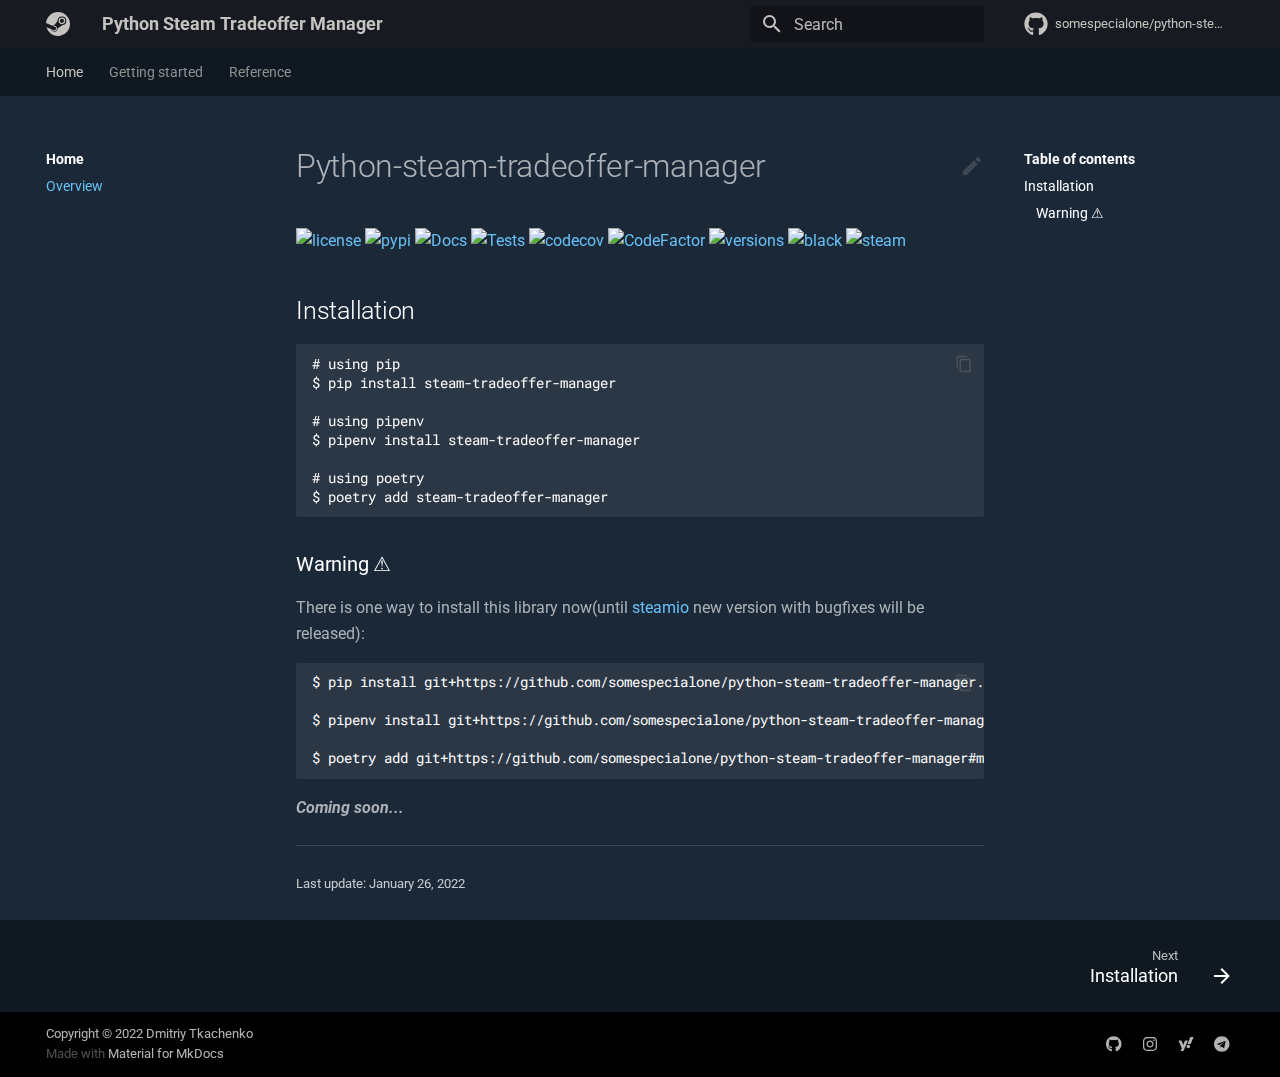
==== commit fa05c941: "Deployed b5da15c with MkDocs version: 1.2.3" ====
--- a/index.html
+++ b/index.html
@@ -11,13 +11,13 @@
         <link rel="canonical" href="https://somespecialone.github.io/python-steam-tradeoffer-manager/">
       
       <link rel="icon" href="favicon.png">
-      <meta name="generator" content="mkdocs-1.2.3, mkdocs-material-8.1.5">
+      <meta name="generator" content="mkdocs-1.2.3, mkdocs-material-8.1.8">
     
     
   <title>PSTM</title>
 
     
-      <link rel="stylesheet" href="assets/stylesheets/main.ee0f47ba.min.css">
+      <link rel="stylesheet" href="assets/stylesheets/main.6e60f8b8.min.css">
       
         
         <link rel="stylesheet" href="assets/stylesheets/palette.e6a45f82.min.css">
@@ -299,9 +299,53 @@
         
       
       
+        <label class="md-nav__link md-nav__link--active" for="__toc">
+          Overview
+          <span class="md-nav__icon md-icon"></span>
+        </label>
+      
       <a href="." class="md-nav__link md-nav__link--active">
         Overview
       </a>
+      
+        
+
+<nav class="md-nav md-nav--secondary" aria-label="Table of contents">
+  
+  
+  
+    
+  
+  
+    <label class="md-nav__title" for="__toc">
+      <span class="md-nav__icon md-icon"></span>
+      Table of contents
+    </label>
+    <ul class="md-nav__list" data-md-component="toc" data-md-scrollfix>
+      
+        <li class="md-nav__item">
+  <a href="#installation" class="md-nav__link">
+    Installation
+  </a>
+  
+    <nav class="md-nav" aria-label="Installation">
+      <ul class="md-nav__list">
+        
+          <li class="md-nav__item">
+  <a href="#warning" class="md-nav__link">
+    Warning ⚠
+  </a>
+  
+</li>
+        
+      </ul>
+    </nav>
+  
+</li>
+      
+    </ul>
+  
+</nav>
       
     </li>
   
@@ -430,6 +474,34 @@
     
   
   
+    <label class="md-nav__title" for="__toc">
+      <span class="md-nav__icon md-icon"></span>
+      Table of contents
+    </label>
+    <ul class="md-nav__list" data-md-component="toc" data-md-scrollfix>
+      
+        <li class="md-nav__item">
+  <a href="#installation" class="md-nav__link">
+    Installation
+  </a>
+  
+    <nav class="md-nav" aria-label="Installation">
+      <ul class="md-nav__list">
+        
+          <li class="md-nav__item">
+  <a href="#warning" class="md-nav__link">
+    Warning ⚠
+  </a>
+  
+</li>
+        
+      </ul>
+    </nav>
+  
+</li>
+      
+    </ul>
+  
 </nav>
                   </div>
                 </div>
@@ -440,13 +512,40 @@
             <article class="md-content__inner md-typeset">
               
                 
-<a href="https://github.com/somespecialone/python-steam-tradeoffer-manager/edit/dev/docs/index.md" title="Edit this page" class="md-content__button md-icon">
+<a href="https://github.com/somespecialone/python-steam-tradeoffer-manager/edit/master/docs/index.md" title="Edit this page" class="md-content__button md-icon">
   <svg xmlns="http://www.w3.org/2000/svg" viewBox="0 0 24 24"><path d="M20.71 7.04c.39-.39.39-1.04 0-1.41l-2.34-2.34c-.37-.39-1.02-.39-1.41 0l-1.84 1.83 3.75 3.75M3 17.25V21h3.75L17.81 9.93l-3.75-3.75L3 17.25z"/></svg>
 </a>
 
 
 <h1 id="python-steam-tradeoffer-manager">Python-steam-tradeoffer-manager<a class="headerlink" href="#python-steam-tradeoffer-manager" title="Permanent link">&para;</a></h1>
-<p><a href="https://github.com/SomeSpecialOne/python-steam-tradeoffer-manager/blob/master/LICENSE"><img alt="GitHub" src="https://img.shields.io/github/license/SomeSpecialOne/python-steam-tradeoffer-manager?style=flat-square" /></a></p>
+<p><a href="https://github.com/somespecialone/python-steam-tradeoffer-manager/blob/master/LICENSE"><img alt="license" src="https://img.shields.io/github/license/somespecialone/python-steam-tradeoffer-manager" /></a>
+<a href="https://pypi.org/project/steam-tradeoffer-manager"><img alt="pypi" src="https://img.shields.io/pypi/v/steam-tradeoffer-manager" /></a>
+<a href="https://github.com/somespecialone/python-steam-tradeoffer-manager/actions/workflows/docs.yml"><img alt="Docs" src="https://github.com/somespecialone/python-steam-tradeoffer-manager/actions/workflows/docs.yml/badge.svg" /></a>
+<a href="https://github.com/somespecialone/python-steam-tradeoffer-manager/actions/workflows/tests.yml"><img alt="Tests" src="https://github.com/somespecialone/python-steam-tradeoffer-manager/actions/workflows/tests.yml/badge.svg" /></a>
+<a href="https://codecov.io/gh/somespecialone/python-steam-tradeoffer-manager"><img alt="codecov" src="https://codecov.io/gh/somespecialone/python-steam-tradeoffer-manager/branch/master/graph/badge.svg?token=H3JL81SL7P" /></a>
+<a href="https://www.codefactor.io/repository/github/somespecialone/python-steam-tradeoffer-manager"><img alt="CodeFactor" src="https://www.codefactor.io/repository/github/somespecialone/python-steam-tradeoffer-manager/badge" /></a>
+<a href="https://pypi.org/project/steam-tradeoffer-manager"><img alt="versions" src="https://img.shields.io/pypi/pyversions/steam-tradeoffer-manager" /></a>
+<a href="https://github.com/psf/black"><img alt="black" src="https://img.shields.io/badge/code%20style-black-000000.svg" /></a>
+<a href="https://store.steampowered.com/"><img alt="steam" src="https://shields.io/badge/steam-1b2838?logo=steam" /></a></p>
+<h2 id="installation">Installation<a class="headerlink" href="#installation" title="Permanent link">&para;</a></h2>
+<pre><code class="language-bash"># using pip
+$ pip install steam-tradeoffer-manager
+
+# using pipenv
+$ pipenv install steam-tradeoffer-manager
+
+# using poetry
+$ poetry add steam-tradeoffer-manager
+</code></pre>
+<h3 id="warning">Warning ⚠<a class="headerlink" href="#warning" title="Permanent link">&para;</a></h3>
+<p>There is one way to install this library now(until <a href="https://github.com/Gobot1234/steam.py">steamio</a> new version with
+bugfixes will be released):</p>
+<pre><code class="language-sh">$ pip install git+https://github.com/somespecialone/python-steam-tradeoffer-manager.git@master
+
+$ pipenv install git+https://github.com/somespecialone/python-steam-tradeoffer-manager.git@master
+
+$ poetry add git+https://github.com/somespecialone/python-steam-tradeoffer-manager#master
+</code></pre>
 <p><strong><em>Coming soon...</em></strong></p>
 
   <hr>
@@ -454,7 +553,7 @@
   <small>
     
       Last update:
-      <span class="git-revision-date-localized-plugin git-revision-date-localized-plugin-date">January 10, 2022</span>
+      <span class="git-revision-date-localized-plugin git-revision-date-localized-plugin-date">January 26, 2022</span>
       
     
   </small>
@@ -555,10 +654,10 @@
     <div class="md-dialog" data-md-component="dialog">
       <div class="md-dialog__inner md-typeset"></div>
     </div>
-    <script id="__config" type="application/json">{"base": ".", "features": ["navigation.instant", "navigation.tracking", "navigation.top", "navigation.tabs"], "translations": {"clipboard.copy": "Copy to clipboard", "clipboard.copied": "Copied to clipboard", "search.config.lang": "en", "search.config.pipeline": "trimmer, stopWordFilter", "search.config.separator": "[\\s\\-]+", "search.placeholder": "Search", "search.result.placeholder": "Type to start searching", "search.result.none": "No matching documents", "search.result.one": "1 matching document", "search.result.other": "# matching documents", "search.result.more.one": "1 more on this page", "search.result.more.other": "# more on this page", "search.result.term.missing": "Missing", "select.version.title": "Select version"}, "search": "assets/javascripts/workers/search.b6ff8c07.min.js"}</script>
-    
-    
-      <script src="assets/javascripts/bundle.5e13d264.min.js"></script>
+    <script id="__config" type="application/json">{"base": ".", "features": ["navigation.instant", "navigation.tracking", "navigation.top", "navigation.tabs"], "translations": {"clipboard.copy": "Copy to clipboard", "clipboard.copied": "Copied to clipboard", "search.config.lang": "en", "search.config.pipeline": "trimmer, stopWordFilter", "search.config.separator": "[\\s\\-]+", "search.placeholder": "Search", "search.result.placeholder": "Type to start searching", "search.result.none": "No matching documents", "search.result.one": "1 matching document", "search.result.other": "# matching documents", "search.result.more.one": "1 more on this page", "search.result.more.other": "# more on this page", "search.result.term.missing": "Missing", "select.version.title": "Select version"}, "search": "assets/javascripts/workers/search.22074ed6.min.js"}</script>
+    
+    
+      <script src="assets/javascripts/bundle.960e086b.min.js"></script>
       
     
   </body>
--- a/assets/stylesheets/main.6e60f8b8.min.css
+++ b/assets/stylesheets/main.6e60f8b8.min.css
@@ -0,0 +1,15 @@
+@charset "UTF-8";html{-webkit-text-size-adjust:none;-moz-text-size-adjust:none;-ms-text-size-adjust:none;text-size-adjust:none;box-sizing:border-box}*,:after,:before{box-sizing:inherit}@media (prefers-reduced-motion){*,:after,:before{transition:none!important}}body{margin:0}a,button,input,label{-webkit-tap-highlight-color:transparent}a{color:inherit;text-decoration:none}hr{border:0;box-sizing:content-box;display:block;height:.05rem;overflow:visible;padding:0}small{font-size:80%}sub,sup{line-height:1em}img{border-style:none}table{border-collapse:separate;border-spacing:0}td,th{font-weight:400;vertical-align:top}button{background:transparent;border:0;font-family:inherit;font-size:inherit;margin:0;padding:0}input{border:0;outline:none}:root{--md-default-fg-color:rgba(0,0,0,.87);--md-default-fg-color--light:rgba(0,0,0,.54);--md-default-fg-color--lighter:rgba(0,0,0,.32);--md-default-fg-color--lightest:rgba(0,0,0,.07);--md-default-bg-color:#fff;--md-default-bg-color--light:hsla(0,0%,100%,.7);--md-default-bg-color--lighter:hsla(0,0%,100%,.3);--md-default-bg-color--lightest:hsla(0,0%,100%,.12);--md-primary-fg-color:#4051b5;--md-primary-fg-color--light:#5d6cc0;--md-primary-fg-color--dark:#303fa1;--md-primary-bg-color:#fff;--md-primary-bg-color--light:hsla(0,0%,100%,.7);--md-accent-fg-color:#526cfe;--md-accent-fg-color--transparent:rgba(82,108,254,.1);--md-accent-bg-color:#fff;--md-accent-bg-color--light:hsla(0,0%,100%,.7);--md-shadow-z1:0 0.2rem 0.5rem rgba(0,0,0,.05),0 0 0.05rem rgba(0,0,0,.1);--md-shadow-z2:0 0.2rem 0.5rem rgba(0,0,0,.1),0 0 0.05rem rgba(0,0,0,.25);--md-shadow-z3:0 0.2rem 0.5rem rgba(0,0,0,.2),0 0 0.05rem rgba(0,0,0,.35)}:root>*{--md-code-fg-color:#36464e;--md-code-bg-color:#f5f5f5;--md-code-hl-color:rgba(255,255,0,.5);--md-code-hl-number-color:#d52a2a;--md-code-hl-special-color:#db1457;--md-code-hl-function-color:#a846b9;--md-code-hl-constant-color:#6e59d9;--md-code-hl-keyword-color:#3f6ec6;--md-code-hl-string-color:#1c7d4d;--md-code-hl-name-color:var(--md-code-fg-color);--md-code-hl-operator-color:var(--md-default-fg-color--light);--md-code-hl-punctuation-color:var(--md-default-fg-color--light);--md-code-hl-comment-color:var(--md-default-fg-color--light);--md-code-hl-generic-color:var(--md-default-fg-color--light);--md-code-hl-variable-color:var(--md-default-fg-color--light);--md-typeset-color:var(--md-default-fg-color);--md-typeset-a-color:var(--md-primary-fg-color);--md-typeset-mark-color:rgba(255,255,0,.5);--md-typeset-del-color:rgba(245,80,61,.15);--md-typeset-ins-color:rgba(11,213,112,.15);--md-typeset-kbd-color:#fafafa;--md-typeset-kbd-accent-color:#fff;--md-typeset-kbd-border-color:#b8b8b8;--md-typeset-table-color:rgba(0,0,0,.12);--md-admonition-fg-color:var(--md-default-fg-color);--md-admonition-bg-color:var(--md-default-bg-color);--md-footer-fg-color:#fff;--md-footer-fg-color--light:hsla(0,0%,100%,.7);--md-footer-fg-color--lighter:hsla(0,0%,100%,.3);--md-footer-bg-color:rgba(0,0,0,.87);--md-footer-bg-color--dark:rgba(0,0,0,.32)}.md-icon svg{fill:currentColor;display:block;height:1.2rem;width:1.2rem}body{-webkit-font-smoothing:antialiased;-moz-osx-font-smoothing:grayscale;--md-text-font-family:var(--md-text-font,_),-apple-system,BlinkMacSystemFont,Helvetica,Arial,sans-serif;--md-code-font-family:var(--md-code-font,_),SFMono-Regular,Consolas,Menlo,monospace}body,input{font-feature-settings:"kern","liga";font-family:var(--md-text-font-family)}body,code,input,kbd,pre{color:var(--md-typeset-color)}code,kbd,pre{font-feature-settings:"kern";font-family:var(--md-code-font-family)}:root{--md-typeset-table-sort-icon:url('data:image/svg+xml;charset=utf-8,<svg xmlns="http://www.w3.org/2000/svg" viewBox="0 0 24 24"><path d="m18 21-4-4h3V7h-3l4-4 4 4h-3v10h3M2 19v-2h10v2M2 13v-2h7v2M2 7V5h4v2H2z"/></svg>');--md-typeset-table-sort-icon--asc:url('data:image/svg+xml;charset=utf-8,<svg xmlns="http://www.w3.org/2000/svg" viewBox="0 0 24 24"><path d="M19 17h3l-4 4-4-4h3V3h2M2 17h10v2H2M6 5v2H2V5m0 6h7v2H2v-2z"/></svg>');--md-typeset-table-sort-icon--desc:url('data:image/svg+xml;charset=utf-8,<svg xmlns="http://www.w3.org/2000/svg" viewBox="0 0 24 24"><path d="M19 7h3l-4-4-4 4h3v14h2M2 17h10v2H2M6 5v2H2V5m0 6h7v2H2v-2z"/></svg>')}.md-typeset{-webkit-print-color-adjust:exact;color-adjust:exact;font-size:.8rem;line-height:1.6}@media print{.md-typeset{font-size:.68rem}}.md-typeset blockquote,.md-typeset dl,.md-typeset figure,.md-typeset ol,.md-typeset pre,.md-typeset ul{margin-bottom:1em;margin-top:1em}.md-typeset h1{color:var(--md-default-fg-color--light);font-size:2em;line-height:1.3;margin:0 0 1.25em}.md-typeset h1,.md-typeset h2{font-weight:300;letter-spacing:-.01em}.md-typeset h2{font-size:1.5625em;line-height:1.4;margin:1.6em 0 .64em}.md-typeset h3{font-size:1.25em;font-weight:400;letter-spacing:-.01em;line-height:1.5;margin:1.6em 0 .8em}.md-typeset h2+h3{margin-top:.8em}.md-typeset h4{font-weight:700;letter-spacing:-.01em;margin:1em 0}.md-typeset h5,.md-typeset h6{color:var(--md-default-fg-color--light);font-size:.8em;font-weight:700;letter-spacing:-.01em;margin:1.25em 0}.md-typeset h5{text-transform:uppercase}.md-typeset hr{border-bottom:.05rem solid var(--md-default-fg-color--lightest);display:flow-root;margin:1.5em 0}.md-typeset a{color:var(--md-typeset-a-color);word-break:break-word}.md-typeset a,.md-typeset a:before{transition:color 125ms}.md-typeset a:focus,.md-typeset a:hover{color:var(--md-accent-fg-color)}.md-typeset a.focus-visible{outline-color:var(--md-accent-fg-color);outline-offset:.2rem}.md-typeset code,.md-typeset kbd,.md-typeset pre{color:var(--md-code-fg-color);direction:ltr}@media print{.md-typeset code,.md-typeset kbd,.md-typeset pre{white-space:pre-wrap}}.md-typeset code{background-color:var(--md-code-bg-color);border-radius:.1rem;-webkit-box-decoration-break:clone;box-decoration-break:clone;font-size:.85em;padding:0 .2941176471em;word-break:break-word}.md-typeset code:not(.focus-visible){-webkit-tap-highlight-color:transparent;outline:none}.md-typeset a code{color:currentColor}.md-typeset pre{display:flow-root;line-height:1.4;position:relative}.md-typeset pre>code{-webkit-box-decoration-break:slice;box-decoration-break:slice;box-shadow:none;display:block;margin:0;outline-color:var(--md-accent-fg-color);overflow:auto;padding:.7720588235em 1.1764705882em;scrollbar-color:var(--md-default-fg-color--lighter) transparent;scrollbar-width:thin;touch-action:auto;word-break:normal}.md-typeset pre>code:hover{scrollbar-color:var(--md-accent-fg-color) transparent}.md-typeset pre>code::-webkit-scrollbar{height:.2rem;width:.2rem}.md-typeset pre>code::-webkit-scrollbar-thumb{background-color:var(--md-default-fg-color--lighter)}.md-typeset pre>code::-webkit-scrollbar-thumb:hover{background-color:var(--md-accent-fg-color)}.md-typeset kbd{background-color:var(--md-typeset-kbd-color);border-radius:.1rem;box-shadow:0 .1rem 0 .05rem var(--md-typeset-kbd-border-color),0 .1rem 0 var(--md-typeset-kbd-border-color),0 -.1rem .2rem var(--md-typeset-kbd-accent-color) inset;color:var(--md-default-fg-color);display:inline-block;font-size:.75em;padding:0 .6666666667em;vertical-align:text-top;word-break:break-word}.md-typeset mark{background-color:var(--md-typeset-mark-color);-webkit-box-decoration-break:clone;box-decoration-break:clone;color:inherit;word-break:break-word}.md-typeset abbr{border-bottom:.05rem dotted var(--md-default-fg-color--light);cursor:help;text-decoration:none}@media (hover:none){.md-typeset abbr{position:relative}.md-typeset abbr[title]:-webkit-any(:focus,:hover):after{background-color:var(--md-default-fg-color);border-radius:.1rem;box-shadow:var(--md-shadow-z3);color:var(--md-default-bg-color);content:attr(title);display:inline-block;font-size:.7rem;margin-top:2em;max-width:80%;min-width:-webkit-max-content;min-width:max-content;padding:.2rem .3rem;position:absolute;width:auto}.md-typeset abbr[title]:-moz-any(:focus,:hover):after{background-color:var(--md-default-fg-color);border-radius:.1rem;box-shadow:var(--md-shadow-z3);color:var(--md-default-bg-color);content:attr(title);display:inline-block;font-size:.7rem;margin-top:2em;max-width:80%;min-width:-moz-max-content;min-width:max-content;padding:.2rem .3rem;position:absolute;width:auto}[dir=ltr] .md-typeset abbr[title]:-webkit-any(:focus,:hover):after{left:0}[dir=ltr] .md-typeset abbr[title]:-moz-any(:focus,:hover):after{left:0}[dir=ltr] .md-typeset abbr[title]:is(:focus,:hover):after{left:0}[dir=rtl] .md-typeset abbr[title]:-webkit-any(:focus,:hover):after{right:0}[dir=rtl] .md-typeset abbr[title]:-moz-any(:focus,:hover):after{right:0}[dir=rtl] .md-typeset abbr[title]:is(:focus,:hover):after{right:0}.md-typeset abbr[title]:is(:focus,:hover):after{background-color:var(--md-default-fg-color);border-radius:.1rem;box-shadow:var(--md-shadow-z3);color:var(--md-default-bg-color);content:attr(title);display:inline-block;font-size:.7rem;margin-top:2em;max-width:80%;min-width:-webkit-max-content;min-width:-moz-max-content;min-width:max-content;padding:.2rem .3rem;position:absolute;width:auto}}.md-typeset small{opacity:.75}[dir=ltr] 
+.md-typeset sub,[dir=ltr] .md-typeset sup{margin-left:.078125em}[dir=rtl] 
+.md-typeset sub,[dir=rtl] .md-typeset sup{margin-right:.078125em}[dir=ltr] .md-typeset blockquote{padding-left:.6rem}[dir=rtl] .md-typeset blockquote{padding-right:.6rem}[dir=ltr] .md-typeset blockquote{border-left:.2rem solid var(--md-default-fg-color--lighter)}[dir=rtl] .md-typeset blockquote{border-right:.2rem solid var(--md-default-fg-color--lighter)}.md-typeset blockquote{color:var(--md-default-fg-color--light);margin-left:0;margin-right:0}.md-typeset ul{list-style-type:disc}[dir=ltr] 
+.md-typeset ol,[dir=ltr] .md-typeset ul{margin-left:.625em}[dir=rtl] 
+.md-typeset ol,[dir=rtl] .md-typeset ul{margin-right:.625em}.md-typeset ol,.md-typeset ul{padding:0}.md-typeset ol:not([hidden]),.md-typeset ul:not([hidden]){display:flow-root}.md-typeset ol ol,.md-typeset ul ol{list-style-type:lower-alpha}.md-typeset ol ol ol,.md-typeset ul ol ol{list-style-type:lower-roman}[dir=ltr] 
+.md-typeset ol li,[dir=ltr] .md-typeset ul li{margin-left:1.25em}[dir=rtl] 
+.md-typeset ol li,[dir=rtl] .md-typeset ul li{margin-right:1.25em}.md-typeset ol li,.md-typeset ul li{margin-bottom:.5em}.md-typeset ol li :-webkit-any(p,blockquote),.md-typeset ul li :-webkit-any(p,blockquote){margin:.5em 0}.md-typeset ol li :-moz-any(p,blockquote),.md-typeset ul li :-moz-any(p,blockquote){margin:.5em 0}.md-typeset ol li :is(p,blockquote),.md-typeset ul li :is(p,blockquote){margin:.5em 0}.md-typeset ol li:last-child,.md-typeset ul li:last-child{margin-bottom:0}.md-typeset ol li :-webkit-any(ul,ol),.md-typeset ul li :-webkit-any(ul,ol){margin-bottom:.5em;margin-top:.5em}.md-typeset ol li :-moz-any(ul,ol),.md-typeset ul li :-moz-any(ul,ol){margin-bottom:.5em;margin-top:.5em}[dir=ltr] .md-typeset ol li :-webkit-any(ul,ol),[dir=ltr] .md-typeset ul li :-webkit-any(ul,ol){margin-left:.625em}[dir=ltr] .md-typeset ol li :-moz-any(ul,ol),[dir=ltr] .md-typeset ul li :-moz-any(ul,ol){margin-left:.625em}[dir=ltr] .md-typeset ol li :is(ul,ol),[dir=ltr] .md-typeset ul li :is(ul,ol){margin-left:.625em}[dir=rtl] .md-typeset ol li :-webkit-any(ul,ol),[dir=rtl] .md-typeset ul li :-webkit-any(ul,ol){margin-right:.625em}[dir=rtl] .md-typeset ol li :-moz-any(ul,ol),[dir=rtl] .md-typeset ul li :-moz-any(ul,ol){margin-right:.625em}[dir=rtl] .md-typeset ol li :is(ul,ol),[dir=rtl] .md-typeset ul li :is(ul,ol){margin-right:.625em}.md-typeset ol li :is(ul,ol),.md-typeset ul li :is(ul,ol){margin-bottom:.5em;margin-top:.5em}[dir=ltr] .md-typeset dd{margin-left:1.875em}[dir=rtl] .md-typeset dd{margin-right:1.875em}.md-typeset dd{margin-bottom:1.5em;margin-top:1em}.md-typeset img,.md-typeset svg{height:auto;max-width:100%}.md-typeset img[align=left],.md-typeset svg[align=left]{margin:1em 1em 1em 0}.md-typeset img[align=right],.md-typeset svg[align=right]{margin:1em 0 1em 1em}.md-typeset img[align]:only-child,.md-typeset svg[align]:only-child{margin-top:0}.md-typeset img[src$="#only-dark"]{display:none}.md-typeset figure{display:flow-root;margin:1em auto;max-width:100%;text-align:center;width:-webkit-fit-content;width:-moz-fit-content;width:fit-content}.md-typeset figure img{display:block}.md-typeset figcaption{font-style:italic;margin:1em auto;max-width:24rem}.md-typeset iframe{max-width:100%}.md-typeset table:not([class]){background-color:var(--md-default-bg-color);border:.05rem solid var(--md-typeset-table-color);border-radius:.1rem;display:inline-block;font-size:.64rem;max-width:100%;overflow:auto;touch-action:auto}@media print{.md-typeset table:not([class]){display:table}}.md-typeset table:not([class])+*{margin-top:1.5em}.md-typeset table:not([class]) :-webkit-any(th,td)>:first-child{margin-top:0}.md-typeset table:not([class]) :-moz-any(th,td)>:first-child{margin-top:0}.md-typeset table:not([class]) :is(th,td)>:first-child{margin-top:0}.md-typeset table:not([class]) :-webkit-any(th,td)>:last-child{margin-bottom:0}.md-typeset table:not([class]) :-moz-any(th,td)>:last-child{margin-bottom:0}.md-typeset table:not([class]) :is(th,td)>:last-child{margin-bottom:0}.md-typeset table:not([class]) :-webkit-any(th,td):not([align]){text-align:left}.md-typeset table:not([class]) :-moz-any(th,td):not([align]){text-align:left}.md-typeset table:not([class]) :is(th,td):not([align]){text-align:left}[dir=rtl] .md-typeset table:not([class]) :-webkit-any(th,td):not([align]){text-align:right}[dir=rtl] .md-typeset table:not([class]) :-moz-any(th,td):not([align]){text-align:right}[dir=rtl] .md-typeset table:not([class]) :is(th,td):not([align]){text-align:right}.md-typeset table:not([class]) th{font-weight:700;min-width:5rem;padding:.9375em 1.25em;vertical-align:top}.md-typeset table:not([class]) th a{color:inherit}.md-typeset table:not([class]) td{border-top:.05rem solid var(--md-typeset-table-color);padding:.9375em 1.25em;vertical-align:top}.md-typeset table:not([class]) tbody tr{transition:background-color 125ms}.md-typeset table:not([class]) tbody tr:hover{background-color:rgba(0,0,0,.035);box-shadow:0 .05rem 0 var(--md-default-bg-color) inset}.md-typeset table:not([class]) a{word-break:normal}.md-typeset table th[role=columnheader]{cursor:pointer}[dir=ltr] .md-typeset table th[role=columnheader]:after{margin-left:.5em}[dir=rtl] .md-typeset table th[role=columnheader]:after{margin-right:.5em}.md-typeset table th[role=columnheader]:after{content:"";display:inline-block;height:1.2em;-webkit-mask-image:var(--md-typeset-table-sort-icon);mask-image:var(--md-typeset-table-sort-icon);-webkit-mask-repeat:no-repeat;mask-repeat:no-repeat;-webkit-mask-size:contain;mask-size:contain;transition:background-color 125ms;vertical-align:text-bottom;width:1.2em}.md-typeset table th[role=columnheader]:hover:after{background-color:var(--md-default-fg-color--lighter)}.md-typeset table th[role=columnheader][aria-sort=ascending]:after{background-color:var(--md-default-fg-color--light);-webkit-mask-image:var(--md-typeset-table-sort-icon--asc);mask-image:var(--md-typeset-table-sort-icon--asc)}.md-typeset table th[role=columnheader][aria-sort=descending]:after{background-color:var(--md-default-fg-color--light);-webkit-mask-image:var(--md-typeset-table-sort-icon--desc);mask-image:var(--md-typeset-table-sort-icon--desc)}.md-typeset__scrollwrap{margin:1em -.8rem;overflow-x:auto;touch-action:auto}.md-typeset__table{display:inline-block;margin-bottom:.5em;padding:0 .8rem}@media print{.md-typeset__table{display:block}}html .md-typeset__table table{display:table;margin:0;overflow:hidden;width:100%}@media screen and (max-width:44.9375em){.md-content__inner>pre{margin:1em -.8rem}.md-content__inner>pre code{border-radius:0}}.md-banner{background-color:var(--md-footer-bg-color);color:var(--md-footer-fg-color);overflow:auto}@media print{.md-banner{display:none}}.md-banner--warning{background:var(--md-typeset-mark-color);color:var(--md-default-fg-color)}.md-banner__inner{font-size:.7rem;margin:.6rem auto;padding:0 .8rem}html{font-size:125%;height:100%;overflow-x:hidden}@media screen and (min-width:100em){html{font-size:137.5%}}@media screen and (min-width:125em){html{font-size:150%}}body{background-color:var(--md-default-bg-color);display:flex;flex-direction:column;font-size:.5rem;min-height:100%;position:relative;width:100%}@media print{body{display:block}}@media screen and (max-width:59.9375em){body[data-md-state=lock]{position:fixed}}.md-grid{margin-left:auto;margin-right:auto;max-width:61rem}.md-container{display:flex;flex-direction:column;flex-grow:1}@media print{.md-container{display:block}}.md-main{flex-grow:1}.md-main__inner{display:flex;height:100%;margin-top:1.5rem}.md-ellipsis{overflow:hidden;text-overflow:ellipsis;white-space:nowrap}.md-toggle{display:none}.md-option{height:0;opacity:0;position:absolute;width:0}.md-option:checked+label:not([hidden]){display:block}.md-option.focus-visible+label{outline-color:var(--md-accent-fg-color);outline-style:auto}.md-skip{background-color:var(--md-default-fg-color);border-radius:.1rem;color:var(--md-default-bg-color);font-size:.64rem;margin:.5rem;opacity:0;outline-color:var(--md-accent-fg-color);padding:.3rem .5rem;position:fixed;transform:translateY(.4rem);z-index:-1}.md-skip:focus{opacity:1;transform:translateY(0);transition:transform .25s cubic-bezier(.4,0,.2,1),opacity 175ms 75ms;z-index:10}@page{margin:25mm}:root{--md-clipboard-icon:url('data:image/svg+xml;charset=utf-8,<svg xmlns="http://www.w3.org/2000/svg" viewBox="0 0 24 24"><path d="M19 21H8V7h11m0-2H8a2 2 0 0 0-2 2v14a2 2 0 0 0 2 2h11a2 2 0 0 0 2-2V7a2 2 0 0 0-2-2m-3-4H4a2 2 0 0 0-2 2v14h2V3h12V1z"/></svg>')}.md-clipboard{border-radius:.1rem;color:var(--md-default-fg-color--lightest);cursor:pointer;height:1.5em;outline-color:var(--md-accent-fg-color);outline-offset:.1rem;position:absolute;right:.5em;top:.5em;transition:color .25s;width:1.5em;z-index:1}@media print{.md-clipboard{display:none}}.md-clipboard:not(.focus-visible){-webkit-tap-highlight-color:transparent;outline:none}:hover>.md-clipboard{color:var(--md-default-fg-color--light)}.md-clipboard:-webkit-any(:focus,:hover){color:var(--md-accent-fg-color)}.md-clipboard:-moz-any(:focus,:hover){color:var(--md-accent-fg-color)}.md-clipboard:is(:focus,:hover){color:var(--md-accent-fg-color)}.md-clipboard:after{background-color:currentColor;content:"";display:block;height:1.125em;margin:0 auto;-webkit-mask-image:var(--md-clipboard-icon);mask-image:var(--md-clipboard-icon);-webkit-mask-repeat:no-repeat;mask-repeat:no-repeat;-webkit-mask-size:contain;mask-size:contain;width:1.125em}.md-clipboard--inline{cursor:pointer}.md-clipboard--inline code{transition:color .25s,background-color .25s}.md-clipboard--inline:-webkit-any(:focus,:hover) code{background-color:var(--md-accent-fg-color--transparent);color:var(--md-accent-fg-color)}.md-clipboard--inline:-moz-any(:focus,:hover) code{background-color:var(--md-accent-fg-color--transparent);color:var(--md-accent-fg-color)}.md-clipboard--inline:is(:focus,:hover) code{background-color:var(--md-accent-fg-color--transparent);color:var(--md-accent-fg-color)}.md-content{flex-grow:1;min-width:0}.md-content__inner{margin:0 .8rem 1.2rem;padding-top:.6rem}@media screen and (min-width:76.25em){[dir=ltr] .md-sidebar--primary:not([hidden])~.md-content>.md-content__inner{margin-left:1.2rem}[dir=rtl] .md-sidebar--primary:not([hidden])~.md-content>.md-content__inner{margin-right:1.2rem}[dir=ltr] .md-sidebar--secondary:not([hidden])~.md-content>.md-content__inner{margin-right:1.2rem}[dir=rtl] .md-sidebar--secondary:not([hidden])~.md-content>.md-content__inner{margin-left:1.2rem}}.md-content__inner:before{content:"";display:block;height:.4rem}.md-content__inner>:last-child{margin-bottom:0}[dir=ltr] .md-content__button{margin-left:.4rem}[dir=rtl] .md-content__button{margin-right:.4rem}.md-content__button{float:right;margin:.4rem 0;padding:0}@media print{.md-content__button{display:none}}[dir=rtl] .md-content__button{float:left}.md-typeset .md-content__button{color:var(--md-default-fg-color--lighter)}.md-content__button svg{display:inline;vertical-align:top}[dir=rtl] .md-content__button svg{transform:scaleX(-1)}[dir=ltr] .md-dialog{right:.8rem}[dir=rtl] .md-dialog{left:.8rem}.md-dialog{background-color:var(--md-default-fg-color);border-radius:.1rem;bottom:.8rem;box-shadow:var(--md-shadow-z3);min-width:11.1rem;opacity:0;padding:.4rem .6rem;pointer-events:none;position:fixed;transform:translateY(100%);transition:transform 0ms .4s,opacity .4s;z-index:4}@media print{.md-dialog{display:none}}.md-dialog[data-md-state=open]{opacity:1;pointer-events:auto;transform:translateY(0);transition:transform .4s cubic-bezier(.075,.85,.175,1),opacity .4s}.md-dialog__inner{color:var(--md-default-bg-color);font-size:.7rem}.md-footer{background-color:var(--md-footer-bg-color);color:var(--md-footer-fg-color)}@media print{.md-footer{display:none}}.md-footer__inner{display:flex;justify-content:space-between;overflow:auto;padding:.2rem}.md-footer__link{display:flex;flex-grow:0.01;outline-color:var(--md-accent-fg-color);overflow:hidden;padding-bottom:.4rem;padding-top:1.4rem;transition:opacity .25s}.md-footer__link:-webkit-any(:focus,:hover){opacity:.7}.md-footer__link:-moz-any(:focus,:hover){opacity:.7}.md-footer__link:is(:focus,:hover){opacity:.7}[dir=rtl] .md-footer__link svg{transform:scaleX(-1)}@media screen and (max-width:44.9375em){.md-footer__link--prev .md-footer__title{display:none}}[dir=ltr] .md-footer__link--next{margin-left:auto}[dir=rtl] .md-footer__link--next{margin-right:auto}.md-footer__link--next{text-align:right}[dir=rtl] .md-footer__link--next{text-align:left}.md-footer__title{flex-grow:1;font-size:.9rem;line-height:2.4rem;max-width:calc(100% - 2.4rem);padding:0 1rem;position:relative}.md-footer__button{margin:.2rem;padding:.4rem}.md-footer__direction{font-size:.64rem;left:0;margin-top:-1rem;opacity:.7;padding:0 1rem;position:absolute;right:0}.md-footer-meta{background-color:var(--md-footer-bg-color--dark)}.md-footer-meta__inner{display:flex;flex-wrap:wrap;justify-content:space-between;padding:.2rem}html .md-footer-meta.md-typeset a{color:var(--md-footer-fg-color--light)}html .md-footer-meta.md-typeset a:-webkit-any(:focus,:hover){color:var(--md-footer-fg-color)}html .md-footer-meta.md-typeset a:-moz-any(:focus,:hover){color:var(--md-footer-fg-color)}html .md-footer-meta.md-typeset a:is(:focus,:hover){color:var(--md-footer-fg-color)}.md-copyright{color:var(--md-footer-fg-color--lighter);font-size:.64rem;margin:auto .6rem;padding:.4rem 0;width:100%}@media screen and (min-width:45em){.md-copyright{width:auto}}.md-copyright__highlight{color:var(--md-footer-fg-color--light)}.md-social{margin:0 .4rem;padding:.2rem 0 .6rem}@media screen and (min-width:45em){.md-social{padding:.6rem 0}}.md-social__link{display:inline-block;height:1.6rem;text-align:center;width:1.6rem}.md-social__link:before{line-height:1.9}.md-social__link svg{fill:currentColor;max-height:.8rem;vertical-align:-25%}.md-typeset .md-button{border:.1rem solid;border-radius:.1rem;color:var(--md-primary-fg-color);cursor:pointer;display:inline-block;font-weight:700;padding:.625em 2em;transition:color 125ms,background-color 125ms,border-color 125ms}.md-typeset .md-button--primary{background-color:var(--md-primary-fg-color);border-color:var(--md-primary-fg-color);color:var(--md-primary-bg-color)}.md-typeset .md-button:-webkit-any(:focus,:hover){background-color:var(--md-accent-fg-color);border-color:var(--md-accent-fg-color);color:var(--md-accent-bg-color)}.md-typeset .md-button:-moz-any(:focus,:hover){background-color:var(--md-accent-fg-color);border-color:var(--md-accent-fg-color);color:var(--md-accent-bg-color)}.md-typeset .md-button:is(:focus,:hover){background-color:var(--md-accent-fg-color);border-color:var(--md-accent-fg-color);color:var(--md-accent-bg-color)}[dir=ltr] .md-typeset .md-input{border-top-left-radius:.1rem}[dir=rtl] .md-typeset .md-input{border-top-right-radius:.1rem}[dir=ltr] .md-typeset .md-input{border-top-right-radius:.1rem}[dir=rtl] .md-typeset .md-input{border-top-left-radius:.1rem}.md-typeset .md-input{border-bottom:.1rem solid var(--md-default-fg-color--lighter);box-shadow:var(--md-shadow-z1);font-size:.8rem;height:1.8rem;padding:0 .6rem;transition:border .25s,box-shadow .25s}.md-typeset .md-input:-webkit-any(:focus,:hover){border-bottom-color:var(--md-accent-fg-color);box-shadow:var(--md-shadow-z2)}.md-typeset .md-input:-moz-any(:focus,:hover){border-bottom-color:var(--md-accent-fg-color);box-shadow:var(--md-shadow-z2)}.md-typeset .md-input:is(:focus,:hover){border-bottom-color:var(--md-accent-fg-color);box-shadow:var(--md-shadow-z2)}.md-typeset .md-input--stretch{width:100%}.md-header{background-color:var(--md-primary-fg-color);box-shadow:0 0 .2rem transparent,0 .2rem .4rem transparent;color:var(--md-primary-bg-color);left:0;position:-webkit-sticky;position:sticky;right:0;top:0;z-index:4}@media print{.md-header{display:none}}.md-header[data-md-state=shadow]{box-shadow:0 0 .2rem rgba(0,0,0,.1),0 .2rem .4rem rgba(0,0,0,.2);transition:transform .25s cubic-bezier(.1,.7,.1,1),box-shadow .25s}.md-header[data-md-state=hidden]{transform:translateY(-100%);transition:transform .25s cubic-bezier(.8,0,.6,1),box-shadow .25s}.md-header__inner{align-items:center;display:flex;padding:0 .2rem}.md-header__button{color:currentColor;cursor:pointer;margin:.2rem;outline-color:var(--md-accent-fg-color);padding:.4rem;position:relative;transition:opacity .25s;vertical-align:middle;z-index:1}.md-header__button:hover{opacity:.7}.md-header__button:not([hidden]){display:inline-block}.md-header__button:not(.focus-visible){-webkit-tap-highlight-color:transparent;outline:none}.md-header__button.md-logo{margin:.2rem;padding:.4rem}@media screen and (max-width:76.1875em){.md-header__button.md-logo{display:none}}.md-header__button.md-logo :-webkit-any(img,svg){fill:currentColor;display:block;height:1.2rem;width:auto}.md-header__button.md-logo :-moz-any(img,svg){fill:currentColor;display:block;height:1.2rem;width:auto}.md-header__button.md-logo :is(img,svg){fill:currentColor;display:block;height:1.2rem;width:auto}@media screen and (min-width:60em){.md-header__button[for=__search]{display:none}}.no-js .md-header__button[for=__search]{display:none}[dir=rtl] .md-header__button[for=__search] svg{transform:scaleX(-1)}@media screen and (min-width:76.25em){.md-header__button[for=__drawer]{display:none}}.md-header__topic{display:flex;max-width:100%;position:absolute;transition:transform .4s cubic-bezier(.1,.7,.1,1),opacity .15s}.md-header__topic+.md-header__topic{opacity:0;pointer-events:none;transform:translateX(1.25rem);transition:transform .4s cubic-bezier(1,.7,.1,.1),opacity .15s;z-index:-1}[dir=rtl] .md-header__topic+.md-header__topic{transform:translateX(-1.25rem)}.md-header__topic:first-child{font-weight:700}[dir=ltr] .md-header__title{margin-right:.4rem}[dir=rtl] .md-header__title{margin-left:.4rem}[dir=ltr] .md-header__title{margin-left:1rem}[dir=rtl] .md-header__title{margin-right:1rem}.md-header__title{flex-grow:1;font-size:.9rem;height:2.4rem;line-height:2.4rem}.md-header__title[data-md-state=active] .md-header__topic{opacity:0;pointer-events:none;transform:translateX(-1.25rem);transition:transform .4s cubic-bezier(1,.7,.1,.1),opacity .15s;z-index:-1}[dir=rtl] .md-header__title[data-md-state=active] .md-header__topic{transform:translateX(1.25rem)}.md-header__title[data-md-state=active] .md-header__topic+.md-header__topic{opacity:1;pointer-events:auto;transform:translateX(0);transition:transform .4s cubic-bezier(.1,.7,.1,1),opacity .15s;z-index:0}.md-header__title>.md-header__ellipsis{height:100%;position:relative;width:100%}.md-header__option{display:flex;flex-shrink:0;max-width:100%;transition:max-width 0ms .25s,opacity .25s .25s;white-space:nowrap}[data-md-toggle=search]:checked~.md-header .md-header__option{max-width:0;opacity:0;transition:max-width 0ms,opacity 0ms}.md-header__source{display:none}@media screen and (min-width:60em){[dir=ltr] .md-header__source{margin-left:1rem}[dir=rtl] .md-header__source{margin-right:1rem}.md-header__source{display:block;max-width:11.7rem;width:11.7rem}}@media screen and (min-width:76.25em){[dir=ltr] .md-header__source{margin-left:1.4rem}[dir=rtl] .md-header__source{margin-right:1.4rem}}:root{--md-nav-icon--prev:url('data:image/svg+xml;charset=utf-8,<svg xmlns="http://www.w3.org/2000/svg" viewBox="0 0 24 24"><path d="M20 11v2H8l5.5 5.5-1.42 1.42L4.16 12l7.92-7.92L13.5 5.5 8 11h12z"/></svg>');--md-nav-icon--next:url('data:image/svg+xml;charset=utf-8,<svg xmlns="http://www.w3.org/2000/svg" viewBox="0 0 24 24"><path d="M8.59 16.58 13.17 12 8.59 7.41 10 6l6 6-6 6-1.41-1.42z"/></svg>');--md-toc-icon:url('data:image/svg+xml;charset=utf-8,<svg xmlns="http://www.w3.org/2000/svg" viewBox="0 0 24 24"><path d="M3 9h14V7H3v2m0 4h14v-2H3v2m0 4h14v-2H3v2m16 0h2v-2h-2v2m0-10v2h2V7h-2m0 6h2v-2h-2v2z"/></svg>')}.md-nav{font-size:.7rem;line-height:1.3}.md-nav__title{display:block;font-weight:700;overflow:hidden;padding:0 .6rem;text-overflow:ellipsis}.md-nav__title .md-nav__button{display:none}.md-nav__title .md-nav__button img{height:100%;width:auto}.md-nav__title .md-nav__button.md-logo :-webkit-any(img,svg){fill:currentColor;display:block;height:2.4rem;width:auto}.md-nav__title .md-nav__button.md-logo :-moz-any(img,svg){fill:currentColor;display:block;height:2.4rem;width:auto}.md-nav__title .md-nav__button.md-logo :is(img,svg){fill:currentColor;display:block;height:2.4rem;width:auto}.md-nav__list{list-style:none;margin:0;padding:0}.md-nav__item{padding:0 .6rem}[dir=ltr] .md-nav__item .md-nav__item{padding-right:0}[dir=rtl] .md-nav__item .md-nav__item{padding-left:0}.md-nav__link{align-items:center;cursor:pointer;display:flex;justify-content:space-between;margin-top:.625em;overflow:hidden;scroll-snap-align:start;text-overflow:ellipsis;transition:color 125ms}.md-nav__link[data-md-state=blur]{color:var(--md-default-fg-color--light)}.md-nav__item .md-nav__link--active{color:var(--md-typeset-a-color)}.md-nav__item .md-nav__link--index [href]{width:100%}.md-nav__link:-webkit-any(:focus,:hover){color:var(--md-accent-fg-color)}.md-nav__link:-moz-any(:focus,:hover){color:var(--md-accent-fg-color)}.md-nav__link:is(:focus,:hover){color:var(--md-accent-fg-color)}.md-nav__link.focus-visible{outline-color:var(--md-accent-fg-color);outline-offset:.2rem}.md-nav--primary .md-nav__link[for=__toc]{display:none}.md-nav--primary .md-nav__link[for=__toc] .md-icon:after{background-color:currentColor;display:block;height:100%;-webkit-mask-image:var(--md-toc-icon);mask-image:var(--md-toc-icon);width:100%}.md-nav--primary .md-nav__link[for=__toc]~.md-nav{display:none}.md-nav__link>*{cursor:pointer;display:flex}.md-nav__icon{flex-shrink:0}.md-nav__source{display:none}@media screen and (max-width:76.1875em){.md-nav--primary,.md-nav--primary .md-nav{background-color:var(--md-default-bg-color);display:flex;flex-direction:column;height:100%;left:0;position:absolute;right:0;top:0;z-index:1}.md-nav--primary :-webkit-any(.md-nav__title,.md-nav__item){font-size:.8rem;line-height:1.5}.md-nav--primary :-moz-any(.md-nav__title,.md-nav__item){font-size:.8rem;line-height:1.5}.md-nav--primary :is(.md-nav__title,.md-nav__item){font-size:.8rem;line-height:1.5}.md-nav--primary .md-nav__title{background-color:var(--md-default-fg-color--lightest);color:var(--md-default-fg-color--light);cursor:pointer;font-weight:400;height:5.6rem;line-height:2.4rem;padding:3rem .8rem .2rem;position:relative;white-space:nowrap}[dir=ltr] .md-nav--primary .md-nav__title .md-nav__icon{left:.4rem}[dir=rtl] .md-nav--primary .md-nav__title .md-nav__icon{right:.4rem}.md-nav--primary .md-nav__title .md-nav__icon{display:block;height:1.2rem;margin:.2rem;position:absolute;top:.4rem;width:1.2rem}.md-nav--primary .md-nav__title .md-nav__icon:after{background-color:currentColor;content:"";display:block;height:100%;-webkit-mask-image:var(--md-nav-icon--prev);mask-image:var(--md-nav-icon--prev);-webkit-mask-repeat:no-repeat;mask-repeat:no-repeat;-webkit-mask-size:contain;mask-size:contain;width:100%}.md-nav--primary .md-nav__title~.md-nav__list{background-color:var(--md-default-bg-color);box-shadow:0 .05rem 0 var(--md-default-fg-color--lightest) inset;overflow-y:auto;-ms-scroll-snap-type:y mandatory;scroll-snap-type:y mandatory;touch-action:pan-y}.md-nav--primary .md-nav__title~.md-nav__list>:first-child{border-top:0}.md-nav--primary .md-nav__title[for=__drawer]{background-color:var(--md-primary-fg-color);color:var(--md-primary-bg-color);font-weight:700}[dir=ltr] .md-nav--primary .md-nav__title .md-logo{left:.2rem}[dir=rtl] .md-nav--primary .md-nav__title .md-logo{right:.2rem}.md-nav--primary .md-nav__title .md-logo{display:block;margin:.2rem;padding:.4rem;position:absolute;top:.2rem}.md-nav--primary .md-nav__list{flex:1}.md-nav--primary .md-nav__item{border-top:.05rem solid var(--md-default-fg-color--lightest);padding:0}.md-nav--primary .md-nav__item--active>.md-nav__link{color:var(--md-typeset-a-color)}.md-nav--primary .md-nav__item--active>.md-nav__link:-webkit-any(:focus,:hover){color:var(--md-accent-fg-color)}.md-nav--primary .md-nav__item--active>.md-nav__link:-moz-any(:focus,:hover){color:var(--md-accent-fg-color)}.md-nav--primary .md-nav__item--active>.md-nav__link:is(:focus,:hover){color:var(--md-accent-fg-color)}.md-nav--primary .md-nav__link{margin-top:0;padding:.6rem .8rem}[dir=ltr] .md-nav--primary .md-nav__link .md-nav__icon{margin-right:-.2rem}[dir=rtl] .md-nav--primary .md-nav__link .md-nav__icon{margin-left:-.2rem}.md-nav--primary .md-nav__link .md-nav__icon{font-size:1.2rem;height:1.2rem;width:1.2rem}.md-nav--primary .md-nav__link .md-nav__icon:after{background-color:currentColor;content:"";display:block;height:100%;-webkit-mask-image:var(--md-nav-icon--next);mask-image:var(--md-nav-icon--next);-webkit-mask-repeat:no-repeat;mask-repeat:no-repeat;-webkit-mask-size:contain;mask-size:contain;width:100%}[dir=rtl] .md-nav--primary .md-nav__icon:after{transform:scale(-1)}.md-nav--primary .md-nav--secondary .md-nav{background-color:transparent;position:static}[dir=ltr] .md-nav--primary .md-nav--secondary .md-nav .md-nav__link{padding-left:1.4rem}[dir=rtl] .md-nav--primary .md-nav--secondary .md-nav .md-nav__link{padding-right:1.4rem}[dir=ltr] .md-nav--primary .md-nav--secondary .md-nav .md-nav .md-nav__link{padding-left:2rem}[dir=rtl] .md-nav--primary .md-nav--secondary .md-nav .md-nav .md-nav__link{padding-right:2rem}[dir=ltr] .md-nav--primary .md-nav--secondary .md-nav .md-nav .md-nav .md-nav__link{padding-left:2.6rem}[dir=rtl] .md-nav--primary .md-nav--secondary .md-nav .md-nav .md-nav .md-nav__link{padding-right:2.6rem}[dir=ltr] .md-nav--primary .md-nav--secondary .md-nav .md-nav .md-nav .md-nav .md-nav__link{padding-left:3.2rem}[dir=rtl] .md-nav--primary .md-nav--secondary .md-nav .md-nav .md-nav .md-nav .md-nav__link{padding-right:3.2rem}.md-nav--secondary{background-color:transparent}.md-nav__toggle~.md-nav{display:flex;opacity:0;transform:translateX(100%);transition:transform .25s cubic-bezier(.8,0,.6,1),opacity 125ms 50ms}[dir=rtl] .md-nav__toggle~.md-nav{transform:translateX(-100%)}.md-nav__toggle:checked~.md-nav{opacity:1;transform:translateX(0);transition:transform .25s cubic-bezier(.4,0,.2,1),opacity 125ms 125ms}.md-nav__toggle:checked~.md-nav>.md-nav__list{-webkit-backface-visibility:hidden;backface-visibility:hidden}}@media screen and (max-width:59.9375em){.md-nav--primary .md-nav__link[for=__toc]{display:flex}.md-nav--primary .md-nav__link[for=__toc] .md-icon:after{content:""}.md-nav--primary .md-nav__link[for=__toc]+.md-nav__link{display:none}.md-nav--primary .md-nav__link[for=__toc]~.md-nav{display:flex}.md-nav__source{background-color:var(--md-primary-fg-color--dark);color:var(--md-primary-bg-color);display:block;padding:0 .2rem}}@media screen and (min-width:60em) and (max-width:76.1875em){.md-nav--integrated .md-nav__link[for=__toc]{display:flex}.md-nav--integrated .md-nav__link[for=__toc] .md-icon:after{content:""}.md-nav--integrated .md-nav__link[for=__toc]+.md-nav__link{display:none}.md-nav--integrated .md-nav__link[for=__toc]~.md-nav{display:flex}}@media screen and (min-width:60em){.md-nav--secondary .md-nav__title[for=__toc]{scroll-snap-align:start}.md-nav--secondary .md-nav__title .md-nav__icon{display:none}}@media screen and (min-width:76.25em){.md-nav{transition:max-height .25s cubic-bezier(.86,0,.07,1)}.md-nav--primary .md-nav__title[for=__drawer]{scroll-snap-align:start}.md-nav--primary .md-nav__title .md-nav__icon{display:none}.md-nav__toggle~.md-nav{display:none}.md-nav__toggle:-webkit-any(:checked,:indeterminate)~.md-nav{display:block}.md-nav__toggle:-moz-any(:checked,:indeterminate)~.md-nav{display:block}.md-nav__toggle:is(:checked,:indeterminate)~.md-nav{display:block}.md-nav__item--nested>.md-nav>.md-nav__title{display:none}.md-nav__item--section{display:block;margin:1.25em 0}.md-nav__item--section:last-child{margin-bottom:0}.md-nav__item--section>.md-nav__link{font-weight:700;pointer-events:none}.md-nav__item--section>.md-nav__link--index [href]{pointer-events:auto}.md-nav__item--section>.md-nav__link .md-nav__icon{display:none}.md-nav__item--section>.md-nav{display:block}.md-nav__item--section>.md-nav>.md-nav__list>.md-nav__item{padding:0}.md-nav__icon{border-radius:100%;float:right;height:.9rem;transition:background-color .25s,transform .25s;width:.9rem}[dir=rtl] .md-nav__icon{float:left;transform:rotate(180deg)}.md-nav__icon:hover{background-color:var(--md-accent-fg-color--transparent)}.md-nav__icon:after{background-color:currentColor;content:"";display:inline-block;height:100%;-webkit-mask-image:var(--md-nav-icon--next);mask-image:var(--md-nav-icon--next);-webkit-mask-repeat:no-repeat;mask-repeat:no-repeat;-webkit-mask-size:contain;mask-size:contain;vertical-align:-.1rem;width:100%}.md-nav__item--nested .md-nav__toggle:checked~.md-nav__link .md-nav__icon,.md-nav__item--nested .md-nav__toggle:indeterminate~.md-nav__link .md-nav__icon{transform:rotate(90deg)}.md-nav--lifted>.md-nav__list>.md-nav__item--nested,.md-nav--lifted>.md-nav__title{display:none}.md-nav--lifted>.md-nav__list>.md-nav__item{display:none}.md-nav--lifted>.md-nav__list>.md-nav__item--active{display:block;padding:0}.md-nav--lifted>.md-nav__list>.md-nav__item--active>.md-nav__link{font-weight:700;margin-top:0;padding:0 .6rem;pointer-events:none}.md-nav--lifted>.md-nav__list>.md-nav__item--active>.md-nav__link--index [href]{pointer-events:auto}.md-nav--lifted>.md-nav__list>.md-nav__item--active>.md-nav__link .md-nav__icon{display:none}.md-nav--lifted .md-nav[data-md-level="1"]{display:block}[dir=ltr] .md-nav--lifted .md-nav[data-md-level="1"]>.md-nav__list>.md-nav__item{padding-right:.6rem}[dir=rtl] .md-nav--lifted .md-nav[data-md-level="1"]>.md-nav__list>.md-nav__item{padding-left:.6rem}.md-nav--integrated>.md-nav__list>.md-nav__item--active:not(.md-nav__item--nested){padding:0 .6rem}.md-nav--integrated>.md-nav__list>.md-nav__item--active:not(.md-nav__item--nested)>.md-nav__link{padding:0}[dir=ltr] .md-nav--integrated>.md-nav__list>.md-nav__item--active .md-nav--secondary{border-left:.05rem solid var(--md-primary-fg-color)}[dir=rtl] .md-nav--integrated>.md-nav__list>.md-nav__item--active .md-nav--secondary{border-right:.05rem solid var(--md-primary-fg-color)}.md-nav--integrated>.md-nav__list>.md-nav__item--active .md-nav--secondary{display:block;margin-bottom:1.25em}.md-nav--integrated>.md-nav__list>.md-nav__item--active .md-nav--secondary>.md-nav__title{display:none}}:root{--md-search-result-icon:url('data:image/svg+xml;charset=utf-8,<svg xmlns="http://www.w3.org/2000/svg" viewBox="0 0 24 24"><path d="M14 2H6a2 2 0 0 0-2 2v16a2 2 0 0 0 2 2h7c-.41-.25-.8-.56-1.14-.9-.33-.33-.61-.7-.86-1.1H6V4h7v5h5v1.18c.71.16 1.39.43 2 .82V8l-6-6m6.31 16.9c1.33-2.11.69-4.9-1.4-6.22-2.11-1.33-4.91-.68-6.22 1.4-1.34 2.11-.69 4.89 1.4 6.22 1.46.93 3.32.93 4.79.02L22 23.39 23.39 22l-3.08-3.1m-3.81.1a2.5 2.5 0 0 1-2.5-2.5 2.5 2.5 0 0 1 2.5-2.5 2.5 2.5 0 0 1 2.5 2.5 2.5 2.5 0 0 1-2.5 2.5z"/></svg>')}.md-search{position:relative}@media screen and (min-width:60em){.md-search{padding:.2rem 0}}.no-js .md-search{display:none}.md-search__overlay{opacity:0;z-index:1}@media screen and (max-width:59.9375em){[dir=ltr] .md-search__overlay{left:-2.2rem}[dir=rtl] .md-search__overlay{right:-2.2rem}.md-search__overlay{background-color:var(--md-default-bg-color);border-radius:1rem;height:2rem;overflow:hidden;pointer-events:none;position:absolute;top:-1rem;transform-origin:center;transition:transform .3s .1s,opacity .2s .2s;width:2rem}[data-md-toggle=search]:checked~.md-header .md-search__overlay{opacity:1;transition:transform .4s,opacity .1s}}@media screen and (min-width:60em){[dir=ltr] .md-search__overlay{left:0}[dir=rtl] .md-search__overlay{right:0}.md-search__overlay{background-color:rgba(0,0,0,.54);cursor:pointer;height:0;position:fixed;top:0;transition:width 0ms .25s,height 0ms .25s,opacity .25s;width:0}[data-md-toggle=search]:checked~.md-header .md-search__overlay{height:200vh;opacity:1;transition:width 0ms,height 0ms,opacity .25s;width:100%}}@media screen and (max-width:29.9375em){[data-md-toggle=search]:checked~.md-header .md-search__overlay{transform:scale(45)}}@media screen and (min-width:30em) and (max-width:44.9375em){[data-md-toggle=search]:checked~.md-header .md-search__overlay{transform:scale(60)}}@media screen and (min-width:45em) and (max-width:59.9375em){[data-md-toggle=search]:checked~.md-header .md-search__overlay{transform:scale(75)}}.md-search__inner{-webkit-backface-visibility:hidden;backface-visibility:hidden}@media screen and (max-width:59.9375em){[dir=ltr] .md-search__inner{left:0}[dir=rtl] .md-search__inner{right:0}.md-search__inner{height:0;opacity:0;overflow:hidden;position:fixed;top:0;transform:translateX(5%);transition:width 0ms .3s,height 0ms .3s,transform .15s cubic-bezier(.4,0,.2,1) .15s,opacity .15s .15s;width:0;z-index:2}[dir=rtl] .md-search__inner{transform:translateX(-5%)}[data-md-toggle=search]:checked~.md-header .md-search__inner{height:100%;opacity:1;transform:translateX(0);transition:width 0ms 0ms,height 0ms 0ms,transform .15s cubic-bezier(.1,.7,.1,1) .15s,opacity .15s .15s;width:100%}}@media screen and (min-width:60em){.md-search__inner{float:right;padding:.1rem 0;position:relative;transition:width .25s cubic-bezier(.1,.7,.1,1);width:11.7rem}[dir=rtl] .md-search__inner{float:left}}@media screen and (min-width:60em) and (max-width:76.1875em){[data-md-toggle=search]:checked~.md-header .md-search__inner{width:23.4rem}}@media screen and (min-width:76.25em){[data-md-toggle=search]:checked~.md-header .md-search__inner{width:34.4rem}}.md-search__form{background-color:var(--md-default-bg-color);box-shadow:0 0 .6rem transparent;height:2.4rem;position:relative;transition:color .25s,background-color .25s;z-index:2}@media screen and (min-width:60em){.md-search__form{background-color:rgba(0,0,0,.26);border-radius:.1rem;height:1.8rem}.md-search__form:hover{background-color:hsla(0,0%,100%,.12)}}[data-md-toggle=search]:checked~.md-header .md-search__form{background-color:var(--md-default-bg-color);border-radius:.1rem .1rem 0 0;box-shadow:0 0 .6rem rgba(0,0,0,.07);color:var(--md-default-fg-color)}[dir=ltr] .md-search__input{padding-left:3.6rem;padding-right:2.2rem}[dir=rtl] .md-search__input{padding-left:2.2rem;padding-right:3.6rem}.md-search__input{background:transparent;font-size:.9rem;height:100%;position:relative;text-overflow:ellipsis;width:100%;z-index:2}.md-search__input::-moz-placeholder{-moz-transition:color .25s;transition:color .25s}.md-search__input::-ms-input-placeholder{-ms-transition:color .25s;transition:color .25s}.md-search__input::placeholder{transition:color .25s}.md-search__input::-moz-placeholder{color:var(--md-default-fg-color--light)}.md-search__input::-ms-input-placeholder{color:var(--md-default-fg-color--light)}.md-search__input::placeholder,.md-search__input~.md-search__icon{color:var(--md-default-fg-color--light)}.md-search__input::-ms-clear{display:none}@media screen and (max-width:59.9375em){.md-search__input{font-size:.9rem;height:2.4rem;width:100%}}@media screen and (min-width:60em){[dir=ltr] .md-search__input{padding-left:2.2rem}[dir=rtl] .md-search__input{padding-right:2.2rem}.md-search__input{color:inherit;font-size:.8rem}.md-search__input::-moz-placeholder{color:var(--md-primary-bg-color--light)}.md-search__input::-ms-input-placeholder{color:var(--md-primary-bg-color--light)}.md-search__input::placeholder{color:var(--md-primary-bg-color--light)}.md-search__input+.md-search__icon{color:var(--md-primary-bg-color)}[data-md-toggle=search]:checked~.md-header .md-search__input{text-overflow:clip}[data-md-toggle=search]:checked~.md-header .md-search__input::-moz-placeholder{color:var(--md-default-fg-color--light)}[data-md-toggle=search]:checked~.md-header .md-search__input::-ms-input-placeholder{color:var(--md-default-fg-color--light)}[data-md-toggle=search]:checked~.md-header .md-search__input+.md-search__icon,[data-md-toggle=search]:checked~.md-header .md-search__input::placeholder{color:var(--md-default-fg-color--light)}}.md-search__icon{cursor:pointer;display:inline-block;height:1.2rem;transition:color .25s,opacity .25s;width:1.2rem}.md-search__icon:hover{opacity:.7}[dir=ltr] .md-search__icon[for=__search]{left:.5rem}[dir=rtl] .md-search__icon[for=__search]{right:.5rem}.md-search__icon[for=__search]{position:absolute;top:.3rem;z-index:2}[dir=rtl] .md-search__icon[for=__search] svg{transform:scaleX(-1)}@media screen and (max-width:59.9375em){[dir=ltr] .md-search__icon[for=__search]{left:.8rem}[dir=rtl] .md-search__icon[for=__search]{right:.8rem}.md-search__icon[for=__search]{top:.6rem}.md-search__icon[for=__search] svg:first-child{display:none}}@media screen and (min-width:60em){.md-search__icon[for=__search]{pointer-events:none}.md-search__icon[for=__search] svg:last-child{display:none}}[dir=ltr] .md-search__options{right:.5rem}[dir=rtl] .md-search__options{left:.5rem}.md-search__options{pointer-events:none;position:absolute;top:.3rem;z-index:2}@media screen and (max-width:59.9375em){[dir=ltr] .md-search__options{right:.8rem}[dir=rtl] .md-search__options{left:.8rem}.md-search__options{top:.6rem}}[dir=ltr] .md-search__options>*{margin-left:.2rem}[dir=rtl] .md-search__options>*{margin-right:.2rem}.md-search__options>*{color:var(--md-default-fg-color--light);opacity:0;transform:scale(.75);transition:transform .15s cubic-bezier(.1,.7,.1,1),opacity .15s}.md-search__options>:not(.focus-visible){-webkit-tap-highlight-color:transparent;outline:none}[data-md-toggle=search]:checked~.md-header .md-search__input:valid~.md-search__options>*{opacity:1;pointer-events:auto;transform:scale(1)}[data-md-toggle=search]:checked~.md-header .md-search__input:valid~.md-search__options>:hover{opacity:.7}[dir=ltr] .md-search__suggest{padding-left:3.6rem;padding-right:2.2rem}[dir=rtl] .md-search__suggest{padding-left:2.2rem;padding-right:3.6rem}.md-search__suggest{align-items:center;color:var(--md-default-fg-color--lighter);display:flex;font-size:.9rem;height:100%;opacity:0;position:absolute;top:0;transition:opacity 50ms;white-space:nowrap;width:100%}@media screen and (min-width:60em){[dir=ltr] .md-search__suggest{padding-left:2.2rem}[dir=rtl] .md-search__suggest{padding-right:2.2rem}.md-search__suggest{font-size:.8rem}}[data-md-toggle=search]:checked~.md-header .md-search__suggest{opacity:1;transition:opacity .3s .1s}[dir=ltr] .md-search__output{border-bottom-left-radius:.1rem}[dir=rtl] .md-search__output{border-bottom-right-radius:.1rem}[dir=ltr] .md-search__output{border-bottom-right-radius:.1rem}[dir=rtl] .md-search__output{border-bottom-left-radius:.1rem}.md-search__output{overflow:hidden;position:absolute;width:100%;z-index:1}@media screen and (max-width:59.9375em){.md-search__output{bottom:0;top:2.4rem}}@media screen and (min-width:60em){.md-search__output{opacity:0;top:1.9rem;transition:opacity .4s}[data-md-toggle=search]:checked~.md-header .md-search__output{box-shadow:var(--md-shadow-z3);opacity:1}}.md-search__scrollwrap{-webkit-backface-visibility:hidden;backface-visibility:hidden;background-color:var(--md-default-bg-color);height:100%;overflow-y:auto;touch-action:pan-y}@media (-webkit-max-device-pixel-ratio:1),(max-resolution:1dppx){.md-search__scrollwrap{transform:translateZ(0)}}@media screen and (min-width:60em) and (max-width:76.1875em){.md-search__scrollwrap{width:23.4rem}}@media screen and (min-width:76.25em){.md-search__scrollwrap{width:34.4rem}}@media screen and (min-width:60em){.md-search__scrollwrap{max-height:0;scrollbar-color:var(--md-default-fg-color--lighter) transparent;scrollbar-width:thin}[data-md-toggle=search]:checked~.md-header .md-search__scrollwrap{max-height:75vh}.md-search__scrollwrap:hover{scrollbar-color:var(--md-accent-fg-color) transparent}.md-search__scrollwrap::-webkit-scrollbar{height:.2rem;width:.2rem}.md-search__scrollwrap::-webkit-scrollbar-thumb{background-color:var(--md-default-fg-color--lighter)}.md-search__scrollwrap::-webkit-scrollbar-thumb:hover{background-color:var(--md-accent-fg-color)}}.md-search-result{color:var(--md-default-fg-color);word-break:break-word}.md-search-result__meta{background-color:var(--md-default-fg-color--lightest);color:var(--md-default-fg-color--light);font-size:.64rem;line-height:1.8rem;padding:0 .8rem;scroll-snap-align:start}@media screen and (min-width:60em){[dir=ltr] .md-search-result__meta{padding-left:2.2rem}[dir=rtl] .md-search-result__meta{padding-right:2.2rem}}.md-search-result__list{list-style:none;margin:0;padding:0}.md-search-result__item{box-shadow:0 -.05rem var(--md-default-fg-color--lightest)}.md-search-result__item:first-child{box-shadow:none}.md-search-result__link{display:block;outline:none;scroll-snap-align:start;transition:background-color .25s}.md-search-result__link:-webkit-any(:focus,:hover){background-color:var(--md-accent-fg-color--transparent)}.md-search-result__link:-moz-any(:focus,:hover){background-color:var(--md-accent-fg-color--transparent)}.md-search-result__link:is(:focus,:hover){background-color:var(--md-accent-fg-color--transparent)}.md-search-result__link:last-child p:last-child{margin-bottom:.6rem}.md-search-result__more summary{color:var(--md-typeset-a-color);cursor:pointer;display:block;font-size:.64rem;outline:none;padding:.75em .8rem;scroll-snap-align:start;transition:color .25s,background-color .25s}@media screen and (min-width:60em){[dir=ltr] .md-search-result__more summary{padding-left:2.2rem}[dir=rtl] .md-search-result__more summary{padding-right:2.2rem}}.md-search-result__more summary:-webkit-any(:focus,:hover){background-color:var(--md-accent-fg-color--transparent);color:var(--md-accent-fg-color)}.md-search-result__more summary:-moz-any(:focus,:hover){background-color:var(--md-accent-fg-color--transparent);color:var(--md-accent-fg-color)}.md-search-result__more summary:is(:focus,:hover){background-color:var(--md-accent-fg-color--transparent);color:var(--md-accent-fg-color)}.md-search-result__more summary::marker{display:none}.md-search-result__more summary::-webkit-details-marker{display:none}.md-search-result__more summary~*>*{opacity:.65}.md-search-result__article{overflow:hidden;padding:0 .8rem;position:relative}@media screen and (min-width:60em){[dir=ltr] .md-search-result__article{padding-left:2.2rem}[dir=rtl] .md-search-result__article{padding-right:2.2rem}}.md-search-result__article--document .md-search-result__title{font-size:.8rem;font-weight:400;line-height:1.4;margin:.55rem 0}[dir=ltr] .md-search-result__icon{left:0}[dir=rtl] .md-search-result__icon{right:0}.md-search-result__icon{color:var(--md-default-fg-color--light);height:1.2rem;margin:.5rem;position:absolute;width:1.2rem}@media screen and (max-width:59.9375em){.md-search-result__icon{display:none}}.md-search-result__icon:after{background-color:currentColor;content:"";display:inline-block;height:100%;-webkit-mask-image:var(--md-search-result-icon);mask-image:var(--md-search-result-icon);-webkit-mask-repeat:no-repeat;mask-repeat:no-repeat;-webkit-mask-size:contain;mask-size:contain;width:100%}[dir=rtl] .md-search-result__icon:after{transform:scaleX(-1)}.md-search-result__title{font-size:.64rem;font-weight:700;line-height:1.6;margin:.5em 0}.md-search-result__teaser{-webkit-box-orient:vertical;-webkit-line-clamp:2;color:var(--md-default-fg-color--light);display:-webkit-box;font-size:.64rem;line-height:1.6;margin:.5em 0;max-height:2rem;overflow:hidden;text-overflow:ellipsis}@media screen and (max-width:44.9375em){.md-search-result__teaser{-webkit-line-clamp:3;max-height:3rem}}@media screen and (min-width:60em) and (max-width:76.1875em){.md-search-result__teaser{-webkit-line-clamp:3;max-height:3rem}}.md-search-result__teaser mark{background-color:transparent;text-decoration:underline}.md-search-result__terms{font-size:.64rem;font-style:italic;margin:.5em 0}.md-search-result mark{background-color:transparent;color:var(--md-accent-fg-color)}.md-select{position:relative;z-index:1}.md-select__inner{background-color:var(--md-default-bg-color);border-radius:.1rem;box-shadow:var(--md-shadow-z2);color:var(--md-default-fg-color);left:50%;margin-top:.2rem;max-height:0;opacity:0;position:absolute;top:calc(100% - .2rem);transform:translate3d(-50%,.3rem,0);transition:transform .25s 375ms,opacity .25s .25s,max-height 0ms .5s}.md-select:-webkit-any(:focus-within,:hover) .md-select__inner{max-height:10rem;opacity:1;transform:translate3d(-50%,0,0);-webkit-transition:transform .25s cubic-bezier(.1,.7,.1,1),opacity .25s,max-height 0ms;transition:transform .25s cubic-bezier(.1,.7,.1,1),opacity .25s,max-height 0ms}.md-select:-moz-any(:focus-within,:hover) .md-select__inner{max-height:10rem;opacity:1;transform:translate3d(-50%,0,0);-moz-transition:transform .25s cubic-bezier(.1,.7,.1,1),opacity .25s,max-height 0ms;transition:transform .25s cubic-bezier(.1,.7,.1,1),opacity .25s,max-height 0ms}.md-select:is(:focus-within,:hover) .md-select__inner{max-height:10rem;opacity:1;transform:translate3d(-50%,0,0);transition:transform .25s cubic-bezier(.1,.7,.1,1),opacity .25s,max-height 0ms}.md-select__inner:after{border-bottom:.2rem solid transparent;border-bottom-color:var(--md-default-bg-color);border-left:.2rem solid transparent;border-right:.2rem solid transparent;border-top:0;content:"";height:0;left:50%;margin-left:-.2rem;margin-top:-.2rem;position:absolute;top:0;width:0}.md-select__list{border-radius:.1rem;font-size:.8rem;list-style-type:none;margin:0;max-height:inherit;overflow:auto;padding:0}.md-select__item{line-height:1.8rem}[dir=ltr] .md-select__link{padding-left:.6rem;padding-right:1.2rem}[dir=rtl] .md-select__link{padding-left:1.2rem;padding-right:.6rem}.md-select__link{cursor:pointer;display:block;outline:none;scroll-snap-align:start;transition:background-color .25s,color .25s;width:100%}.md-select__link:-webkit-any(:focus,:hover){color:var(--md-accent-fg-color)}.md-select__link:-moz-any(:focus,:hover){color:var(--md-accent-fg-color)}.md-select__link:is(:focus,:hover){color:var(--md-accent-fg-color)}.md-select__link:focus{background-color:var(--md-default-fg-color--lightest)}.md-sidebar{align-self:flex-start;flex-shrink:0;padding:1.2rem 0;position:-webkit-sticky;position:sticky;top:2.4rem;width:12.1rem}@media print{.md-sidebar{display:none}}@media screen and (max-width:76.1875em){[dir=ltr] .md-sidebar--primary{left:-12.1rem}[dir=rtl] .md-sidebar--primary{right:-12.1rem}.md-sidebar--primary{background-color:var(--md-default-bg-color);display:block;height:100%;position:fixed;top:0;transform:translateX(0);transition:transform .25s cubic-bezier(.4,0,.2,1),box-shadow .25s;width:12.1rem;z-index:5}[data-md-toggle=drawer]:checked~.md-container .md-sidebar--primary{box-shadow:var(--md-shadow-z3);transform:translateX(12.1rem)}[dir=rtl] [data-md-toggle=drawer]:checked~.md-container .md-sidebar--primary{transform:translateX(-12.1rem)}.md-sidebar--primary .md-sidebar__scrollwrap{bottom:0;left:0;margin:0;overflow:hidden;position:absolute;right:0;-ms-scroll-snap-type:none;scroll-snap-type:none;top:0}}@media screen and (min-width:76.25em){.md-sidebar{height:0}.no-js .md-sidebar{height:auto}}.md-sidebar--secondary{display:none;order:2}@media screen and (min-width:60em){.md-sidebar--secondary{height:0}.no-js .md-sidebar--secondary{height:auto}.md-sidebar--secondary:not([hidden]){display:block}.md-sidebar--secondary .md-sidebar__scrollwrap{touch-action:pan-y}}.md-sidebar__scrollwrap{-webkit-backface-visibility:hidden;backface-visibility:hidden;margin:0 .2rem;overflow-y:auto;scrollbar-color:var(--md-default-fg-color--lighter) transparent;scrollbar-width:thin}.md-sidebar__scrollwrap:hover{scrollbar-color:var(--md-accent-fg-color) transparent}.md-sidebar__scrollwrap::-webkit-scrollbar{height:.2rem;width:.2rem}.md-sidebar__scrollwrap::-webkit-scrollbar-thumb{background-color:var(--md-default-fg-color--lighter)}.md-sidebar__scrollwrap::-webkit-scrollbar-thumb:hover{background-color:var(--md-accent-fg-color)}@media screen and (max-width:76.1875em){.md-overlay{background-color:rgba(0,0,0,.54);height:0;opacity:0;position:fixed;top:0;transition:width 0ms .25s,height 0ms .25s,opacity .25s;width:0;z-index:5}[data-md-toggle=drawer]:checked~.md-overlay{height:100%;opacity:1;transition:width 0ms,height 0ms,opacity .25s;width:100%}}@-webkit-keyframes facts{0%{height:0}to{height:.65rem}}@keyframes facts{0%{height:0}to{height:.65rem}}@-webkit-keyframes fact{0%{opacity:0;transform:translateY(100%)}50%{opacity:0}to{opacity:1;transform:translateY(0)}}@keyframes fact{0%{opacity:0;transform:translateY(100%)}50%{opacity:0}to{opacity:1;transform:translateY(0)}}:root{--md-source-forks-icon:url('data:image/svg+xml;charset=utf-8,<svg xmlns="http://www.w3.org/2000/svg" viewBox="0 0 16 16"><path fill-rule="evenodd" d="M5 3.25a.75.75 0 1 1-1.5 0 .75.75 0 0 1 1.5 0zm0 2.122a2.25 2.25 0 1 0-1.5 0v.878A2.25 2.25 0 0 0 5.75 8.5h1.5v2.128a2.251 2.251 0 1 0 1.5 0V8.5h1.5a2.25 2.25 0 0 0 2.25-2.25v-.878a2.25 2.25 0 1 0-1.5 0v.878a.75.75 0 0 1-.75.75h-4.5A.75.75 0 0 1 5 6.25v-.878zm3.75 7.378a.75.75 0 1 1-1.5 0 .75.75 0 0 1 1.5 0zm3-8.75a.75.75 0 1 0 0-1.5.75.75 0 0 0 0 1.5z"/></svg>');--md-source-repositories-icon:url('data:image/svg+xml;charset=utf-8,<svg xmlns="http://www.w3.org/2000/svg" viewBox="0 0 16 16"><path fill-rule="evenodd" d="M2 2.5A2.5 2.5 0 0 1 4.5 0h8.75a.75.75 0 0 1 .75.75v12.5a.75.75 0 0 1-.75.75h-2.5a.75.75 0 1 1 0-1.5h1.75v-2h-8a1 1 0 0 0-.714 1.7.75.75 0 0 1-1.072 1.05A2.495 2.495 0 0 1 2 11.5v-9zm10.5-1V9h-8c-.356 0-.694.074-1 .208V2.5a1 1 0 0 1 1-1h8zM5 12.25v3.25a.25.25 0 0 0 .4.2l1.45-1.087a.25.25 0 0 1 .3 0L8.6 15.7a.25.25 0 0 0 .4-.2v-3.25a.25.25 0 0 0-.25-.25h-3.5a.25.25 0 0 0-.25.25z"/></svg>');--md-source-stars-icon:url('data:image/svg+xml;charset=utf-8,<svg xmlns="http://www.w3.org/2000/svg" viewBox="0 0 16 16"><path fill-rule="evenodd" d="M8 .25a.75.75 0 0 1 .673.418l1.882 3.815 4.21.612a.75.75 0 0 1 .416 1.279l-3.046 2.97.719 4.192a.75.75 0 0 1-1.088.791L8 12.347l-3.766 1.98a.75.75 0 0 1-1.088-.79l.72-4.194L.818 6.374a.75.75 0 0 1 .416-1.28l4.21-.611L7.327.668A.75.75 0 0 1 8 .25zm0 2.445L6.615 5.5a.75.75 0 0 1-.564.41l-3.097.45 2.24 2.184a.75.75 0 0 1 .216.664l-.528 3.084 2.769-1.456a.75.75 0 0 1 .698 0l2.77 1.456-.53-3.084a.75.75 0 0 1 .216-.664l2.24-2.183-3.096-.45a.75.75 0 0 1-.564-.41L8 2.694v.001z"/></svg>');--md-source-version-icon:url('data:image/svg+xml;charset=utf-8,<svg xmlns="http://www.w3.org/2000/svg" viewBox="0 0 16 16"><path fill-rule="evenodd" d="M2.5 7.775V2.75a.25.25 0 0 1 .25-.25h5.025a.25.25 0 0 1 .177.073l6.25 6.25a.25.25 0 0 1 0 .354l-5.025 5.025a.25.25 0 0 1-.354 0l-6.25-6.25a.25.25 0 0 1-.073-.177zm-1.5 0V2.75C1 1.784 1.784 1 2.75 1h5.025c.464 0 .91.184 1.238.513l6.25 6.25a1.75 1.75 0 0 1 0 2.474l-5.026 5.026a1.75 1.75 0 0 1-2.474 0l-6.25-6.25A1.75 1.75 0 0 1 1 7.775zM6 5a1 1 0 1 0 0 2 1 1 0 0 0 0-2z"/></svg>')}.md-source{-webkit-backface-visibility:hidden;backface-visibility:hidden;display:block;font-size:.65rem;line-height:1.2;outline-color:var(--md-accent-fg-color);transition:opacity .25s;white-space:nowrap}.md-source:hover{opacity:.7}.md-source__icon{display:inline-block;height:2.4rem;vertical-align:middle;width:2rem}[dir=ltr] .md-source__icon svg{margin-left:.6rem}[dir=rtl] .md-source__icon svg{margin-right:.6rem}.md-source__icon svg{margin-top:.6rem}[dir=ltr] .md-source__icon+.md-source__repository{margin-left:-2rem}[dir=rtl] .md-source__icon+.md-source__repository{margin-right:-2rem}[dir=ltr] .md-source__icon+.md-source__repository{padding-left:2rem}[dir=rtl] .md-source__icon+.md-source__repository{padding-right:2rem}[dir=ltr] .md-source__repository{margin-left:.6rem}[dir=rtl] .md-source__repository{margin-right:.6rem}.md-source__repository{display:inline-block;max-width:calc(100% - 1.2rem);overflow:hidden;text-overflow:ellipsis;vertical-align:middle}.md-source__facts{font-size:.55rem;list-style-type:none;margin:.1rem 0 0;opacity:.75;overflow:hidden;padding:0}[data-md-state=done] .md-source__facts{-webkit-animation:facts .25s ease-in;animation:facts .25s ease-in}.md-source__fact{display:inline-block}[data-md-state=done] .md-source__fact{-webkit-animation:fact .4s ease-out;animation:fact .4s ease-out}[dir=ltr] .md-source__fact:before{margin-right:.1rem}[dir=rtl] .md-source__fact:before{margin-left:.1rem}.md-source__fact:before{background-color:currentColor;content:"";display:inline-block;height:.6rem;-webkit-mask-repeat:no-repeat;mask-repeat:no-repeat;-webkit-mask-size:contain;mask-size:contain;vertical-align:text-top;width:.6rem}[dir=ltr] .md-source__fact:nth-child(1n+2):before{margin-left:.4rem}[dir=rtl] .md-source__fact:nth-child(1n+2):before{margin-right:.4rem}.md-source__fact--version:before{-webkit-mask-image:var(--md-source-version-icon);mask-image:var(--md-source-version-icon)}.md-source__fact--stars:before{-webkit-mask-image:var(--md-source-stars-icon);mask-image:var(--md-source-stars-icon)}.md-source__fact--forks:before{-webkit-mask-image:var(--md-source-forks-icon);mask-image:var(--md-source-forks-icon)}.md-source__fact--repositories:before{-webkit-mask-image:var(--md-source-repositories-icon);mask-image:var(--md-source-repositories-icon)}.md-tabs{background-color:var(--md-primary-fg-color);color:var(--md-primary-bg-color);overflow:auto;width:100%}@media print{.md-tabs{display:none}}@media screen and (max-width:76.1875em){.md-tabs{display:none}}.md-tabs[data-md-state=hidden]{pointer-events:none}[dir=ltr] .md-tabs__list{margin-left:.2rem}[dir=rtl] .md-tabs__list{margin-right:.2rem}.md-tabs__list{contain:content;list-style:none;margin:0;padding:0;white-space:nowrap}.md-tabs__item{display:inline-block;height:2.4rem;padding-left:.6rem;padding-right:.6rem}.md-tabs__link{-webkit-backface-visibility:hidden;backface-visibility:hidden;display:block;font-size:.7rem;margin-top:.8rem;opacity:.7;outline-color:var(--md-accent-fg-color);outline-offset:.2rem;transition:transform .4s cubic-bezier(.1,.7,.1,1),opacity .25s}.md-tabs__link--active,.md-tabs__link:-webkit-any(:focus,:hover){color:inherit;opacity:1}.md-tabs__link--active,.md-tabs__link:-moz-any(:focus,:hover){color:inherit;opacity:1}.md-tabs__link--active,.md-tabs__link:is(:focus,:hover){color:inherit;opacity:1}.md-tabs__item:nth-child(2) .md-tabs__link{transition-delay:20ms}.md-tabs__item:nth-child(3) .md-tabs__link{transition-delay:40ms}.md-tabs__item:nth-child(4) .md-tabs__link{transition-delay:60ms}.md-tabs__item:nth-child(5) .md-tabs__link{transition-delay:80ms}.md-tabs__item:nth-child(6) .md-tabs__link{transition-delay:.1s}.md-tabs__item:nth-child(7) .md-tabs__link{transition-delay:.12s}.md-tabs__item:nth-child(8) .md-tabs__link{transition-delay:.14s}.md-tabs__item:nth-child(9) .md-tabs__link{transition-delay:.16s}.md-tabs__item:nth-child(10) .md-tabs__link{transition-delay:.18s}.md-tabs__item:nth-child(11) .md-tabs__link{transition-delay:.2s}.md-tabs__item:nth-child(12) .md-tabs__link{transition-delay:.22s}.md-tabs__item:nth-child(13) .md-tabs__link{transition-delay:.24s}.md-tabs__item:nth-child(14) .md-tabs__link{transition-delay:.26s}.md-tabs__item:nth-child(15) .md-tabs__link{transition-delay:.28s}.md-tabs__item:nth-child(16) .md-tabs__link{transition-delay:.3s}.md-tabs[data-md-state=hidden] .md-tabs__link{opacity:0;transform:translateY(50%);transition:transform 0ms .1s,opacity .1s}@-webkit-keyframes pulse{0%{box-shadow:0 0 0 0 var(--md-default-fg-color--lightest)}75%{box-shadow:0 0 0 .625em transparent}to{box-shadow:0 0 0 0 transparent}}@keyframes pulse{0%{box-shadow:0 0 0 0 var(--md-default-fg-color--lightest)}75%{box-shadow:0 0 0 .625em transparent}to{box-shadow:0 0 0 0 transparent}}:root{--md-tooltip-width:20rem}.md-tooltip{-webkit-backface-visibility:hidden;backface-visibility:hidden;background-color:var(--md-default-bg-color);border-radius:.1rem;box-shadow:var(--md-shadow-z2);color:var(--md-default-fg-color);left:clamp(var(--md-tooltip-0,0rem) + .8rem,var(--md-tooltip-x),(100vw + var(--md-tooltip-0,0rem) + .8rem - var(--md-tooltip-width) - 2 * .8rem));max-height:0;max-width:calc(100vw - 1.6rem);opacity:0;position:absolute;top:var(--md-tooltip-y);transform:translateY(-.4rem);transition:transform 0ms .25s,opacity .25s,max-height 0ms .25s,z-index .25s;width:var(--md-tooltip-width);z-index:0}:focus-within>.md-tooltip{max-height:1000%;opacity:1;transform:translateY(0);transition:transform .25s cubic-bezier(.1,.7,.1,1),opacity .25s,max-height .25s,z-index 0ms}.focus-visible>.md-tooltip{outline:var(--md-accent-fg-color) auto}.md-tooltip__inner{font-size:.64rem;padding:.8rem}.md-tooltip__inner.md-typeset>:first-child{margin-top:0}.md-tooltip__inner.md-typeset>:last-child{margin-bottom:0}.md-annotation{outline:none;white-space:normal}[dir=rtl] .md-annotation{direction:rtl}.md-annotation:not([hidden]){display:inline-block;line-height:1.325}.md-annotation:focus-within>*{z-index:2}.md-annotation__inner{font-family:var(--md-text-font-family);top:calc(var(--md-tooltip-y) + 1.2ch)}:not(:focus-within)>.md-annotation__inner{pointer-events:none;-webkit-user-select:none;-moz-user-select:none;-ms-user-select:none;user-select:none}.md-annotation__index{color:#fff;cursor:pointer;margin:0 1ch;position:relative;transition:z-index .25s;-webkit-user-select:none;-moz-user-select:none;-ms-user-select:none;user-select:none;z-index:0}.md-annotation__index:after{-webkit-animation:pulse 2s infinite;animation:pulse 2s infinite;background-color:var(--md-default-fg-color--lighter);border-radius:2ch;content:"";height:2.2ch;left:-.126em;margin:0 -.4ch;padding:0 .4ch;position:absolute;top:.025em;transition:color .25s,background-color .25s;width:calc(100% + 1.2ch);width:max(2.2ch,100% + 1.2ch);z-index:-1}@media (prefers-reduced-motion){.md-annotation__index:after{-webkit-animation:none;animation:none}}:-webkit-any(:focus-within,:hover)>.md-annotation__index:after{background-color:var(--md-accent-fg-color)}:-moz-any(:focus-within,:hover)>.md-annotation__index:after{background-color:var(--md-accent-fg-color)}:is(:focus-within,:hover)>.md-annotation__index:after{background-color:var(--md-accent-fg-color)}:focus-within>.md-annotation__index:after{-webkit-animation:none;animation:none;transition:color .25s,background-color .25s}.md-annotation__index [data-md-annotation-id]:before{content:attr(data-md-annotation-id);display:inline-block;transition:transform .4s cubic-bezier(.1,.7,.1,1)}@media not print{.md-annotation__index [data-md-annotation-id]:before{content:"+"}:focus-within>.md-annotation__index [data-md-annotation-id]:before{transform:rotate(45deg)}}:-webkit-any(:focus-within,:hover)>.md-annotation__index{color:var(--md-accent-bg-color)}:-moz-any(:focus-within,:hover)>.md-annotation__index{color:var(--md-accent-bg-color)}:is(:focus-within,:hover)>.md-annotation__index{color:var(--md-accent-bg-color)}:focus-within>.md-annotation__index{-webkit-animation:none;animation:none;transition:none}[dir=ltr] .md-top{margin-left:50%}[dir=rtl] .md-top{margin-right:50%}.md-top{background-color:var(--md-default-bg-color);border-radius:1.6rem;box-shadow:var(--md-shadow-z2);color:var(--md-default-fg-color--light);font-size:.7rem;outline:none;padding:.4rem .8rem;position:fixed;top:3.2rem;transform:translate(-50%);transition:color 125ms,background-color 125ms,transform 125ms cubic-bezier(.4,0,.2,1),opacity 125ms;z-index:2}@media print{.md-top{display:none}}[dir=rtl] .md-top{transform:translate(50%)}.md-top[data-md-state=hidden]{opacity:0;pointer-events:none;transform:translate(-50%,.2rem);transition-duration:0ms}[dir=rtl] .md-top[data-md-state=hidden]{transform:translate(50%,.2rem)}.md-top:-webkit-any(:focus,:hover){background-color:var(--md-accent-fg-color);color:var(--md-accent-bg-color)}.md-top:-moz-any(:focus,:hover){background-color:var(--md-accent-fg-color);color:var(--md-accent-bg-color)}.md-top:is(:focus,:hover){background-color:var(--md-accent-fg-color);color:var(--md-accent-bg-color)}.md-top svg{display:inline-block;vertical-align:-.5em}@-webkit-keyframes hoverfix{0%{pointer-events:none}}@keyframes hoverfix{0%{pointer-events:none}}:root{--md-version-icon:url('data:image/svg+xml;charset=utf-8,<svg xmlns="http://www.w3.org/2000/svg" viewBox="0 0 320 512"><path d="M31.3 192h257.3c17.8 0 26.7 21.5 14.1 34.1L174.1 354.8c-7.8 7.8-20.5 7.8-28.3 0L17.2 226.1C4.6 213.5 13.5 192 31.3 192z"/></svg>')}.md-version{flex-shrink:0;font-size:.8rem;height:2.4rem}[dir=ltr] .md-version__current{margin-left:1.4rem;margin-right:.4rem}[dir=rtl] .md-version__current{margin-left:.4rem;margin-right:1.4rem}.md-version__current{color:inherit;cursor:pointer;outline:none;position:relative;top:.05rem}[dir=ltr] .md-version__current:after{margin-left:.4rem}[dir=rtl] .md-version__current:after{margin-right:.4rem}.md-version__current:after{background-color:currentColor;content:"";display:inline-block;height:.6rem;-webkit-mask-image:var(--md-version-icon);mask-image:var(--md-version-icon);-webkit-mask-repeat:no-repeat;mask-repeat:no-repeat;width:.4rem}.md-version__list{background-color:var(--md-default-bg-color);border-radius:.1rem;box-shadow:var(--md-shadow-z2);color:var(--md-default-fg-color);list-style-type:none;margin:.2rem .8rem;max-height:0;opacity:0;overflow:auto;padding:0;position:absolute;-ms-scroll-snap-type:y mandatory;scroll-snap-type:y mandatory;top:.15rem;transition:max-height 0ms .5s,opacity .25s .25s;z-index:1}.md-version:-webkit-any(:focus-within,:hover) .md-version__list{max-height:10rem;opacity:1;-webkit-transition:max-height 0ms,opacity .25s;transition:max-height 0ms,opacity .25s}.md-version:-moz-any(:focus-within,:hover) .md-version__list{max-height:10rem;opacity:1;-moz-transition:max-height 0ms,opacity .25s;transition:max-height 0ms,opacity .25s}.md-version:is(:focus-within,:hover) .md-version__list{max-height:10rem;opacity:1;transition:max-height 0ms,opacity .25s}@media (pointer:coarse){.md-version:hover .md-version__list{-webkit-animation:hoverfix .25s forwards;animation:hoverfix .25s forwards}.md-version:focus-within .md-version__list{-webkit-animation:none;animation:none}}.md-version__item{line-height:1.8rem}[dir=ltr] .md-version__link{padding-left:.6rem;padding-right:1.2rem}[dir=rtl] .md-version__link{padding-left:1.2rem;padding-right:.6rem}.md-version__link{cursor:pointer;display:block;outline:none;scroll-snap-align:start;transition:color .25s,background-color .25s;white-space:nowrap;width:100%}.md-version__link:-webkit-any(:focus,:hover){color:var(--md-accent-fg-color)}.md-version__link:-moz-any(:focus,:hover){color:var(--md-accent-fg-color)}.md-version__link:is(:focus,:hover){color:var(--md-accent-fg-color)}.md-version__link:focus{background-color:var(--md-default-fg-color--lightest)}:root{--md-admonition-icon--note:url('data:image/svg+xml;charset=utf-8,<svg xmlns="http://www.w3.org/2000/svg" viewBox="0 0 24 24"><path d="M20.71 7.04c.39-.39.39-1.04 0-1.41l-2.34-2.34c-.37-.39-1.02-.39-1.41 0l-1.84 1.83 3.75 3.75M3 17.25V21h3.75L17.81 9.93l-3.75-3.75L3 17.25z"/></svg>');--md-admonition-icon--abstract:url('data:image/svg+xml;charset=utf-8,<svg xmlns="http://www.w3.org/2000/svg" viewBox="0 0 24 24"><path d="M17 9H7V7h10m0 6H7v-2h10m-3 6H7v-2h7M12 3a1 1 0 0 1 1 1 1 1 0 0 1-1 1 1 1 0 0 1-1-1 1 1 0 0 1 1-1m7 0h-4.18C14.4 1.84 13.3 1 12 1c-1.3 0-2.4.84-2.82 2H5a2 2 0 0 0-2 2v14a2 2 0 0 0 2 2h14a2 2 0 0 0 2-2V5a2 2 0 0 0-2-2z"/></svg>');--md-admonition-icon--info:url('data:image/svg+xml;charset=utf-8,<svg xmlns="http://www.w3.org/2000/svg" viewBox="0 0 24 24"><path d="M13 9h-2V7h2m0 10h-2v-6h2m-1-9A10 10 0 0 0 2 12a10 10 0 0 0 10 10 10 10 0 0 0 10-10A10 10 0 0 0 12 2z"/></svg>');--md-admonition-icon--tip:url('data:image/svg+xml;charset=utf-8,<svg xmlns="http://www.w3.org/2000/svg" viewBox="0 0 24 24"><path d="M17.66 11.2c-.23-.3-.51-.56-.77-.82-.67-.6-1.43-1.03-2.07-1.66C13.33 7.26 13 4.85 13.95 3c-.95.23-1.78.75-2.49 1.32-2.59 2.08-3.61 5.75-2.39 8.9.04.1.08.2.08.33 0 .22-.15.42-.35.5-.23.1-.47.04-.66-.12a.58.58 0 0 1-.14-.17c-1.13-1.43-1.31-3.48-.55-5.12C5.78 10 4.87 12.3 5 14.47c.06.5.12 1 .29 1.5.14.6.41 1.2.71 1.73 1.08 1.73 2.95 2.97 4.96 3.22 2.14.27 4.43-.12 6.07-1.6 1.83-1.66 2.47-4.32 1.53-6.6l-.13-.26c-.21-.46-.77-1.26-.77-1.26m-3.16 6.3c-.28.24-.74.5-1.1.6-1.12.4-2.24-.16-2.9-.82 1.19-.28 1.9-1.16 2.11-2.05.17-.8-.15-1.46-.28-2.23-.12-.74-.1-1.37.17-2.06.19.38.39.76.63 1.06.77 1 1.98 1.44 2.24 2.8.04.14.06.28.06.43.03.82-.33 1.72-.93 2.27z"/></svg>');--md-admonition-icon--success:url('data:image/svg+xml;charset=utf-8,<svg xmlns="http://www.w3.org/2000/svg" viewBox="0 0 24 24"><path d="m9 20.42-6.21-6.21 2.83-2.83L9 14.77l9.88-9.89 2.83 2.83L9 20.42z"/></svg>');--md-admonition-icon--question:url('data:image/svg+xml;charset=utf-8,<svg xmlns="http://www.w3.org/2000/svg" viewBox="0 0 24 24"><path d="m15.07 11.25-.9.92C13.45 12.89 13 13.5 13 15h-2v-.5c0-1.11.45-2.11 1.17-2.83l1.24-1.26c.37-.36.59-.86.59-1.41a2 2 0 0 0-2-2 2 2 0 0 0-2 2H8a4 4 0 0 1 4-4 4 4 0 0 1 4 4 3.2 3.2 0 0 1-.93 2.25M13 19h-2v-2h2M12 2A10 10 0 0 0 2 12a10 10 0 0 0 10 10 10 10 0 0 0 10-10c0-5.53-4.5-10-10-10z"/></svg>');--md-admonition-icon--warning:url('data:image/svg+xml;charset=utf-8,<svg xmlns="http://www.w3.org/2000/svg" viewBox="0 0 24 24"><path d="M13 14h-2V9h2m0 9h-2v-2h2M1 21h22L12 2 1 21z"/></svg>');--md-admonition-icon--failure:url('data:image/svg+xml;charset=utf-8,<svg xmlns="http://www.w3.org/2000/svg" viewBox="0 0 24 24"><path d="M20 6.91 17.09 4 12 9.09 6.91 4 4 6.91 9.09 12 4 17.09 6.91 20 12 14.91 17.09 20 20 17.09 14.91 12 20 6.91z"/></svg>');--md-admonition-icon--danger:url('data:image/svg+xml;charset=utf-8,<svg xmlns="http://www.w3.org/2000/svg" viewBox="0 0 24 24"><path d="M11 15H6l7-14v8h5l-7 14v-8z"/></svg>');--md-admonition-icon--bug:url('data:image/svg+xml;charset=utf-8,<svg xmlns="http://www.w3.org/2000/svg" viewBox="0 0 24 24"><path d="M14 12h-4v-2h4m0 6h-4v-2h4m6-6h-2.81a5.985 5.985 0 0 0-1.82-1.96L17 4.41 15.59 3l-2.17 2.17a6.002 6.002 0 0 0-2.83 0L8.41 3 7 4.41l1.62 1.63C7.88 6.55 7.26 7.22 6.81 8H4v2h2.09c-.05.33-.09.66-.09 1v1H4v2h2v1c0 .34.04.67.09 1H4v2h2.81c1.04 1.79 2.97 3 5.19 3s4.15-1.21 5.19-3H20v-2h-2.09c.05-.33.09-.66.09-1v-1h2v-2h-2v-1c0-.34-.04-.67-.09-1H20V8z"/></svg>');--md-admonition-icon--example:url('data:image/svg+xml;charset=utf-8,<svg xmlns="http://www.w3.org/2000/svg" viewBox="0 0 24 24"><path d="M7 13v-2h14v2H7m0 6v-2h14v2H7M7 7V5h14v2H7M3 8V5H2V4h2v4H3m-1 9v-1h3v4H2v-1h2v-.5H3v-1h1V17H2m2.25-7a.75.75 0 0 1 .75.75c0 .2-.08.39-.21.52L3.12 13H5v1H2v-.92L4 11H2v-1h2.25z"/></svg>');--md-admonition-icon--quote:url('data:image/svg+xml;charset=utf-8,<svg xmlns="http://www.w3.org/2000/svg" viewBox="0 0 24 24"><path d="M14 17h3l2-4V7h-6v6h3M6 17h3l2-4V7H5v6h3l-2 4z"/></svg>')}.md-typeset :-webkit-any(.admonition,details){background-color:var(--md-admonition-bg-color);border:0 solid #448aff;border-radius:.1rem;box-shadow:var(--md-shadow-z1);color:var(--md-admonition-fg-color);display:flow-root;font-size:.64rem;margin:1.5625em 0;padding:0 .6rem;page-break-inside:avoid}.md-typeset :-moz-any(.admonition,details){background-color:var(--md-admonition-bg-color);border:0 solid #448aff;border-radius:.1rem;box-shadow:var(--md-shadow-z1);color:var(--md-admonition-fg-color);display:flow-root;font-size:.64rem;margin:1.5625em 0;padding:0 .6rem;page-break-inside:avoid}[dir=ltr] .md-typeset :-webkit-any(.admonition,details){border-left-width:.2rem}[dir=ltr] .md-typeset :-moz-any(.admonition,details){border-left-width:.2rem}[dir=ltr] .md-typeset :is(.admonition,details){border-left-width:.2rem}[dir=rtl] .md-typeset :-webkit-any(.admonition,details){border-right-width:.2rem}[dir=rtl] .md-typeset :-moz-any(.admonition,details){border-right-width:.2rem}[dir=rtl] .md-typeset :is(.admonition,details){border-right-width:.2rem}.md-typeset :is(.admonition,details){background-color:var(--md-admonition-bg-color);border:0 solid #448aff;border-radius:.1rem;box-shadow:var(--md-shadow-z1);color:var(--md-admonition-fg-color);display:flow-root;font-size:.64rem;margin:1.5625em 0;padding:0 .6rem;page-break-inside:avoid}@media print{.md-typeset :-webkit-any(.admonition,details){box-shadow:none}.md-typeset :-moz-any(.admonition,details){box-shadow:none}.md-typeset :is(.admonition,details){box-shadow:none}}.md-typeset :-webkit-any(.admonition,details)>*{box-sizing:border-box}.md-typeset :-moz-any(.admonition,details)>*{box-sizing:border-box}.md-typeset :is(.admonition,details)>*{box-sizing:border-box}.md-typeset :-webkit-any(.admonition,details) :-webkit-any(.admonition,details){margin-bottom:1em;margin-top:1em}.md-typeset :-moz-any(.admonition,details) :-moz-any(.admonition,details){margin-bottom:1em;margin-top:1em}.md-typeset :is(.admonition,details) :is(.admonition,details){margin-bottom:1em;margin-top:1em}.md-typeset :-webkit-any(.admonition,details) .md-typeset__scrollwrap{margin:1em -.6rem}.md-typeset :-moz-any(.admonition,details) .md-typeset__scrollwrap{margin:1em -.6rem}.md-typeset :is(.admonition,details) .md-typeset__scrollwrap{margin:1em -.6rem}.md-typeset :-webkit-any(.admonition,details) .md-typeset__table{padding:0 .6rem}.md-typeset :-moz-any(.admonition,details) .md-typeset__table{padding:0 .6rem}.md-typeset :is(.admonition,details) .md-typeset__table{padding:0 .6rem}.md-typeset :-webkit-any(.admonition,details)>.tabbed-set:only-child{margin-top:0}.md-typeset :-moz-any(.admonition,details)>.tabbed-set:only-child{margin-top:0}.md-typeset :is(.admonition,details)>.tabbed-set:only-child{margin-top:0}html .md-typeset :-webkit-any(.admonition,details)>:last-child{margin-bottom:.6rem}html .md-typeset :-moz-any(.admonition,details)>:last-child{margin-bottom:.6rem}html .md-typeset :is(.admonition,details)>:last-child{margin-bottom:.6rem}.md-typeset :-webkit-any(.admonition-title,summary){background-color:rgba(68,138,255,.1);border:0 solid #448aff;font-weight:700;margin-bottom:0;margin-top:0;padding-bottom:.4rem;padding-top:.4rem;position:relative}.md-typeset :-moz-any(.admonition-title,summary){background-color:rgba(68,138,255,.1);border:0 solid #448aff;font-weight:700;margin-bottom:0;margin-top:0;padding-bottom:.4rem;padding-top:.4rem;position:relative}[dir=ltr] .md-typeset :-webkit-any(.admonition-title,summary){margin-left:-.8rem;margin-right:-.6rem}[dir=ltr] .md-typeset :-moz-any(.admonition-title,summary){margin-left:-.8rem;margin-right:-.6rem}[dir=ltr] .md-typeset :is(.admonition-title,summary){margin-left:-.8rem;margin-right:-.6rem}[dir=rtl] .md-typeset :-webkit-any(.admonition-title,summary){margin-left:-.6rem;margin-right:-.8rem}[dir=rtl] .md-typeset :-moz-any(.admonition-title,summary){margin-left:-.6rem;margin-right:-.8rem}[dir=rtl] .md-typeset :is(.admonition-title,summary){margin-left:-.6rem;margin-right:-.8rem}[dir=ltr] .md-typeset :-webkit-any(.admonition-title,summary){padding-left:2rem;padding-right:.6rem}[dir=ltr] .md-typeset :-moz-any(.admonition-title,summary){padding-left:2rem;padding-right:.6rem}[dir=ltr] .md-typeset :is(.admonition-title,summary){padding-left:2rem;padding-right:.6rem}[dir=rtl] .md-typeset :-webkit-any(.admonition-title,summary){padding-left:.6rem;padding-right:2rem}[dir=rtl] .md-typeset :-moz-any(.admonition-title,summary){padding-left:.6rem;padding-right:2rem}[dir=rtl] .md-typeset :is(.admonition-title,summary){padding-left:.6rem;padding-right:2rem}[dir=ltr] .md-typeset :-webkit-any(.admonition-title,summary){border-left-width:.2rem}[dir=ltr] .md-typeset :-moz-any(.admonition-title,summary){border-left-width:.2rem}[dir=ltr] .md-typeset :is(.admonition-title,summary){border-left-width:.2rem}[dir=rtl] .md-typeset :-webkit-any(.admonition-title,summary){border-right-width:.2rem}[dir=rtl] .md-typeset :-moz-any(.admonition-title,summary){border-right-width:.2rem}[dir=rtl] .md-typeset :is(.admonition-title,summary){border-right-width:.2rem}[dir=ltr] .md-typeset :-webkit-any(.admonition-title,summary){border-top-left-radius:.1rem}[dir=ltr] .md-typeset :-moz-any(.admonition-title,summary){border-top-left-radius:.1rem}[dir=ltr] .md-typeset :is(.admonition-title,summary){border-top-left-radius:.1rem}[dir=rtl] .md-typeset :-webkit-any(.admonition-title,summary){border-top-right-radius:.1rem}[dir=rtl] .md-typeset :-moz-any(.admonition-title,summary){border-top-right-radius:.1rem}[dir=rtl] .md-typeset :is(.admonition-title,summary){border-top-right-radius:.1rem}.md-typeset :is(.admonition-title,summary){background-color:rgba(68,138,255,.1);border:0 solid #448aff;font-weight:700;margin-bottom:0;margin-top:0;padding-bottom:.4rem;padding-top:.4rem;position:relative}html .md-typeset :-webkit-any(.admonition-title,summary):last-child{margin-bottom:0}html .md-typeset :-moz-any(.admonition-title,summary):last-child{margin-bottom:0}html .md-typeset :is(.admonition-title,summary):last-child{margin-bottom:0}.md-typeset :-webkit-any(.admonition-title,summary):before{background-color:#448aff;content:"";height:1rem;-webkit-mask-image:var(--md-admonition-icon--note);mask-image:var(--md-admonition-icon--note);-webkit-mask-repeat:no-repeat;mask-repeat:no-repeat;-webkit-mask-size:contain;mask-size:contain;position:absolute;top:.625em;width:1rem}.md-typeset :-moz-any(.admonition-title,summary):before{background-color:#448aff;content:"";height:1rem;mask-image:var(--md-admonition-icon--note);mask-repeat:no-repeat;mask-size:contain;position:absolute;top:.625em;width:1rem}[dir=ltr] .md-typeset :-webkit-any(.admonition-title,summary):before{left:.6rem}[dir=ltr] .md-typeset :-moz-any(.admonition-title,summary):before{left:.6rem}[dir=ltr] .md-typeset :is(.admonition-title,summary):before{left:.6rem}[dir=rtl] .md-typeset :-webkit-any(.admonition-title,summary):before{right:.6rem}[dir=rtl] .md-typeset :-moz-any(.admonition-title,summary):before{right:.6rem}[dir=rtl] .md-typeset :is(.admonition-title,summary):before{right:.6rem}.md-typeset :is(.admonition-title,summary):before{background-color:#448aff;content:"";height:1rem;-webkit-mask-image:var(--md-admonition-icon--note);mask-image:var(--md-admonition-icon--note);-webkit-mask-repeat:no-repeat;mask-repeat:no-repeat;-webkit-mask-size:contain;mask-size:contain;position:absolute;top:.625em;width:1rem}.md-typeset :-webkit-any(.admonition,details):-webkit-any(.note){border-color:#448aff}.md-typeset :-moz-any(.admonition,details):-moz-any(.note){border-color:#448aff}.md-typeset :is(.admonition,details):is(.note){border-color:#448aff}.md-typeset :-webkit-any(.note)>:-webkit-any(.admonition-title,summary){background-color:rgba(68,138,255,.1);border-color:#448aff}.md-typeset :-moz-any(.note)>:-moz-any(.admonition-title,summary){background-color:rgba(68,138,255,.1);border-color:#448aff}.md-typeset :is(.note)>:is(.admonition-title,summary){background-color:rgba(68,138,255,.1);border-color:#448aff}.md-typeset :-webkit-any(.note)>:-webkit-any(.admonition-title,summary):before{background-color:#448aff;-webkit-mask-image:var(--md-admonition-icon--note);mask-image:var(--md-admonition-icon--note);-webkit-mask-repeat:no-repeat;mask-repeat:no-repeat;-webkit-mask-size:contain;mask-size:contain}.md-typeset :-moz-any(.note)>:-moz-any(.admonition-title,summary):before{background-color:#448aff;mask-image:var(--md-admonition-icon--note);mask-repeat:no-repeat;mask-size:contain}.md-typeset :is(.note)>:is(.admonition-title,summary):before{background-color:#448aff;-webkit-mask-image:var(--md-admonition-icon--note);mask-image:var(--md-admonition-icon--note);-webkit-mask-repeat:no-repeat;mask-repeat:no-repeat;-webkit-mask-size:contain;mask-size:contain}.md-typeset :-webkit-any(.admonition,details):-webkit-any(.abstract,.summary,.tldr){border-color:#00b0ff}.md-typeset :-moz-any(.admonition,details):-moz-any(.abstract,.summary,.tldr){border-color:#00b0ff}.md-typeset :is(.admonition,details):is(.abstract,.summary,.tldr){border-color:#00b0ff}.md-typeset :-webkit-any(.abstract,.summary,.tldr)>:-webkit-any(.admonition-title,summary){background-color:rgba(0,176,255,.1);border-color:#00b0ff}.md-typeset :-moz-any(.abstract,.summary,.tldr)>:-moz-any(.admonition-title,summary){background-color:rgba(0,176,255,.1);border-color:#00b0ff}.md-typeset :is(.abstract,.summary,.tldr)>:is(.admonition-title,summary){background-color:rgba(0,176,255,.1);border-color:#00b0ff}.md-typeset :-webkit-any(.abstract,.summary,.tldr)>:-webkit-any(.admonition-title,summary):before{background-color:#00b0ff;-webkit-mask-image:var(--md-admonition-icon--abstract);mask-image:var(--md-admonition-icon--abstract);-webkit-mask-repeat:no-repeat;mask-repeat:no-repeat;-webkit-mask-size:contain;mask-size:contain}.md-typeset :-moz-any(.abstract,.summary,.tldr)>:-moz-any(.admonition-title,summary):before{background-color:#00b0ff;mask-image:var(--md-admonition-icon--abstract);mask-repeat:no-repeat;mask-size:contain}.md-typeset :is(.abstract,.summary,.tldr)>:is(.admonition-title,summary):before{background-color:#00b0ff;-webkit-mask-image:var(--md-admonition-icon--abstract);mask-image:var(--md-admonition-icon--abstract);-webkit-mask-repeat:no-repeat;mask-repeat:no-repeat;-webkit-mask-size:contain;mask-size:contain}.md-typeset :-webkit-any(.admonition,details):-webkit-any(.info,.todo){border-color:#00b8d4}.md-typeset :-moz-any(.admonition,details):-moz-any(.info,.todo){border-color:#00b8d4}.md-typeset :is(.admonition,details):is(.info,.todo){border-color:#00b8d4}.md-typeset :-webkit-any(.info,.todo)>:-webkit-any(.admonition-title,summary){background-color:rgba(0,184,212,.1);border-color:#00b8d4}.md-typeset :-moz-any(.info,.todo)>:-moz-any(.admonition-title,summary){background-color:rgba(0,184,212,.1);border-color:#00b8d4}.md-typeset :is(.info,.todo)>:is(.admonition-title,summary){background-color:rgba(0,184,212,.1);border-color:#00b8d4}.md-typeset :-webkit-any(.info,.todo)>:-webkit-any(.admonition-title,summary):before{background-color:#00b8d4;-webkit-mask-image:var(--md-admonition-icon--info);mask-image:var(--md-admonition-icon--info);-webkit-mask-repeat:no-repeat;mask-repeat:no-repeat;-webkit-mask-size:contain;mask-size:contain}.md-typeset :-moz-any(.info,.todo)>:-moz-any(.admonition-title,summary):before{background-color:#00b8d4;mask-image:var(--md-admonition-icon--info);mask-repeat:no-repeat;mask-size:contain}.md-typeset :is(.info,.todo)>:is(.admonition-title,summary):before{background-color:#00b8d4;-webkit-mask-image:var(--md-admonition-icon--info);mask-image:var(--md-admonition-icon--info);-webkit-mask-repeat:no-repeat;mask-repeat:no-repeat;-webkit-mask-size:contain;mask-size:contain}.md-typeset :-webkit-any(.admonition,details):-webkit-any(.tip,.hint,.important){border-color:#00bfa5}.md-typeset :-moz-any(.admonition,details):-moz-any(.tip,.hint,.important){border-color:#00bfa5}.md-typeset :is(.admonition,details):is(.tip,.hint,.important){border-color:#00bfa5}.md-typeset :-webkit-any(.tip,.hint,.important)>:-webkit-any(.admonition-title,summary){background-color:rgba(0,191,165,.1);border-color:#00bfa5}.md-typeset :-moz-any(.tip,.hint,.important)>:-moz-any(.admonition-title,summary){background-color:rgba(0,191,165,.1);border-color:#00bfa5}.md-typeset :is(.tip,.hint,.important)>:is(.admonition-title,summary){background-color:rgba(0,191,165,.1);border-color:#00bfa5}.md-typeset :-webkit-any(.tip,.hint,.important)>:-webkit-any(.admonition-title,summary):before{background-color:#00bfa5;-webkit-mask-image:var(--md-admonition-icon--tip);mask-image:var(--md-admonition-icon--tip);-webkit-mask-repeat:no-repeat;mask-repeat:no-repeat;-webkit-mask-size:contain;mask-size:contain}.md-typeset :-moz-any(.tip,.hint,.important)>:-moz-any(.admonition-title,summary):before{background-color:#00bfa5;mask-image:var(--md-admonition-icon--tip);mask-repeat:no-repeat;mask-size:contain}.md-typeset :is(.tip,.hint,.important)>:is(.admonition-title,summary):before{background-color:#00bfa5;-webkit-mask-image:var(--md-admonition-icon--tip);mask-image:var(--md-admonition-icon--tip);-webkit-mask-repeat:no-repeat;mask-repeat:no-repeat;-webkit-mask-size:contain;mask-size:contain}.md-typeset :-webkit-any(.admonition,details):-webkit-any(.success,.check,.done){border-color:#00c853}.md-typeset :-moz-any(.admonition,details):-moz-any(.success,.check,.done){border-color:#00c853}.md-typeset :is(.admonition,details):is(.success,.check,.done){border-color:#00c853}.md-typeset :-webkit-any(.success,.check,.done)>:-webkit-any(.admonition-title,summary){background-color:rgba(0,200,83,.1);border-color:#00c853}.md-typeset :-moz-any(.success,.check,.done)>:-moz-any(.admonition-title,summary){background-color:rgba(0,200,83,.1);border-color:#00c853}.md-typeset :is(.success,.check,.done)>:is(.admonition-title,summary){background-color:rgba(0,200,83,.1);border-color:#00c853}.md-typeset :-webkit-any(.success,.check,.done)>:-webkit-any(.admonition-title,summary):before{background-color:#00c853;-webkit-mask-image:var(--md-admonition-icon--success);mask-image:var(--md-admonition-icon--success);-webkit-mask-repeat:no-repeat;mask-repeat:no-repeat;-webkit-mask-size:contain;mask-size:contain}.md-typeset :-moz-any(.success,.check,.done)>:-moz-any(.admonition-title,summary):before{background-color:#00c853;mask-image:var(--md-admonition-icon--success);mask-repeat:no-repeat;mask-size:contain}.md-typeset :is(.success,.check,.done)>:is(.admonition-title,summary):before{background-color:#00c853;-webkit-mask-image:var(--md-admonition-icon--success);mask-image:var(--md-admonition-icon--success);-webkit-mask-repeat:no-repeat;mask-repeat:no-repeat;-webkit-mask-size:contain;mask-size:contain}.md-typeset :-webkit-any(.admonition,details):-webkit-any(.question,.help,.faq){border-color:#64dd17}.md-typeset :-moz-any(.admonition,details):-moz-any(.question,.help,.faq){border-color:#64dd17}.md-typeset :is(.admonition,details):is(.question,.help,.faq){border-color:#64dd17}.md-typeset :-webkit-any(.question,.help,.faq)>:-webkit-any(.admonition-title,summary){background-color:rgba(100,221,23,.1);border-color:#64dd17}.md-typeset :-moz-any(.question,.help,.faq)>:-moz-any(.admonition-title,summary){background-color:rgba(100,221,23,.1);border-color:#64dd17}.md-typeset :is(.question,.help,.faq)>:is(.admonition-title,summary){background-color:rgba(100,221,23,.1);border-color:#64dd17}.md-typeset :-webkit-any(.question,.help,.faq)>:-webkit-any(.admonition-title,summary):before{background-color:#64dd17;-webkit-mask-image:var(--md-admonition-icon--question);mask-image:var(--md-admonition-icon--question);-webkit-mask-repeat:no-repeat;mask-repeat:no-repeat;-webkit-mask-size:contain;mask-size:contain}.md-typeset :-moz-any(.question,.help,.faq)>:-moz-any(.admonition-title,summary):before{background-color:#64dd17;mask-image:var(--md-admonition-icon--question);mask-repeat:no-repeat;mask-size:contain}.md-typeset :is(.question,.help,.faq)>:is(.admonition-title,summary):before{background-color:#64dd17;-webkit-mask-image:var(--md-admonition-icon--question);mask-image:var(--md-admonition-icon--question);-webkit-mask-repeat:no-repeat;mask-repeat:no-repeat;-webkit-mask-size:contain;mask-size:contain}.md-typeset :-webkit-any(.admonition,details):-webkit-any(.warning,.caution,.attention){border-color:#ff9100}.md-typeset :-moz-any(.admonition,details):-moz-any(.warning,.caution,.attention){border-color:#ff9100}.md-typeset :is(.admonition,details):is(.warning,.caution,.attention){border-color:#ff9100}.md-typeset :-webkit-any(.warning,.caution,.attention)>:-webkit-any(.admonition-title,summary){background-color:rgba(255,145,0,.1);border-color:#ff9100}.md-typeset :-moz-any(.warning,.caution,.attention)>:-moz-any(.admonition-title,summary){background-color:rgba(255,145,0,.1);border-color:#ff9100}.md-typeset :is(.warning,.caution,.attention)>:is(.admonition-title,summary){background-color:rgba(255,145,0,.1);border-color:#ff9100}.md-typeset :-webkit-any(.warning,.caution,.attention)>:-webkit-any(.admonition-title,summary):before{background-color:#ff9100;-webkit-mask-image:var(--md-admonition-icon--warning);mask-image:var(--md-admonition-icon--warning);-webkit-mask-repeat:no-repeat;mask-repeat:no-repeat;-webkit-mask-size:contain;mask-size:contain}.md-typeset :-moz-any(.warning,.caution,.attention)>:-moz-any(.admonition-title,summary):before{background-color:#ff9100;mask-image:var(--md-admonition-icon--warning);mask-repeat:no-repeat;mask-size:contain}.md-typeset :is(.warning,.caution,.attention)>:is(.admonition-title,summary):before{background-color:#ff9100;-webkit-mask-image:var(--md-admonition-icon--warning);mask-image:var(--md-admonition-icon--warning);-webkit-mask-repeat:no-repeat;mask-repeat:no-repeat;-webkit-mask-size:contain;mask-size:contain}.md-typeset :-webkit-any(.admonition,details):-webkit-any(.failure,.fail,.missing){border-color:#ff5252}.md-typeset :-moz-any(.admonition,details):-moz-any(.failure,.fail,.missing){border-color:#ff5252}.md-typeset :is(.admonition,details):is(.failure,.fail,.missing){border-color:#ff5252}.md-typeset :-webkit-any(.failure,.fail,.missing)>:-webkit-any(.admonition-title,summary){background-color:rgba(255,82,82,.1);border-color:#ff5252}.md-typeset :-moz-any(.failure,.fail,.missing)>:-moz-any(.admonition-title,summary){background-color:rgba(255,82,82,.1);border-color:#ff5252}.md-typeset :is(.failure,.fail,.missing)>:is(.admonition-title,summary){background-color:rgba(255,82,82,.1);border-color:#ff5252}.md-typeset :-webkit-any(.failure,.fail,.missing)>:-webkit-any(.admonition-title,summary):before{background-color:#ff5252;-webkit-mask-image:var(--md-admonition-icon--failure);mask-image:var(--md-admonition-icon--failure);-webkit-mask-repeat:no-repeat;mask-repeat:no-repeat;-webkit-mask-size:contain;mask-size:contain}.md-typeset :-moz-any(.failure,.fail,.missing)>:-moz-any(.admonition-title,summary):before{background-color:#ff5252;mask-image:var(--md-admonition-icon--failure);mask-repeat:no-repeat;mask-size:contain}.md-typeset :is(.failure,.fail,.missing)>:is(.admonition-title,summary):before{background-color:#ff5252;-webkit-mask-image:var(--md-admonition-icon--failure);mask-image:var(--md-admonition-icon--failure);-webkit-mask-repeat:no-repeat;mask-repeat:no-repeat;-webkit-mask-size:contain;mask-size:contain}.md-typeset :-webkit-any(.admonition,details):-webkit-any(.danger,.error){border-color:#ff1744}.md-typeset :-moz-any(.admonition,details):-moz-any(.danger,.error){border-color:#ff1744}.md-typeset :is(.admonition,details):is(.danger,.error){border-color:#ff1744}.md-typeset :-webkit-any(.danger,.error)>:-webkit-any(.admonition-title,summary){background-color:rgba(255,23,68,.1);border-color:#ff1744}.md-typeset :-moz-any(.danger,.error)>:-moz-any(.admonition-title,summary){background-color:rgba(255,23,68,.1);border-color:#ff1744}.md-typeset :is(.danger,.error)>:is(.admonition-title,summary){background-color:rgba(255,23,68,.1);border-color:#ff1744}.md-typeset :-webkit-any(.danger,.error)>:-webkit-any(.admonition-title,summary):before{background-color:#ff1744;-webkit-mask-image:var(--md-admonition-icon--danger);mask-image:var(--md-admonition-icon--danger);-webkit-mask-repeat:no-repeat;mask-repeat:no-repeat;-webkit-mask-size:contain;mask-size:contain}.md-typeset :-moz-any(.danger,.error)>:-moz-any(.admonition-title,summary):before{background-color:#ff1744;mask-image:var(--md-admonition-icon--danger);mask-repeat:no-repeat;mask-size:contain}.md-typeset :is(.danger,.error)>:is(.admonition-title,summary):before{background-color:#ff1744;-webkit-mask-image:var(--md-admonition-icon--danger);mask-image:var(--md-admonition-icon--danger);-webkit-mask-repeat:no-repeat;mask-repeat:no-repeat;-webkit-mask-size:contain;mask-size:contain}.md-typeset :-webkit-any(.admonition,details):-webkit-any(.bug){border-color:#f50057}.md-typeset :-moz-any(.admonition,details):-moz-any(.bug){border-color:#f50057}.md-typeset :is(.admonition,details):is(.bug){border-color:#f50057}.md-typeset :-webkit-any(.bug)>:-webkit-any(.admonition-title,summary){background-color:rgba(245,0,87,.1);border-color:#f50057}.md-typeset :-moz-any(.bug)>:-moz-any(.admonition-title,summary){background-color:rgba(245,0,87,.1);border-color:#f50057}.md-typeset :is(.bug)>:is(.admonition-title,summary){background-color:rgba(245,0,87,.1);border-color:#f50057}.md-typeset :-webkit-any(.bug)>:-webkit-any(.admonition-title,summary):before{background-color:#f50057;-webkit-mask-image:var(--md-admonition-icon--bug);mask-image:var(--md-admonition-icon--bug);-webkit-mask-repeat:no-repeat;mask-repeat:no-repeat;-webkit-mask-size:contain;mask-size:contain}.md-typeset :-moz-any(.bug)>:-moz-any(.admonition-title,summary):before{background-color:#f50057;mask-image:var(--md-admonition-icon--bug);mask-repeat:no-repeat;mask-size:contain}.md-typeset :is(.bug)>:is(.admonition-title,summary):before{background-color:#f50057;-webkit-mask-image:var(--md-admonition-icon--bug);mask-image:var(--md-admonition-icon--bug);-webkit-mask-repeat:no-repeat;mask-repeat:no-repeat;-webkit-mask-size:contain;mask-size:contain}.md-typeset :-webkit-any(.admonition,details):-webkit-any(.example){border-color:#7c4dff}.md-typeset :-moz-any(.admonition,details):-moz-any(.example){border-color:#7c4dff}.md-typeset :is(.admonition,details):is(.example){border-color:#7c4dff}.md-typeset :-webkit-any(.example)>:-webkit-any(.admonition-title,summary){background-color:rgba(124,77,255,.1);border-color:#7c4dff}.md-typeset :-moz-any(.example)>:-moz-any(.admonition-title,summary){background-color:rgba(124,77,255,.1);border-color:#7c4dff}.md-typeset :is(.example)>:is(.admonition-title,summary){background-color:rgba(124,77,255,.1);border-color:#7c4dff}.md-typeset :-webkit-any(.example)>:-webkit-any(.admonition-title,summary):before{background-color:#7c4dff;-webkit-mask-image:var(--md-admonition-icon--example);mask-image:var(--md-admonition-icon--example);-webkit-mask-repeat:no-repeat;mask-repeat:no-repeat;-webkit-mask-size:contain;mask-size:contain}.md-typeset :-moz-any(.example)>:-moz-any(.admonition-title,summary):before{background-color:#7c4dff;mask-image:var(--md-admonition-icon--example);mask-repeat:no-repeat;mask-size:contain}.md-typeset :is(.example)>:is(.admonition-title,summary):before{background-color:#7c4dff;-webkit-mask-image:var(--md-admonition-icon--example);mask-image:var(--md-admonition-icon--example);-webkit-mask-repeat:no-repeat;mask-repeat:no-repeat;-webkit-mask-size:contain;mask-size:contain}.md-typeset :-webkit-any(.admonition,details):-webkit-any(.quote,.cite){border-color:#9e9e9e}.md-typeset :-moz-any(.admonition,details):-moz-any(.quote,.cite){border-color:#9e9e9e}.md-typeset :is(.admonition,details):is(.quote,.cite){border-color:#9e9e9e}.md-typeset :-webkit-any(.quote,.cite)>:-webkit-any(.admonition-title,summary){background-color:hsla(0,0%,62%,.1);border-color:#9e9e9e}.md-typeset :-moz-any(.quote,.cite)>:-moz-any(.admonition-title,summary){background-color:hsla(0,0%,62%,.1);border-color:#9e9e9e}.md-typeset :is(.quote,.cite)>:is(.admonition-title,summary){background-color:hsla(0,0%,62%,.1);border-color:#9e9e9e}.md-typeset :-webkit-any(.quote,.cite)>:-webkit-any(.admonition-title,summary):before{background-color:#9e9e9e;-webkit-mask-image:var(--md-admonition-icon--quote);mask-image:var(--md-admonition-icon--quote);-webkit-mask-repeat:no-repeat;mask-repeat:no-repeat;-webkit-mask-size:contain;mask-size:contain}.md-typeset :-moz-any(.quote,.cite)>:-moz-any(.admonition-title,summary):before{background-color:#9e9e9e;mask-image:var(--md-admonition-icon--quote);mask-repeat:no-repeat;mask-size:contain}.md-typeset :is(.quote,.cite)>:is(.admonition-title,summary):before{background-color:#9e9e9e;-webkit-mask-image:var(--md-admonition-icon--quote);mask-image:var(--md-admonition-icon--quote);-webkit-mask-repeat:no-repeat;mask-repeat:no-repeat;-webkit-mask-size:contain;mask-size:contain}:root{--md-footnotes-icon:url('data:image/svg+xml;charset=utf-8,<svg xmlns="http://www.w3.org/2000/svg" viewBox="0 0 24 24"><path d="M19 7v4H5.83l3.58-3.59L8 6l-6 6 6 6 1.41-1.42L5.83 13H21V7h-2z"/></svg>')}.md-typeset .footnote{color:var(--md-default-fg-color--light);font-size:.64rem}[dir=ltr] .md-typeset .footnote>ol{margin-left:0}[dir=rtl] .md-typeset .footnote>ol{margin-right:0}.md-typeset .footnote>ol>li{transition:color 125ms}.md-typeset .footnote>ol>li:target{color:var(--md-default-fg-color)}.md-typeset .footnote>ol>li:focus-within .footnote-backref{opacity:1;transform:translateX(0);transition:none}.md-typeset .footnote>ol>li:-webkit-any(:hover,:target) .footnote-backref{opacity:1;transform:translateX(0)}.md-typeset .footnote>ol>li:-moz-any(:hover,:target) .footnote-backref{opacity:1;transform:translateX(0)}.md-typeset .footnote>ol>li:is(:hover,:target) .footnote-backref{opacity:1;transform:translateX(0)}.md-typeset .footnote>ol>li>:first-child{margin-top:0}.md-typeset .footnote-ref{font-size:.75em;font-weight:700}html .md-typeset .footnote-ref{outline-offset:.1rem}.md-typeset [id^="fnref:"]:target>.footnote-ref{outline:auto}.md-typeset .footnote-backref{color:var(--md-typeset-a-color);display:inline-block;font-size:0;opacity:0;transform:translateX(.25rem);transition:color .25s,transform .25s .25s,opacity 125ms .25s;vertical-align:text-bottom}@media print{.md-typeset .footnote-backref{color:var(--md-typeset-a-color);opacity:1;transform:translateX(0)}}[dir=rtl] .md-typeset .footnote-backref{transform:translateX(-.25rem)}.md-typeset .footnote-backref:hover{color:var(--md-accent-fg-color)}.md-typeset .footnote-backref:before{background-color:currentColor;content:"";display:inline-block;height:.8rem;-webkit-mask-image:var(--md-footnotes-icon);mask-image:var(--md-footnotes-icon);-webkit-mask-repeat:no-repeat;mask-repeat:no-repeat;-webkit-mask-size:contain;mask-size:contain;width:.8rem}[dir=rtl] .md-typeset .footnote-backref:before svg{transform:scaleX(-1)}[dir=ltr] .md-typeset .headerlink{margin-left:.5rem}[dir=rtl] .md-typeset .headerlink{margin-right:.5rem}.md-typeset .headerlink{color:var(--md-default-fg-color--lighter);display:inline-block;opacity:0;transition:color .25s,opacity 125ms}@media print{.md-typeset .headerlink{display:none}}.md-typeset .headerlink:focus,.md-typeset :-webkit-any(:hover,:target)>.headerlink{opacity:1;-webkit-transition:color .25s,opacity 125ms;transition:color .25s,opacity 125ms}.md-typeset .headerlink:focus,.md-typeset :-moz-any(:hover,:target)>.headerlink{opacity:1;-moz-transition:color .25s,opacity 125ms;transition:color .25s,opacity 125ms}.md-typeset .headerlink:focus,.md-typeset :is(:hover,:target)>.headerlink{opacity:1;transition:color .25s,opacity 125ms}.md-typeset .headerlink:-webkit-any(:focus,:hover),.md-typeset :target>.headerlink{color:var(--md-accent-fg-color)}.md-typeset .headerlink:-moz-any(:focus,:hover),.md-typeset :target>.headerlink{color:var(--md-accent-fg-color)}.md-typeset .headerlink:is(:focus,:hover),.md-typeset :target>.headerlink{color:var(--md-accent-fg-color)}.md-typeset :target{--md-scroll-margin:3.6rem;--md-scroll-offset:0rem;scroll-margin-top:calc(var(--md-scroll-margin) - var(--md-scroll-offset))}@media screen and (min-width:76.25em){.md-header--lifted~.md-container .md-typeset :target{--md-scroll-margin:6rem}}.md-typeset :-webkit-any(h1,h2,h3):target{--md-scroll-offset:0.2rem}.md-typeset :-moz-any(h1,h2,h3):target{--md-scroll-offset:0.2rem}.md-typeset :is(h1,h2,h3):target{--md-scroll-offset:0.2rem}.md-typeset h4:target{--md-scroll-offset:0.15rem}.md-typeset div.arithmatex{overflow:auto}@media screen and (max-width:44.9375em){.md-typeset div.arithmatex{margin:0 -.8rem}}.md-typeset div.arithmatex>*{margin-left:auto!important;margin-right:auto!important;padding:0 .8rem;touch-action:auto;width:-webkit-min-content;width:-moz-min-content;width:min-content}.md-typeset div.arithmatex>* mjx-container{margin:0!important}.md-typeset :-webkit-any(del,ins,.comment).critic{-webkit-box-decoration-break:clone;box-decoration-break:clone}.md-typeset :-moz-any(del,ins,.comment).critic{box-decoration-break:clone}.md-typeset :is(del,ins,.comment).critic{-webkit-box-decoration-break:clone;box-decoration-break:clone}.md-typeset del.critic{background-color:var(--md-typeset-del-color)}.md-typeset ins.critic{background-color:var(--md-typeset-ins-color)}.md-typeset .critic.comment{color:var(--md-code-hl-comment-color)}.md-typeset .critic.comment:before{content:"/* "}.md-typeset .critic.comment:after{content:" */"}.md-typeset .critic.block{box-shadow:none;display:block;margin:1em 0;overflow:auto;padding-left:.8rem;padding-right:.8rem}.md-typeset .critic.block>:first-child{margin-top:.5em}.md-typeset .critic.block>:last-child{margin-bottom:.5em}:root{--md-details-icon:url('data:image/svg+xml;charset=utf-8,<svg xmlns="http://www.w3.org/2000/svg" viewBox="0 0 24 24"><path d="M8.59 16.58 13.17 12 8.59 7.41 10 6l6 6-6 6-1.41-1.42z"/></svg>')}.md-typeset details{display:flow-root;overflow:visible;padding-top:0}.md-typeset details[open]>summary:after{transform:rotate(90deg)}.md-typeset details:not([open]){box-shadow:none;padding-bottom:0}.md-typeset details:not([open])>summary{border-radius:.1rem}[dir=ltr] .md-typeset summary{padding-right:1.8rem}[dir=rtl] .md-typeset summary{padding-left:1.8rem}[dir=ltr] .md-typeset summary{border-top-left-radius:.1rem}[dir=rtl] .md-typeset summary{border-top-right-radius:.1rem}[dir=ltr] .md-typeset summary{border-top-right-radius:.1rem}[dir=rtl] .md-typeset summary{border-top-left-radius:.1rem}.md-typeset summary{cursor:pointer;display:block;min-height:1rem}.md-typeset summary.focus-visible{outline-color:var(--md-accent-fg-color);outline-offset:.2rem}.md-typeset summary:not(.focus-visible){-webkit-tap-highlight-color:transparent;outline:none}[dir=ltr] .md-typeset summary:after{right:.4rem}[dir=rtl] .md-typeset summary:after{left:.4rem}.md-typeset summary:after{background-color:currentColor;content:"";height:1rem;-webkit-mask-image:var(--md-details-icon);mask-image:var(--md-details-icon);-webkit-mask-repeat:no-repeat;mask-repeat:no-repeat;-webkit-mask-size:contain;mask-size:contain;position:absolute;top:.625em;transform:rotate(0deg);transition:transform .25s;width:1rem}[dir=rtl] .md-typeset summary:after{transform:rotate(180deg)}.md-typeset summary::marker{display:none}.md-typeset summary::-webkit-details-marker{display:none}.md-typeset :-webkit-any(.emojione,.twemoji,.gemoji){display:inline-flex;height:1.125em;vertical-align:text-top}.md-typeset :-moz-any(.emojione,.twemoji,.gemoji){display:inline-flex;height:1.125em;vertical-align:text-top}.md-typeset :is(.emojione,.twemoji,.gemoji){display:inline-flex;height:1.125em;vertical-align:text-top}.md-typeset :-webkit-any(.emojione,.twemoji,.gemoji) svg{fill:currentColor;max-height:100%;width:1.125em}.md-typeset :-moz-any(.emojione,.twemoji,.gemoji) svg{fill:currentColor;max-height:100%;width:1.125em}.md-typeset :is(.emojione,.twemoji,.gemoji) svg{fill:currentColor;max-height:100%;width:1.125em}.highlight :-webkit-any(.o,.ow){color:var(--md-code-hl-operator-color)}.highlight :-moz-any(.o,.ow){color:var(--md-code-hl-operator-color)}.highlight :is(.o,.ow){color:var(--md-code-hl-operator-color)}.highlight .p{color:var(--md-code-hl-punctuation-color)}.highlight :-webkit-any(.cpf,.l,.s,.sb,.sc,.s2,.si,.s1,.ss){color:var(--md-code-hl-string-color)}.highlight :-moz-any(.cpf,.l,.s,.sb,.sc,.s2,.si,.s1,.ss){color:var(--md-code-hl-string-color)}.highlight :is(.cpf,.l,.s,.sb,.sc,.s2,.si,.s1,.ss){color:var(--md-code-hl-string-color)}.highlight :-webkit-any(.cp,.se,.sh,.sr,.sx){color:var(--md-code-hl-special-color)}.highlight :-moz-any(.cp,.se,.sh,.sr,.sx){color:var(--md-code-hl-special-color)}.highlight :is(.cp,.se,.sh,.sr,.sx){color:var(--md-code-hl-special-color)}.highlight :-webkit-any(.m,.mb,.mf,.mh,.mi,.il,.mo){color:var(--md-code-hl-number-color)}.highlight :-moz-any(.m,.mb,.mf,.mh,.mi,.il,.mo){color:var(--md-code-hl-number-color)}.highlight :is(.m,.mb,.mf,.mh,.mi,.il,.mo){color:var(--md-code-hl-number-color)}.highlight :-webkit-any(.k,.kd,.kn,.kp,.kr,.kt){color:var(--md-code-hl-keyword-color)}.highlight :-moz-any(.k,.kd,.kn,.kp,.kr,.kt){color:var(--md-code-hl-keyword-color)}.highlight :is(.k,.kd,.kn,.kp,.kr,.kt){color:var(--md-code-hl-keyword-color)}.highlight :-webkit-any(.kc,.n){color:var(--md-code-hl-name-color)}.highlight :-moz-any(.kc,.n){color:var(--md-code-hl-name-color)}.highlight :is(.kc,.n){color:var(--md-code-hl-name-color)}.highlight :-webkit-any(.no,.nb,.bp){color:var(--md-code-hl-constant-color)}.highlight :-moz-any(.no,.nb,.bp){color:var(--md-code-hl-constant-color)}.highlight :is(.no,.nb,.bp){color:var(--md-code-hl-constant-color)}.highlight :-webkit-any(.nc,.ne,.nf,.nn){color:var(--md-code-hl-function-color)}.highlight :-moz-any(.nc,.ne,.nf,.nn){color:var(--md-code-hl-function-color)}.highlight :is(.nc,.ne,.nf,.nn){color:var(--md-code-hl-function-color)}.highlight :-webkit-any(.nd,.ni,.nl,.nt){color:var(--md-code-hl-keyword-color)}.highlight :-moz-any(.nd,.ni,.nl,.nt){color:var(--md-code-hl-keyword-color)}.highlight :is(.nd,.ni,.nl,.nt){color:var(--md-code-hl-keyword-color)}.highlight :-webkit-any(.c,.cm,.c1,.ch,.cs,.sd){color:var(--md-code-hl-comment-color)}.highlight :-moz-any(.c,.cm,.c1,.ch,.cs,.sd){color:var(--md-code-hl-comment-color)}.highlight :is(.c,.cm,.c1,.ch,.cs,.sd){color:var(--md-code-hl-comment-color)}.highlight :-webkit-any(.na,.nv,.vc,.vg,.vi){color:var(--md-code-hl-variable-color)}.highlight :-moz-any(.na,.nv,.vc,.vg,.vi){color:var(--md-code-hl-variable-color)}.highlight :is(.na,.nv,.vc,.vg,.vi){color:var(--md-code-hl-variable-color)}.highlight :-webkit-any(.ge,.gr,.gh,.go,.gp,.gs,.gu,.gt){color:var(--md-code-hl-generic-color)}.highlight :-moz-any(.ge,.gr,.gh,.go,.gp,.gs,.gu,.gt){color:var(--md-code-hl-generic-color)}.highlight :is(.ge,.gr,.gh,.go,.gp,.gs,.gu,.gt){color:var(--md-code-hl-generic-color)}.highlight :-webkit-any(.gd,.gi){border-radius:.1rem;margin:0 -.125em;padding:0 .125em}.highlight :-moz-any(.gd,.gi){border-radius:.1rem;margin:0 -.125em;padding:0 .125em}.highlight :is(.gd,.gi){border-radius:.1rem;margin:0 -.125em;padding:0 .125em}.highlight .gd{background-color:var(--md-typeset-del-color)}.highlight .gi{background-color:var(--md-typeset-ins-color)}.highlight .hll{background-color:var(--md-code-hl-color);display:block;margin:0 -1.1764705882em;padding:0 1.1764705882em}.highlight span.filename{background-color:var(--md-code-bg-color);border-bottom:.05rem solid var(--md-default-fg-color--lightest);border-top-left-radius:.1rem;border-top-right-radius:.1rem;display:block;font-size:.85em;font-weight:700;margin-top:1em;padding:.6617647059em 1.1764705882em;position:relative}.highlight span.filename+pre{margin-top:0}.highlight span.filename+pre>code{border-top-left-radius:0;border-top-right-radius:0}.highlight [data-linenos]:before{background-color:var(--md-code-bg-color);box-shadow:-.05rem 0 var(--md-default-fg-color--lightest) inset;color:var(--md-default-fg-color--light);content:attr(data-linenos);float:left;left:-1.1764705882em;margin-left:-1.1764705882em;margin-right:1.1764705882em;padding-left:1.1764705882em;position:-webkit-sticky;position:sticky;-webkit-user-select:none;-moz-user-select:none;-ms-user-select:none;user-select:none;z-index:3}.highlight code a[id]{position:absolute;visibility:hidden}.highlight code[data-md-copying] .hll{display:contents}.highlight code[data-md-copying] .md-annotation{display:none}.highlighttable{display:flow-root}.highlighttable :-webkit-any(tbody,td){display:block;padding:0}.highlighttable :-moz-any(tbody,td){display:block;padding:0}.highlighttable :is(tbody,td){display:block;padding:0}.highlighttable tr{display:flex}.highlighttable pre{margin:0}.highlighttable th.filename{flex-grow:1;padding:0;text-align:left}.highlighttable .linenos{background-color:var(--md-code-bg-color);border-bottom-left-radius:.1rem;border-top-left-radius:.1rem;font-size:.85em;padding:.7720588235em 0 .7720588235em 1.1764705882em;-webkit-user-select:none;-moz-user-select:none;-ms-user-select:none;user-select:none}.highlighttable .linenodiv{box-shadow:-.05rem 0 var(--md-default-fg-color--lightest) inset;padding-right:.5882352941em}.highlighttable .linenodiv pre{color:var(--md-default-fg-color--light);text-align:right}.highlighttable .code{flex:1;min-width:0}.linenodiv a{color:inherit}.md-typeset .highlighttable{direction:ltr;margin:1em 0}.md-typeset .highlighttable code{border-bottom-left-radius:0;border-top-left-radius:0}.md-typeset :-webkit-any(.highlight,.highlighttable)+.result{border:.05rem solid var(--md-code-bg-color);border-bottom-left-radius:.1rem;border-bottom-right-radius:.1rem;border-top-width:.1rem;margin-top:-1.125em;overflow:visible;padding:0 1em}.md-typeset :-moz-any(.highlight,.highlighttable)+.result{border:.05rem solid var(--md-code-bg-color);border-bottom-left-radius:.1rem;border-bottom-right-radius:.1rem;border-top-width:.1rem;margin-top:-1.125em;overflow:visible;padding:0 1em}.md-typeset :is(.highlight,.highlighttable)+.result{border:.05rem solid var(--md-code-bg-color);border-bottom-left-radius:.1rem;border-bottom-right-radius:.1rem;border-top-width:.1rem;margin-top:-1.125em;overflow:visible;padding:0 1em}.md-typeset :-webkit-any(.highlight,.highlighttable)+.result:after{clear:both;content:"";display:block}.md-typeset :-moz-any(.highlight,.highlighttable)+.result:after{clear:both;content:"";display:block}.md-typeset :is(.highlight,.highlighttable)+.result:after{clear:both;content:"";display:block}@media screen and (max-width:44.9375em){.md-content__inner>.highlight{margin:1em -.8rem}.md-content__inner>.highlight .hll{margin:0 -.8rem;padding:0 .8rem}.md-content__inner>.highlight code{border-radius:0}.md-content__inner>.highlight+.result{border-left-width:0;border-radius:0;border-right-width:0;margin-left:-.8rem;margin-right:-.8rem}.md-content__inner>.highlighttable{border-radius:0;margin:1em -.8rem}.md-content__inner>.highlighttable .hll{margin:0 -.8rem;padding:0 .8rem}}.md-typeset .keys kbd:-webkit-any(:before,:after){-moz-osx-font-smoothing:initial;-webkit-font-smoothing:initial;color:inherit;margin:0;position:relative}.md-typeset .keys kbd:-moz-any(:before,:after){-moz-osx-font-smoothing:initial;-webkit-font-smoothing:initial;color:inherit;margin:0;position:relative}.md-typeset .keys kbd:is(:before,:after){-moz-osx-font-smoothing:initial;-webkit-font-smoothing:initial;color:inherit;margin:0;position:relative}.md-typeset .keys span{color:var(--md-default-fg-color--light);padding:0 .2em}.md-typeset .keys .key-alt:before{content:"⎇";padding-right:.4em}.md-typeset .keys .key-left-alt:before{content:"⎇";padding-right:.4em}.md-typeset .keys .key-right-alt:before{content:"⎇";padding-right:.4em}.md-typeset .keys .key-command:before{content:"⌘";padding-right:.4em}.md-typeset .keys .key-left-command:before{content:"⌘";padding-right:.4em}.md-typeset .keys .key-right-command:before{content:"⌘";padding-right:.4em}.md-typeset .keys .key-control:before{content:"⌃";padding-right:.4em}.md-typeset .keys .key-left-control:before{content:"⌃";padding-right:.4em}.md-typeset .keys .key-right-control:before{content:"⌃";padding-right:.4em}.md-typeset .keys .key-meta:before{content:"◆";padding-right:.4em}.md-typeset .keys .key-left-meta:before{content:"◆";padding-right:.4em}.md-typeset .keys .key-right-meta:before{content:"◆";padding-right:.4em}.md-typeset .keys .key-option:before{content:"⌥";padding-right:.4em}.md-typeset .keys .key-left-option:before{content:"⌥";padding-right:.4em}.md-typeset .keys .key-right-option:before{content:"⌥";padding-right:.4em}.md-typeset .keys .key-shift:before{content:"⇧";padding-right:.4em}.md-typeset .keys .key-left-shift:before{content:"⇧";padding-right:.4em}.md-typeset .keys .key-right-shift:before{content:"⇧";padding-right:.4em}.md-typeset .keys .key-super:before{content:"❖";padding-right:.4em}.md-typeset .keys .key-left-super:before{content:"❖";padding-right:.4em}.md-typeset .keys .key-right-super:before{content:"❖";padding-right:.4em}.md-typeset .keys .key-windows:before{content:"⊞";padding-right:.4em}.md-typeset .keys .key-left-windows:before{content:"⊞";padding-right:.4em}.md-typeset .keys .key-right-windows:before{content:"⊞";padding-right:.4em}.md-typeset .keys .key-arrow-down:before{content:"↓";padding-right:.4em}.md-typeset .keys .key-arrow-left:before{content:"←";padding-right:.4em}.md-typeset .keys .key-arrow-right:before{content:"→";padding-right:.4em}.md-typeset .keys .key-arrow-up:before{content:"↑";padding-right:.4em}.md-typeset .keys .key-backspace:before{content:"⌫";padding-right:.4em}.md-typeset .keys .key-backtab:before{content:"⇤";padding-right:.4em}.md-typeset .keys .key-caps-lock:before{content:"⇪";padding-right:.4em}.md-typeset .keys .key-clear:before{content:"⌧";padding-right:.4em}.md-typeset .keys .key-context-menu:before{content:"☰";padding-right:.4em}.md-typeset .keys .key-delete:before{content:"⌦";padding-right:.4em}.md-typeset .keys .key-eject:before{content:"⏏";padding-right:.4em}.md-typeset .keys .key-end:before{content:"⤓";padding-right:.4em}.md-typeset .keys .key-escape:before{content:"⎋";padding-right:.4em}.md-typeset .keys .key-home:before{content:"⤒";padding-right:.4em}.md-typeset .keys .key-insert:before{content:"⎀";padding-right:.4em}.md-typeset .keys .key-page-down:before{content:"⇟";padding-right:.4em}.md-typeset .keys .key-page-up:before{content:"⇞";padding-right:.4em}.md-typeset .keys .key-print-screen:before{content:"⎙";padding-right:.4em}.md-typeset .keys .key-tab:after{content:"⇥";padding-left:.4em}.md-typeset .keys .key-num-enter:after{content:"⌤";padding-left:.4em}.md-typeset .keys .key-enter:after{content:"⏎";padding-left:.4em}.md-typeset .tabbed-set{border-radius:.1rem;display:flex;flex-flow:column wrap;margin:1em 0;position:relative}.md-typeset .tabbed-set>input{height:0;opacity:0;position:absolute;width:0}.md-typeset .tabbed-labels{-ms-overflow-style:none;box-shadow:0 -.05rem var(--md-default-fg-color--lightest) inset;display:flex;max-width:100%;overflow:auto;-ms-scroll-snap-type:x proximity;scroll-snap-type:x proximity;scrollbar-width:none}@media print{.md-typeset .tabbed-labels{display:contents}}@media screen{.js .md-typeset .tabbed-labels{position:relative}.js .md-typeset .tabbed-labels:before{background:var(--md-accent-fg-color);bottom:0;content:"";display:block;height:2px;left:0;position:absolute;transform:translateX(var(--md-indicator-x));transition:width 225ms,transform .25s;transition-timing-function:cubic-bezier(.4,0,.2,1);width:var(--md-indicator-width)}}.md-typeset .tabbed-labels::-webkit-scrollbar{display:none}.md-typeset .tabbed-labels>label{border-bottom:.1rem solid transparent;border-radius:.1rem .1rem 0 0;color:var(--md-default-fg-color--light);cursor:pointer;flex-shrink:0;font-size:.64rem;font-weight:700;padding:.78125em 1.25em .625em;scroll-snap-align:start;transition:background-color .25s,color .25s;white-space:nowrap;width:auto}@media print{.md-typeset .tabbed-labels>label:first-child{order:1}.md-typeset .tabbed-labels>label:nth-child(2){order:2}.md-typeset .tabbed-labels>label:nth-child(3){order:3}.md-typeset .tabbed-labels>label:nth-child(4){order:4}.md-typeset .tabbed-labels>label:nth-child(5){order:5}.md-typeset .tabbed-labels>label:nth-child(6){order:6}.md-typeset .tabbed-labels>label:nth-child(7){order:7}.md-typeset .tabbed-labels>label:nth-child(8){order:8}.md-typeset .tabbed-labels>label:nth-child(9){order:9}.md-typeset .tabbed-labels>label:nth-child(10){order:10}.md-typeset .tabbed-labels>label:nth-child(11){order:11}.md-typeset .tabbed-labels>label:nth-child(12){order:12}.md-typeset .tabbed-labels>label:nth-child(13){order:13}.md-typeset .tabbed-labels>label:nth-child(14){order:14}.md-typeset .tabbed-labels>label:nth-child(15){order:15}.md-typeset .tabbed-labels>label:nth-child(16){order:16}.md-typeset .tabbed-labels>label:nth-child(17){order:17}.md-typeset .tabbed-labels>label:nth-child(18){order:18}.md-typeset .tabbed-labels>label:nth-child(19){order:19}.md-typeset .tabbed-labels>label:nth-child(20){order:20}}.md-typeset .tabbed-labels>label:hover{color:var(--md-accent-fg-color)}.md-typeset .tabbed-content{width:100%}@media print{.md-typeset .tabbed-content{display:contents}}.md-typeset .tabbed-block{display:none}@media print{.md-typeset .tabbed-block{display:block}.md-typeset .tabbed-block:first-child{order:1}.md-typeset .tabbed-block:nth-child(2){order:2}.md-typeset .tabbed-block:nth-child(3){order:3}.md-typeset .tabbed-block:nth-child(4){order:4}.md-typeset .tabbed-block:nth-child(5){order:5}.md-typeset .tabbed-block:nth-child(6){order:6}.md-typeset .tabbed-block:nth-child(7){order:7}.md-typeset .tabbed-block:nth-child(8){order:8}.md-typeset .tabbed-block:nth-child(9){order:9}.md-typeset .tabbed-block:nth-child(10){order:10}.md-typeset .tabbed-block:nth-child(11){order:11}.md-typeset .tabbed-block:nth-child(12){order:12}.md-typeset .tabbed-block:nth-child(13){order:13}.md-typeset .tabbed-block:nth-child(14){order:14}.md-typeset .tabbed-block:nth-child(15){order:15}.md-typeset .tabbed-block:nth-child(16){order:16}.md-typeset .tabbed-block:nth-child(17){order:17}.md-typeset .tabbed-block:nth-child(18){order:18}.md-typeset .tabbed-block:nth-child(19){order:19}.md-typeset .tabbed-block:nth-child(20){order:20}}.md-typeset .tabbed-block>.highlight:first-child pre,.md-typeset .tabbed-block>.highlighttable:first-child,.md-typeset .tabbed-block>pre:first-child{margin:0}[dir=ltr] 
+.md-typeset .tabbed-block>.highlight:first-child pre code,[dir=ltr] 
+.md-typeset .tabbed-block>.highlighttable:first-child code,[dir=ltr] .md-typeset .tabbed-block>pre:first-child code{border-top-left-radius:0}[dir=rtl] 
+.md-typeset .tabbed-block>.highlight:first-child pre code,[dir=rtl] 
+.md-typeset .tabbed-block>.highlighttable:first-child code,[dir=rtl] .md-typeset .tabbed-block>pre:first-child code{border-top-right-radius:0}[dir=ltr] 
+.md-typeset .tabbed-block>.highlight:first-child pre code,[dir=ltr] 
+.md-typeset .tabbed-block>.highlighttable:first-child code,[dir=ltr] .md-typeset .tabbed-block>pre:first-child code{border-top-right-radius:0}[dir=rtl] 
+.md-typeset .tabbed-block>.highlight:first-child pre code,[dir=rtl] 
+.md-typeset .tabbed-block>.highlighttable:first-child code,[dir=rtl] .md-typeset .tabbed-block>pre:first-child code{border-top-left-radius:0}[dir=ltr] .md-typeset .tabbed-block>.highlighttable:first-child .linenos{border-top-left-radius:0}[dir=rtl] .md-typeset .tabbed-block>.highlighttable:first-child .linenos{border-top-right-radius:0}[dir=ltr] .md-typeset .tabbed-block>.highlighttable:first-child .linenos{border-top-right-radius:0}[dir=rtl] .md-typeset .tabbed-block>.highlighttable:first-child .linenos{border-top-left-radius:0}.md-typeset .tabbed-block>.result:nth-child(2){margin-top:0}.md-typeset .tabbed-block>.tabbed-set{margin:0}@media screen and (max-width:44.9375em){[dir=ltr] .md-content__inner>.tabbed-set .tabbed-labels{padding-left:.8rem}[dir=rtl] .md-content__inner>.tabbed-set .tabbed-labels{padding-right:.8rem}.md-content__inner>.tabbed-set .tabbed-labels{margin:0 -.8rem;max-width:100vw;scroll-padding-inline-start:.8rem}[dir=ltr] .md-content__inner>.tabbed-set .tabbed-labels:after{padding-right:.8rem}[dir=rtl] .md-content__inner>.tabbed-set .tabbed-labels:after{padding-left:.8rem}.md-content__inner>.tabbed-set .tabbed-labels:after{content:""}}@media screen{.md-typeset .tabbed-set>input:first-child:checked~.tabbed-labels>:first-child,.md-typeset .tabbed-set>input:nth-child(2):checked~.tabbed-labels>:nth-child(2),.md-typeset .tabbed-set>input:nth-child(3):checked~.tabbed-labels>:nth-child(3),.md-typeset .tabbed-set>input:nth-child(4):checked~.tabbed-labels>:nth-child(4),.md-typeset .tabbed-set>input:nth-child(5):checked~.tabbed-labels>:nth-child(5),.md-typeset .tabbed-set>input:nth-child(6):checked~.tabbed-labels>:nth-child(6),.md-typeset .tabbed-set>input:nth-child(7):checked~.tabbed-labels>:nth-child(7),.md-typeset .tabbed-set>input:nth-child(8):checked~.tabbed-labels>:nth-child(8),.md-typeset .tabbed-set>input:nth-child(9):checked~.tabbed-labels>:nth-child(9),.md-typeset .tabbed-set>input:nth-child(10):checked~.tabbed-labels>:nth-child(10),.md-typeset .tabbed-set>input:nth-child(11):checked~.tabbed-labels>:nth-child(11),.md-typeset .tabbed-set>input:nth-child(12):checked~.tabbed-labels>:nth-child(12),.md-typeset .tabbed-set>input:nth-child(13):checked~.tabbed-labels>:nth-child(13),.md-typeset .tabbed-set>input:nth-child(14):checked~.tabbed-labels>:nth-child(14),.md-typeset .tabbed-set>input:nth-child(15):checked~.tabbed-labels>:nth-child(15),.md-typeset .tabbed-set>input:nth-child(16):checked~.tabbed-labels>:nth-child(16),.md-typeset .tabbed-set>input:nth-child(17):checked~.tabbed-labels>:nth-child(17),.md-typeset .tabbed-set>input:nth-child(18):checked~.tabbed-labels>:nth-child(18),.md-typeset .tabbed-set>input:nth-child(19):checked~.tabbed-labels>:nth-child(19),.md-typeset .tabbed-set>input:nth-child(20):checked~.tabbed-labels>:nth-child(20){color:var(--md-accent-fg-color)}.md-typeset .no-js .tabbed-set>input:first-child:checked~.tabbed-labels>:first-child,.md-typeset .no-js .tabbed-set>input:nth-child(2):checked~.tabbed-labels>:nth-child(2),.md-typeset .no-js .tabbed-set>input:nth-child(3):checked~.tabbed-labels>:nth-child(3),.md-typeset .no-js .tabbed-set>input:nth-child(4):checked~.tabbed-labels>:nth-child(4),.md-typeset .no-js .tabbed-set>input:nth-child(5):checked~.tabbed-labels>:nth-child(5),.md-typeset .no-js .tabbed-set>input:nth-child(6):checked~.tabbed-labels>:nth-child(6),.md-typeset .no-js .tabbed-set>input:nth-child(7):checked~.tabbed-labels>:nth-child(7),.md-typeset .no-js .tabbed-set>input:nth-child(8):checked~.tabbed-labels>:nth-child(8),.md-typeset .no-js .tabbed-set>input:nth-child(9):checked~.tabbed-labels>:nth-child(9),.md-typeset .no-js .tabbed-set>input:nth-child(10):checked~.tabbed-labels>:nth-child(10),.md-typeset .no-js .tabbed-set>input:nth-child(11):checked~.tabbed-labels>:nth-child(11),.md-typeset .no-js .tabbed-set>input:nth-child(12):checked~.tabbed-labels>:nth-child(12),.md-typeset .no-js .tabbed-set>input:nth-child(13):checked~.tabbed-labels>:nth-child(13),.md-typeset .no-js .tabbed-set>input:nth-child(14):checked~.tabbed-labels>:nth-child(14),.md-typeset .no-js .tabbed-set>input:nth-child(15):checked~.tabbed-labels>:nth-child(15),.md-typeset .no-js .tabbed-set>input:nth-child(16):checked~.tabbed-labels>:nth-child(16),.md-typeset .no-js .tabbed-set>input:nth-child(17):checked~.tabbed-labels>:nth-child(17),.md-typeset .no-js .tabbed-set>input:nth-child(18):checked~.tabbed-labels>:nth-child(18),.md-typeset .no-js .tabbed-set>input:nth-child(19):checked~.tabbed-labels>:nth-child(19),.md-typeset .no-js .tabbed-set>input:nth-child(20):checked~.tabbed-labels>:nth-child(20),.no-js .md-typeset .tabbed-set>input:first-child:checked~.tabbed-labels>:first-child,.no-js .md-typeset .tabbed-set>input:nth-child(2):checked~.tabbed-labels>:nth-child(2),.no-js .md-typeset .tabbed-set>input:nth-child(3):checked~.tabbed-labels>:nth-child(3),.no-js .md-typeset .tabbed-set>input:nth-child(4):checked~.tabbed-labels>:nth-child(4),.no-js .md-typeset .tabbed-set>input:nth-child(5):checked~.tabbed-labels>:nth-child(5),.no-js .md-typeset .tabbed-set>input:nth-child(6):checked~.tabbed-labels>:nth-child(6),.no-js .md-typeset .tabbed-set>input:nth-child(7):checked~.tabbed-labels>:nth-child(7),.no-js .md-typeset .tabbed-set>input:nth-child(8):checked~.tabbed-labels>:nth-child(8),.no-js .md-typeset .tabbed-set>input:nth-child(9):checked~.tabbed-labels>:nth-child(9),.no-js .md-typeset .tabbed-set>input:nth-child(10):checked~.tabbed-labels>:nth-child(10),.no-js .md-typeset .tabbed-set>input:nth-child(11):checked~.tabbed-labels>:nth-child(11),.no-js .md-typeset .tabbed-set>input:nth-child(12):checked~.tabbed-labels>:nth-child(12),.no-js .md-typeset .tabbed-set>input:nth-child(13):checked~.tabbed-labels>:nth-child(13),.no-js .md-typeset .tabbed-set>input:nth-child(14):checked~.tabbed-labels>:nth-child(14),.no-js .md-typeset .tabbed-set>input:nth-child(15):checked~.tabbed-labels>:nth-child(15),.no-js .md-typeset .tabbed-set>input:nth-child(16):checked~.tabbed-labels>:nth-child(16),.no-js .md-typeset .tabbed-set>input:nth-child(17):checked~.tabbed-labels>:nth-child(17),.no-js .md-typeset .tabbed-set>input:nth-child(18):checked~.tabbed-labels>:nth-child(18),.no-js .md-typeset .tabbed-set>input:nth-child(19):checked~.tabbed-labels>:nth-child(19),.no-js .md-typeset .tabbed-set>input:nth-child(20):checked~.tabbed-labels>:nth-child(20){border-color:var(--md-accent-fg-color)}}.md-typeset .tabbed-set>input:first-child.focus-visible~.tabbed-labels>:first-child,.md-typeset .tabbed-set>input:nth-child(2).focus-visible~.tabbed-labels>:nth-child(2),.md-typeset .tabbed-set>input:nth-child(3).focus-visible~.tabbed-labels>:nth-child(3),.md-typeset .tabbed-set>input:nth-child(4).focus-visible~.tabbed-labels>:nth-child(4),.md-typeset .tabbed-set>input:nth-child(5).focus-visible~.tabbed-labels>:nth-child(5),.md-typeset .tabbed-set>input:nth-child(6).focus-visible~.tabbed-labels>:nth-child(6),.md-typeset .tabbed-set>input:nth-child(7).focus-visible~.tabbed-labels>:nth-child(7),.md-typeset .tabbed-set>input:nth-child(8).focus-visible~.tabbed-labels>:nth-child(8),.md-typeset .tabbed-set>input:nth-child(9).focus-visible~.tabbed-labels>:nth-child(9),.md-typeset .tabbed-set>input:nth-child(10).focus-visible~.tabbed-labels>:nth-child(10),.md-typeset .tabbed-set>input:nth-child(11).focus-visible~.tabbed-labels>:nth-child(11),.md-typeset .tabbed-set>input:nth-child(12).focus-visible~.tabbed-labels>:nth-child(12),.md-typeset .tabbed-set>input:nth-child(13).focus-visible~.tabbed-labels>:nth-child(13),.md-typeset .tabbed-set>input:nth-child(14).focus-visible~.tabbed-labels>:nth-child(14),.md-typeset .tabbed-set>input:nth-child(15).focus-visible~.tabbed-labels>:nth-child(15),.md-typeset .tabbed-set>input:nth-child(16).focus-visible~.tabbed-labels>:nth-child(16),.md-typeset .tabbed-set>input:nth-child(17).focus-visible~.tabbed-labels>:nth-child(17),.md-typeset .tabbed-set>input:nth-child(18).focus-visible~.tabbed-labels>:nth-child(18),.md-typeset .tabbed-set>input:nth-child(19).focus-visible~.tabbed-labels>:nth-child(19),.md-typeset .tabbed-set>input:nth-child(20).focus-visible~.tabbed-labels>:nth-child(20){background-color:var(--md-accent-fg-color--transparent)}.md-typeset .tabbed-set>input:first-child:checked~.tabbed-content>:first-child,.md-typeset .tabbed-set>input:nth-child(2):checked~.tabbed-content>:nth-child(2),.md-typeset .tabbed-set>input:nth-child(3):checked~.tabbed-content>:nth-child(3),.md-typeset .tabbed-set>input:nth-child(4):checked~.tabbed-content>:nth-child(4),.md-typeset .tabbed-set>input:nth-child(5):checked~.tabbed-content>:nth-child(5),.md-typeset .tabbed-set>input:nth-child(6):checked~.tabbed-content>:nth-child(6),.md-typeset .tabbed-set>input:nth-child(7):checked~.tabbed-content>:nth-child(7),.md-typeset .tabbed-set>input:nth-child(8):checked~.tabbed-content>:nth-child(8),.md-typeset .tabbed-set>input:nth-child(9):checked~.tabbed-content>:nth-child(9),.md-typeset .tabbed-set>input:nth-child(10):checked~.tabbed-content>:nth-child(10),.md-typeset .tabbed-set>input:nth-child(11):checked~.tabbed-content>:nth-child(11),.md-typeset .tabbed-set>input:nth-child(12):checked~.tabbed-content>:nth-child(12),.md-typeset .tabbed-set>input:nth-child(13):checked~.tabbed-content>:nth-child(13),.md-typeset .tabbed-set>input:nth-child(14):checked~.tabbed-content>:nth-child(14),.md-typeset .tabbed-set>input:nth-child(15):checked~.tabbed-content>:nth-child(15),.md-typeset .tabbed-set>input:nth-child(16):checked~.tabbed-content>:nth-child(16),.md-typeset .tabbed-set>input:nth-child(17):checked~.tabbed-content>:nth-child(17),.md-typeset .tabbed-set>input:nth-child(18):checked~.tabbed-content>:nth-child(18),.md-typeset .tabbed-set>input:nth-child(19):checked~.tabbed-content>:nth-child(19),.md-typeset .tabbed-set>input:nth-child(20):checked~.tabbed-content>:nth-child(20){display:block}:root{--md-tasklist-icon:url('data:image/svg+xml;charset=utf-8,<svg xmlns="http://www.w3.org/2000/svg" viewBox="0 0 24 24"><path fill-rule="evenodd" d="M1 12C1 5.925 5.925 1 12 1s11 4.925 11 11-4.925 11-11 11S1 18.075 1 12zm16.28-2.72a.75.75 0 0 0-1.06-1.06l-5.97 5.97-2.47-2.47a.75.75 0 0 0-1.06 1.06l3 3a.75.75 0 0 0 1.06 0l6.5-6.5z"/></svg>');--md-tasklist-icon--checked:url('data:image/svg+xml;charset=utf-8,<svg xmlns="http://www.w3.org/2000/svg" viewBox="0 0 24 24"><path fill-rule="evenodd" d="M1 12C1 5.925 5.925 1 12 1s11 4.925 11 11-4.925 11-11 11S1 18.075 1 12zm16.28-2.72a.75.75 0 0 0-1.06-1.06l-5.97 5.97-2.47-2.47a.75.75 0 0 0-1.06 1.06l3 3a.75.75 0 0 0 1.06 0l6.5-6.5z"/></svg>')}.md-typeset .task-list-item{list-style-type:none;position:relative}[dir=ltr] .md-typeset .task-list-item [type=checkbox]{left:-2em}[dir=rtl] .md-typeset .task-list-item [type=checkbox]{right:-2em}.md-typeset .task-list-item [type=checkbox]{position:absolute;top:.45em}.md-typeset .task-list-control [type=checkbox]{opacity:0;z-index:-1}[dir=ltr] .md-typeset .task-list-indicator:before{left:-1.5em}[dir=rtl] .md-typeset .task-list-indicator:before{right:-1.5em}.md-typeset .task-list-indicator:before{background-color:var(--md-default-fg-color--lightest);content:"";height:1.25em;-webkit-mask-image:var(--md-tasklist-icon);mask-image:var(--md-tasklist-icon);-webkit-mask-repeat:no-repeat;mask-repeat:no-repeat;-webkit-mask-size:contain;mask-size:contain;position:absolute;top:.15em;width:1.25em}.md-typeset [type=checkbox]:checked+.task-list-indicator:before{background-color:#00e676;-webkit-mask-image:var(--md-tasklist-icon--checked);mask-image:var(--md-tasklist-icon--checked)}@media screen and (min-width:45em){[dir=ltr] .md-typeset .inline{margin-right:.8rem}[dir=rtl] .md-typeset .inline{margin-left:.8rem}.md-typeset .inline{float:left;margin-bottom:.8rem;margin-top:0;width:11.7rem}[dir=rtl] .md-typeset .inline{float:right}[dir=ltr] .md-typeset .inline.end{margin-left:.8rem;margin-right:0}[dir=rtl] .md-typeset .inline.end{margin-left:0;margin-right:.8rem}.md-typeset .inline.end{float:right}[dir=rtl] .md-typeset .inline.end{float:left}}--- a/stylesheets/extra.css
+++ b/stylesheets/extra.css
@@ -1,32 +1,32 @@
-:root {
-    --md-primary-fg-color: #171A21;
-    --md-primary-bg-color: #c5c3c0;
-    --md-default-bg-color: #1b2838;
-    --md-default-fg-color: #fff;
-    --md-default-fg-color--light: #acb2b8;
-    --md-accent-fg-color: #66C0F4;
-    --md-default-fg-color--lighter: rgba(136, 136, 136, 0.32);
-}
-
-:root > * {
-    --md-typeset-a-color: var(--md-accent-fg-color);
-    --md-default-fg-color--lightest: var(--md-default-fg-color--lighter);
-
-    /* Code blocks colors */
-    --md-code-fg-color: white;
-    --md-code-bg-color: #2C3746;
-    --md-code-hl-name-color: white;
-    --md-code-hl-string-color: #0FF1CE;
-}
-
-p {
-    color: var(--md-default-fg-color--light);
-}
-
-.md-tabs, .md-footer {
-    background-color: rgba( 0, 0, 0, 0.4 );
-}
-
-.md-footer-meta {
-    background-color: black;
-}
+:root {
+    --md-primary-fg-color: #171A21;
+    --md-primary-bg-color: #c5c3c0;
+    --md-default-bg-color: #1b2838;
+    --md-default-fg-color: #fff;
+    --md-default-fg-color--light: #acb2b8;
+    --md-accent-fg-color: #66C0F4;
+    --md-default-fg-color--lighter: rgba(136, 136, 136, 0.32);
+}
+
+:root > * {
+    --md-typeset-a-color: var(--md-accent-fg-color);
+    --md-default-fg-color--lightest: var(--md-default-fg-color--lighter);
+
+    /* Code blocks colors */
+    --md-code-fg-color: white;
+    --md-code-bg-color: #2C3746;
+    --md-code-hl-name-color: white;
+    --md-code-hl-string-color: #0FF1CE;
+}
+
+p {
+    color: var(--md-default-fg-color--light);
+}
+
+.md-tabs, .md-footer {
+    background-color: rgba( 0, 0, 0, 0.4 );
+}
+
+.md-footer-meta {
+    background-color: black;
+}
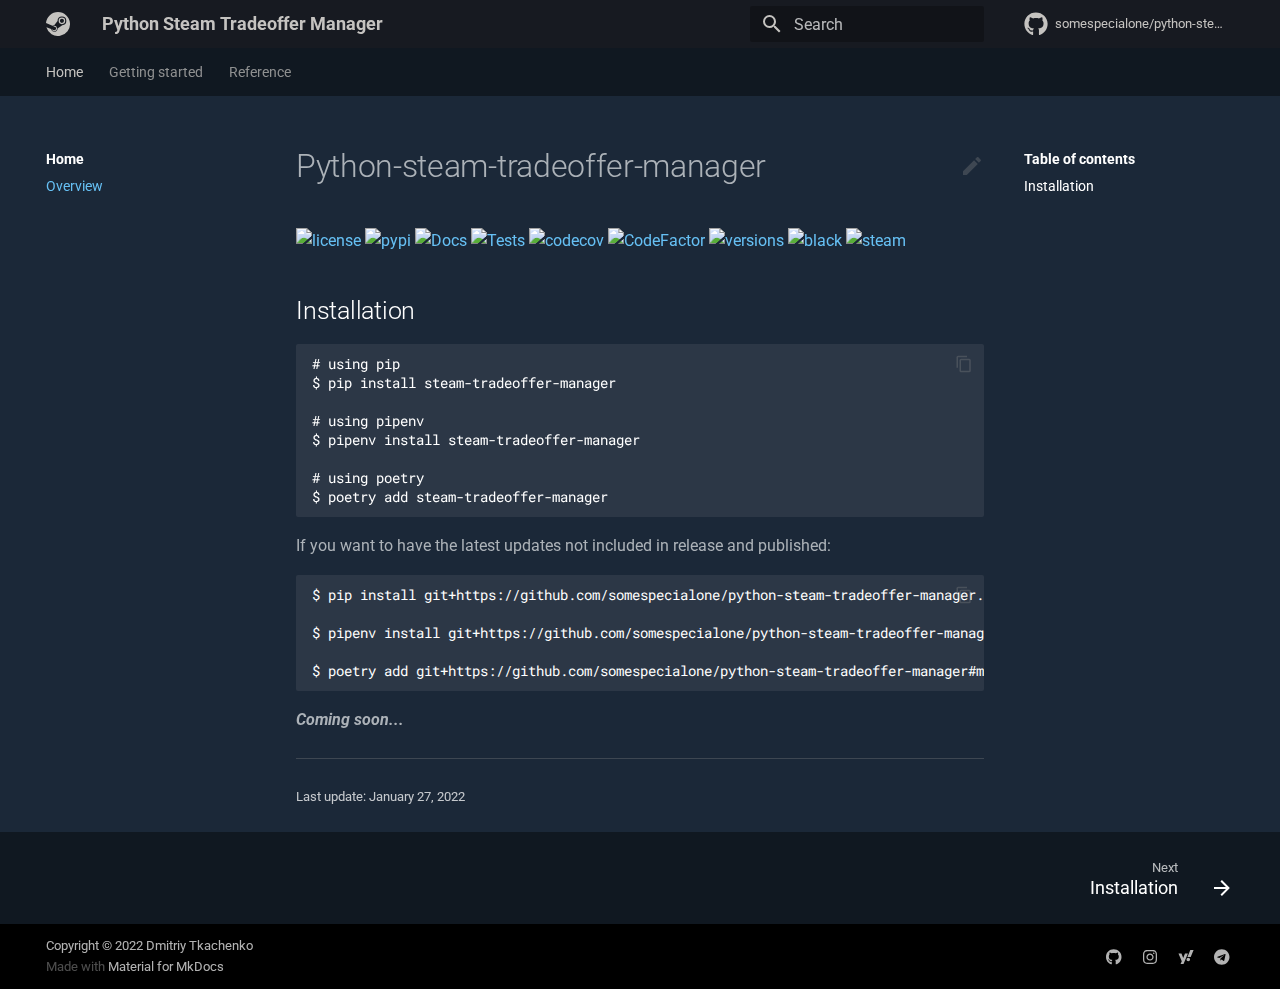
==== commit 57c1bcfb: "Deployed 1776c12 with MkDocs version: 1.2.3" ====
--- a/index.html
+++ b/index.html
@@ -328,19 +328,6 @@
     Installation
   </a>
   
-    <nav class="md-nav" aria-label="Installation">
-      <ul class="md-nav__list">
-        
-          <li class="md-nav__item">
-  <a href="#warning" class="md-nav__link">
-    Warning ⚠
-  </a>
-  
-</li>
-        
-      </ul>
-    </nav>
-  
 </li>
       
     </ul>
@@ -484,19 +471,6 @@
   <a href="#installation" class="md-nav__link">
     Installation
   </a>
-  
-    <nav class="md-nav" aria-label="Installation">
-      <ul class="md-nav__list">
-        
-          <li class="md-nav__item">
-  <a href="#warning" class="md-nav__link">
-    Warning ⚠
-  </a>
-  
-</li>
-        
-      </ul>
-    </nav>
   
 </li>
       
@@ -537,9 +511,7 @@
 # using poetry
 $ poetry add steam-tradeoffer-manager
 </code></pre>
-<h3 id="warning">Warning ⚠<a class="headerlink" href="#warning" title="Permanent link">&para;</a></h3>
-<p>There is one way to install this library now(until <a href="https://github.com/Gobot1234/steam.py">steamio</a> new version with
-bugfixes will be released):</p>
+<p>If you want to have the latest updates not included in release and published:</p>
 <pre><code class="language-sh">$ pip install git+https://github.com/somespecialone/python-steam-tradeoffer-manager.git@master
 
 $ pipenv install git+https://github.com/somespecialone/python-steam-tradeoffer-manager.git@master
@@ -553,7 +525,7 @@
   <small>
     
       Last update:
-      <span class="git-revision-date-localized-plugin git-revision-date-localized-plugin-date">January 26, 2022</span>
+      <span class="git-revision-date-localized-plugin git-revision-date-localized-plugin-date">January 27, 2022</span>
       
     
   </small>
